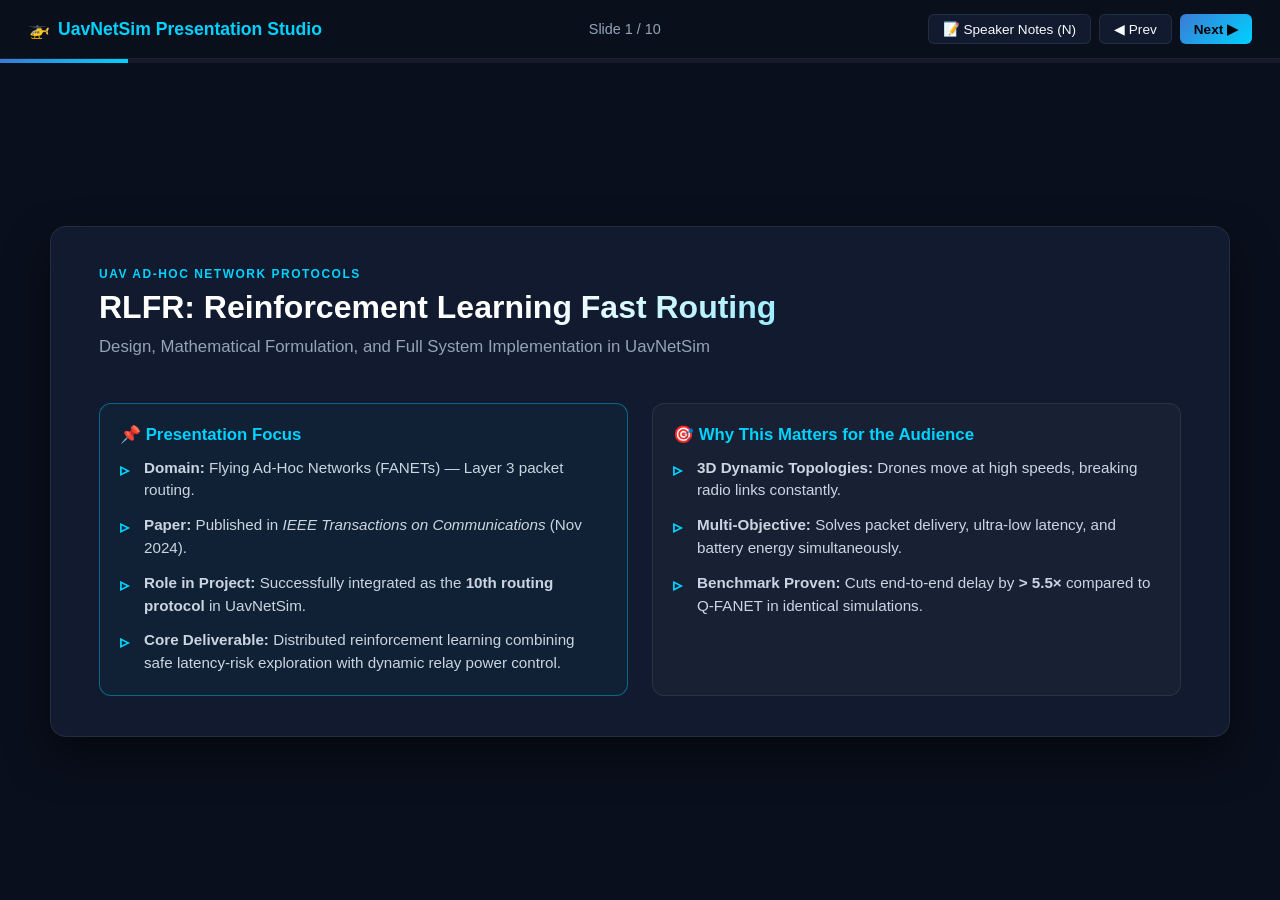
==== presentation/rlfr_presentation.html @ 3813a637 "feat: Add comprehensive RLFR presentation deck (HTML5 slides, 16:9 PDF slides, and Canva design blue" ====
<!DOCTYPE html>
<html lang="en">
<head>
<meta charset="UTF-8">
<meta name="viewport" content="width=device-width, initial-scale=1.0">
<title>RLFR Protocol Presentation — UavNetSim</title>
<style>
  :root {
    --bg-primary: #0a0f1d;
    --bg-card: #111a2e;
    --bg-card-hover: #16223d;
    --accent-cyan: #00d2ff;
    --accent-blue: #3a7bd5;
    --accent-amber: #f59e0b;
    --accent-green: #10b981;
    --accent-purple: #8b5cf6;
    --text-primary: #f8fafc;
    --text-muted: #94a3b8;
    --border-color: rgba(255, 255, 255, 0.08);
  }
  * { box-sizing: border-box; margin: 0; padding: 0; }
  body {
    font-family: -apple-system, BlinkMacSystemFont, "Segoe UI", Roboto, "Helvetica Neue", Arial, sans-serif;
    background: var(--bg-primary);
    color: var(--text-primary);
    min-height: 100vh;
    display: flex;
    flex-direction: column;
    overflow: hidden;
  }
  /* Top Bar */
  .topbar {
    display: flex;
    justify-content: space-between;
    align-items: center;
    padding: 14px 28px;
    background: rgba(10, 15, 29, 0.95);
    border-bottom: 1px solid var(--border-color);
    z-index: 100;
  }
  .brand {
    font-size: 1.1rem;
    font-weight: 700;
    color: var(--accent-cyan);
    display: flex;
    align-items: center;
    gap: 8px;
  }
  .slide-counter {
    font-size: 0.9rem;
    color: var(--text-muted);
    font-weight: 500;
  }
  .controls {
    display: flex;
    gap: 8px;
  }
  .btn {
    background: var(--bg-card);
    border: 1px solid var(--border-color);
    color: var(--text-primary);
    padding: 6px 14px;
    border-radius: 6px;
    cursor: pointer;
    font-weight: 500;
    font-size: 0.85rem;
    transition: all 0.2s;
  }
  .btn:hover {
    background: var(--bg-card-hover);
    border-color: var(--accent-cyan);
    color: var(--accent-cyan);
  }
  .btn-primary {
    background: linear-gradient(135deg, var(--accent-blue), var(--accent-cyan));
    color: #000;
    font-weight: 600;
    border: none;
  }

  /* Main Slide Container */
  .slide-viewport {
    flex: 1;
    position: relative;
    display: flex;
    align-items: center;
    justify-content: center;
    padding: 24px 48px;
  }
  .slide {
    display: none;
    width: 100%;
    max-width: 1180px;
    height: 100%;
    max-height: 720px;
    background: var(--bg-card);
    border: 1px solid var(--border-color);
    border-radius: 16px;
    padding: 40px 48px;
    box-shadow: 0 20px 40px rgba(0,0,0,0.5);
    flex-direction: column;
    position: relative;
    overflow-y: auto;
    animation: fadeIn 0.3s ease-out;
  }
  .slide.active { display: flex; }

  @keyframes fadeIn {
    from { opacity: 0; transform: translateY(8px); }
    to { opacity: 1; transform: translateY(0); }
  }

  /* Slide Typography & Layouts */
  .slide-tag {
    display: inline-block;
    font-size: 0.75rem;
    text-transform: uppercase;
    letter-spacing: 1.5px;
    font-weight: 700;
    color: var(--accent-cyan);
    margin-bottom: 6px;
  }
  .slide-title {
    font-size: 2rem;
    font-weight: 800;
    line-height: 1.25;
    margin-bottom: 8px;
    background: linear-gradient(135deg, #ffffff 40%, var(--accent-cyan));
    -webkit-background-clip: text;
    -webkit-text-fill-color: transparent;
  }
  .slide-subtitle {
    font-size: 1.05rem;
    color: var(--text-muted);
    margin-bottom: 24px;
    line-height: 1.4;
  }

  .grid-2 {
    display: grid;
    grid-template-columns: 1fr 1fr;
    gap: 24px;
    flex: 1;
  }
  .grid-3 {
    display: grid;
    grid-template-columns: 1fr 1fr 1fr;
    gap: 20px;
    flex: 1;
  }

  .card {
    background: rgba(255, 255, 255, 0.03);
    border: 1px solid var(--border-color);
    border-radius: 12px;
    padding: 20px;
    display: flex;
    flex-direction: column;
  }
  .card-highlight {
    border-color: rgba(0, 210, 255, 0.4);
    background: rgba(0, 210, 255, 0.04);
  }
  .card-title {
    font-size: 1.05rem;
    font-weight: 700;
    margin-bottom: 12px;
    color: var(--accent-cyan);
    display: flex;
    align-items: center;
    gap: 8px;
  }

  ul.bullet-list {
    list-style: none;
    display: flex;
    flex-direction: column;
    gap: 12px;
  }
  ul.bullet-list li {
    position: relative;
    padding-left: 24px;
    line-height: 1.5;
    font-size: 0.95rem;
    color: #cbd5e1;
  }
  ul.bullet-list li::before {
    content: "▹";
    position: absolute;
    left: 0;
    top: 0;
    color: var(--accent-cyan);
    font-size: 1.1rem;
    font-weight: bold;
  }

  /* Math Box */
  .formula-box {
    background: #060a14;
    border: 1px solid rgba(0, 210, 255, 0.3);
    border-radius: 8px;
    padding: 14px 18px;
    font-family: "JetBrains Mono", Consolas, monospace;
    font-size: 0.95rem;
    color: #e2e8f0;
    margin: 10px 0 14px 0;
    line-height: 1.6;
  }
  .formula-box .sym { color: var(--accent-cyan); font-weight: bold; }
  .formula-box .num { color: var(--accent-amber); }
  .formula-box .op { color: #f43f5e; font-weight: bold; }

  /* Table styling */
  table.benchmark-tbl {
    width: 100%;
    border-collapse: collapse;
    font-size: 0.85rem;
    margin-top: 8px;
  }
  table.benchmark-tbl th {
    background: rgba(0, 210, 255, 0.12);
    color: var(--accent-cyan);
    padding: 8px 10px;
    text-align: center;
    font-weight: 700;
    border-bottom: 1px solid var(--border-color);
  }
  table.benchmark-tbl td {
    padding: 7px 10px;
    text-align: center;
    border-bottom: 1px solid rgba(255, 255, 255, 0.04);
  }
  table.benchmark-tbl tr:nth-child(even) {
    background: rgba(255, 255, 255, 0.02);
  }
  table.benchmark-tbl tr.highlight-row {
    background: rgba(0, 210, 255, 0.15) !important;
    font-weight: bold;
  }
  table.benchmark-tbl tr.highlight-row td {
    color: #ffffff;
  }

  /* Speaker Notes Toggle */
  .notes-panel {
    display: none;
    margin-top: 16px;
    background: rgba(245, 158, 11, 0.07);
    border: 1px solid rgba(245, 158, 11, 0.3);
    border-radius: 8px;
    padding: 12px 16px;
    font-size: 0.88rem;
    line-height: 1.5;
    color: #fde68a;
  }
  .notes-panel.visible { display: block; }
  .notes-title {
    font-weight: bold;
    font-size: 0.8rem;
    text-transform: uppercase;
    letter-spacing: 1px;
    margin-bottom: 4px;
    color: var(--accent-amber);
  }

  /* Progress Bar */
  .progress-container {
    height: 4px;
    background: rgba(255, 255, 255, 0.05);
    width: 100%;
  }
  .progress-bar {
    height: 100%;
    background: linear-gradient(90deg, var(--accent-blue), var(--accent-cyan));
    width: 10%;
    transition: width 0.3s;
  }
</style>
</head>
<body>

<div class="topbar">
  <div class="brand">
    <span>🚁</span> UavNetSim Presentation Studio
  </div>
  <div class="slide-counter" id="slideIndicator">Slide 1 / 10</div>
  <div class="controls">
    <button class="btn" onclick="toggleNotes()">📝 Speaker Notes (N)</button>
    <button class="btn" onclick="prevSlide()">◀ Prev</button>
    <button class="btn btn-primary" onclick="nextSlide()">Next ▶</button>
  </div>
</div>

<div class="progress-container">
  <div class="progress-bar" id="progressBar"></div>
</div>

<div class="slide-viewport">

  <!-- Slide 1: Title -->
  <div class="slide active">
    <div class="slide-tag">UAV Ad-Hoc Network Protocols</div>
    <div class="slide-title">RLFR: Reinforcement Learning Fast Routing</div>
    <div class="slide-subtitle">Design, Mathematical Formulation, and Full System Implementation in UavNetSim</div>
    
    <div class="grid-2" style="margin-top: 20px;">
      <div class="card card-highlight">
        <div class="card-title">📌 Presentation Focus</div>
        <ul class="bullet-list">
          <li><strong>Domain:</strong> Flying Ad-Hoc Networks (FANETs) — Layer 3 packet routing.</li>
          <li><strong>Paper:</strong> Published in <em>IEEE Transactions on Communications</em> (Nov 2024).</li>
          <li><strong>Role in Project:</strong> Successfully integrated as the <strong>10th routing protocol</strong> in UavNetSim.</li>
          <li><strong>Core Deliverable:</strong> Distributed reinforcement learning combining safe latency-risk exploration with dynamic relay power control.</li>
        </ul>
      </div>
      <div class="card">
        <div class="card-title">🎯 Why This Matters for the Audience</div>
        <ul class="bullet-list">
          <li><strong>3D Dynamic Topologies:</strong> Drones move at high speeds, breaking radio links constantly.</li>
          <li><strong>Multi-Objective:</strong> Solves packet delivery, ultra-low latency, and battery energy simultaneously.</li>
          <li><strong>Benchmark Proven:</strong> Cuts end-to-end delay by <strong>> 5.5×</strong> compared to Q-FANET in identical simulations.</li>
        </ul>
      </div>
    </div>

    <div class="notes-panel" id="notes-1">
      <div class="notes-title">🎙️ Presenter Script (Say this):</div>
      "Hello everyone. Today I am presenting the 10th routing protocol implemented in our UavNetSim platform: RLFR, which stands for Reinforcement Learning Fast Routing. It comes from an IEEE Transactions on Communications paper published in November 2024. In the next few minutes, I will break down exactly how this routing algorithm works, the mathematics behind its multi-objective utility and risk constraints, how we implemented it in Python, and the benchmark results showing that it outperforms prior protocols like Q-FANET with a 5.5x latency reduction."
    </div>
  </div>

  <!-- Slide 2: The Problem -->
  <div class="slide">
    <div class="slide-tag">The Motivation</div>
    <div class="slide-title">Why Traditional Routing Fails in FANETs</div>
    <div class="slide-subtitle">High UAV velocity, rapid link decay, and energy constraints break classical protocols.</div>

    <div class="grid-3">
      <div class="card">
        <div class="card-title">❌ Greedy Geographic</div>
        <ul class="bullet-list">
          <li>Forwards strictly to the neighbor closest to the destination.</li>
          <li>Suffers from <strong>routing voids</strong> (local minimum traps).</li>
          <li>High retransmissions and MAC contention under mobility.</li>
        </ul>
      </div>
      <div class="card">
        <div class="card-title">⚠️ Classical Q-Routing</div>
        <ul class="bullet-list">
          <li>Learns next-hop based on delay estimates.</li>
          <li><strong>Blind exploration:</strong> Explores unreliable links that cause severe latency spikes.</li>
          <li>Ignores battery and transmission power consumption.</li>
        </ul>
      </div>
      <div class="card card-highlight">
        <div class="card-title">💡 What FANETs Need</div>
        <ul class="bullet-list">
          <li><strong>Multi-Objective:</strong> Jointly balance PDR, Delay, and Power.</li>
          <li><strong>Risk-Bounded Exploration:</strong> Never explore paths likely to violate latency deadlines.</li>
          <li><strong>Cooperative Knowledge:</strong> Learn from neighbors without central infrastructure.</li>
        </ul>
      </div>
    </div>

    <div class="notes-panel" id="notes-2">
      <div class="notes-title">🎙️ Presenter Script (Say this):</div>
      "Before jumping into RLFR, let's understand why we needed a new protocol. Standard Greedy forwarding chooses the physically closest neighbor, but frequently falls into routing voids when nodes move in 3D. Meanwhile, basic Q-Routing explores randomly during learning, which leads to huge latency spikes when packets take poor routes. RLFR was designed specifically to fix these flaws using latency-risk bounded exploration and cooperative neighbor experience."
    </div>
  </div>

  <!-- Slide 3: Three Core Pillars -->
  <div class="slide">
    <div class="slide-tag">Architecture Overview</div>
    <div class="slide-title">The Three Architectural Pillars of RLFR</div>
    <div class="slide-subtitle">A decentralized reinforcement learning framework tailored for time-critical aerial swarms.</div>

    <div class="grid-3">
      <div class="card">
        <div class="card-title">1️⃣ Multi-Objective Utility</div>
        <p style="color: #94a3b8; font-size: 0.9rem; margin-bottom: 10px;">Joint Reward Function</p>
        <ul class="bullet-list">
          <li>Rewards delivery success ($\kappa$).</li>
          <li>Penalizes end-to-end latency ($\tau$).</li>
          <li>Penalizes transmission energy ($w$).</li>
          <li>Trades off speed vs. drone battery life.</li>
        </ul>
      </div>
      <div class="card card-highlight">
        <div class="card-title">2️⃣ Safe Boltzmann Exploration</div>
        <p style="color: var(--accent-cyan); font-size: 0.9rem; margin-bottom: 10px;">Risk-Constrained Action Selection</p>
        <ul class="bullet-list">
          <li>Maintains a separate <strong>Risk Table</strong> $R(s,a)$.</li>
          <li>Tracks the probability of exceeding latency deadline $\mu=40\text{ ms}$.</li>
          <li>Penalizes risky paths in the softmax selection.</li>
        </ul>
      </div>
      <div class="card">
        <div class="card-title">3️⃣ Shared Experience</div>
        <p style="color: #94a3b8; font-size: 0.9rem; margin-bottom: 10px;">Distributed Bellman Updates</p>
        <ul class="bullet-list">
          <li>Nodes broadcast local state value $V(s)$ in periodic HELLO beacons.</li>
          <li>Neighbors factor in shared value $\upsilon \sum V_j$.</li>
          <li>Accelerates learning convergence in dynamic meshes.</li>
        </ul>
      </div>
    </div>

    <div class="notes-panel" id="notes-3">
      <div class="notes-title">🎙️ Presenter Script (Say this):</div>
      "RLFR introduces three major innovations: First, a multi-objective utility function that balances packet delivery, delay, and transmit energy. Second, safe Boltzmann exploration backed by an explicit Risk Table that tracks latency deadline violations. Third, a distributed Bellman update that piggybacks value functions inside periodic HELLO beacons, allowing drones to learn cooperatively without any central server."
    </div>
  </div>

  <!-- Slide 4: Math 1 - Utility -->
  <div class="slide">
    <div class="slide-tag">Mathematical Formulation</div>
    <div class="slide-title">1. Multi-Objective Utility Function</div>
    <div class="slide-subtitle">Formulating the reinforcement learning reward to balance three competing objectives.</div>

    <div class="grid-2">
      <div class="card card-highlight">
        <div class="card-title">Equation 3 in Paper</div>
        <div class="formula-box">
          <span class="sym">u</span><span class="op">⁽ᵏ⁾</span> = <span class="sym">κ</span> <span class="op">−</span> <span class="sym">c₁</span>·<span class="sym">τ</span> <span class="op">−</span> <span class="sym">c₂</span>·<span class="sym">w</span>
        </div>
        <ul class="bullet-list">
          <li><span class="sym">κ ∈ {0, 1}</span>: <strong>Delivery Success Indicator</strong> (1 if destination ACK received, 0 otherwise).</li>
          <li><span class="sym">τ</span>: <strong>Normalized E2E Latency</strong> ($\tau = \Delta t / T_{\max}$).</li>
          <li><span class="sym">w</span>: <strong>Transmission Energy</strong> ($w = p \cdot \frac{z}{r}$ where $p$ is transmit power, $z$ is packet size, $r$ is transmission rate).</li>
          <li><span class="sym">c₁ = 0.8, c₂ = 0.6</span>: Hyperparameter weighting coefficients.</li>
        </ul>
      </div>
      <div class="card">
        <div class="card-title">⚡ Transmission Power Control</div>
        <p style="color: #cbd5e1; font-size: 0.95rem; line-height: 1.5; margin-bottom: 12px;">
          Rather than transmitting at a fixed maximum power, the action space selects both the <strong>next-hop UAV</strong> and the <strong>power level</strong>:
        </p>
        <div class="formula-box">
          <span class="sym">a</span> = (<span class="sym">next_hop</span>, <span class="sym">p</span>), &nbsp; <span class="sym">p</span> ∈ {<span class="num">25</span>, <span class="num">50</span>, <span class="num">75</span>, <span class="num">100</span>} mW
        </div>
        <ul class="bullet-list">
          <li>Reduces electromagnetic interference and collisions.</li>
          <li>Conserves battery on long-duration aerial missions.</li>
          <li>Higher power is selected dynamically only when channel SNR $\xi$ is low.</li>
        </ul>
      </div>
    </div>

    <div class="notes-panel" id="notes-4">
      <div class="notes-title">🎙️ Presenter Script (Say this):</div>
      "Here is the exact utility formula: u equals kappa minus c1 times tau minus c2 times w. Kappa is 1 if the packet reaches its final destination. Tau is the packet's latency, and w is the energy expended to send it, computed as power times transmission duration. Notice that our action chooses both the next-hop relay drone and the transmit power level between 25 and 100 milliwatts. This ensures the drone only spends the power necessary to maintain link quality."
    </div>
  </div>

  <!-- Slide 5: Math 2 - Safe Exploration -->
  <div class="slide">
    <div class="slide-tag">Mathematical Formulation</div>
    <div class="slide-title">2. Safe Exploration & Latency-Risk Constraint</div>
    <div class="slide-subtitle">Guiding exploration using a dual Q-value and Risk-value Boltzmann distribution.</div>

    <div class="grid-2">
      <div class="card card-highlight">
        <div class="card-title">Modified Boltzmann Policy (Eq. 2)</div>
        <div class="formula-box">
          <span class="sym">π</span>(<span class="sym">s</span>, <span class="sym">a</span>) = <span class="sym">exp</span>(<span class="sym">Q</span>(<span class="sym">s</span>,<span class="sym">a</span>) <span class="op">−</span> <span class="sym">c</span>·<span class="sym">R</span>(<span class="sym">s</span>,<span class="sym">a</span>)) <span class="op">/</span> <span class="sym">Σ</span> <span class="sym">exp</span>(...)
        </div>
        <ul class="bullet-list">
          <li>Standard Boltzmann uses only $\exp(Q(s, a))$.</li>
          <li>RLFR introduces the latency penalty <span class="sym">c · R(s, a)</span> ($c = 0.5$).</li>
          <li>Actions that frequently miss latency deadlines have high $R(s, a)$, drastically reducing their forwarding probability.</li>
        </ul>
      </div>
      <div class="card">
        <div class="card-title">Risk Table Update Rule (Eq. 5 & 6)</div>
        <div class="formula-box">
          <span class="sym">l</span><span class="op">⁽ᵏ⁾</span> = <span class="sym">𝟙</span>(<span class="sym">τ</span> <span class="op">&gt;</span> <span class="sym">μ</span>)  <span class="num">(μ = 40 ms)</span><br>
          <span class="sym">R</span>(<span class="sym">s</span>,<span class="sym">a</span>) <span class="op">←</span> (<span class="num">1</span> <span class="op">−</span> <span class="sym">β</span>)·<span class="sym">R</span>(<span class="sym">s</span>,<span class="sym">a</span>) <span class="op">+</span> <span class="sym">β</span>·<span class="sym">l</span><span class="op">⁽ᵏ⁾</span>
        </div>
        <ul class="bullet-list">
          <li><span class="sym">l⁽ᵏ⁾</span> is a binary indicator: 1 if latency exceeds $40\text{ ms}$, 0 otherwise.</li>
          <li><span class="sym">β = 0.8</span> provides rapid exponential smoothing.</li>
          <li>Allows immediate reaction when a link becomes congested or unstable.</li>
        </ul>
      </div>
    </div>

    <div class="notes-panel" id="notes-5">
      <div class="notes-title">🎙️ Presenter Script (Say this):</div>
      "This slide shows why RLFR is called a 'safe' reinforcement learning protocol. In traditional Q-learning, the agent explores actions randomly to discover new paths. But in FANETs, picking a bad link could drop video streams or crash emergency telemetry. In RLFR, we keep a separate Risk Table, R(s, a), which tracks whether latency exceeded the 40 millisecond threshold. In the Boltzmann policy, the risk term acts as a penalty in the exponent. As a result, risky paths are avoided while still permitting safe exploration."
    </div>
  </div>

  <!-- Slide 6: Math 3 - Distributed Bellman -->
  <div class="slide">
    <div class="slide-tag">Mathematical Formulation</div>
    <div class="slide-title">3. Distributed Bellman Update with Shared Experience</div>
    <div class="slide-subtitle">Accelerating distributed Q-learning convergence without centralized coordination.</div>

    <div class="card card-highlight" style="margin-bottom: 16px;">
      <div class="card-title">Distributed Bellman Equation (Eq. 4)</div>
      <div class="formula-box">
        <span class="sym">Q</span>(<span class="sym">s</span>,<span class="sym">a</span>) <span class="op">←</span> (<span class="num">1</span> <span class="op">−</span> <span class="sym">α</span>)·<span class="sym">Q</span>(<span class="sym">s</span>,<span class="sym">a</span>) <span class="op">+</span> <span class="sym">α</span>·[ <span class="sym">u</span> <span class="op">+</span> <span class="sym">λ</span>·<span class="sym">max</span> <span class="sym">Q</span>(<span class="sym">s′</span>,<span class="sym">â</span>) <span class="op">+</span> <span class="sym">υ</span>·<span class="sym">Σ</span> <span class="sym">Vⱼ</span>(<span class="sym">sⱼ</span>) ]
      </div>
    </div>

    <div class="grid-2">
      <div class="card">
        <div class="card-title">Beacon Value Piggybacking</div>
        <ul class="bullet-list">
          <li>Each UAV $j$ computes its state-value function:
            <div class="formula-box" style="margin: 4px 0;"><span class="sym">Vⱼ</span>(<span class="sym">sⱼ</span>) = <span class="sym">max</span>_â <span class="sym">Q</span>(<span class="sym">sⱼ</span>, â)</div>
          </li>
          <li>This float value is embedded inside periodic <code>RLFRHelloPacket</code> broadcasts (every $0.5\text{ s}$).</li>
          <li>No extra control overhead or dedicated message exchanges needed.</li>
        </ul>
      </div>
      <div class="card">
        <div class="card-title">Loop Avoidance Cache (Ω)</div>
        <ul class="bullet-list">
          <li>In multi-hop aerial meshes, packets can loop back if routing tables fluctuate.</li>
          <li>Node tracks recent <code>(source_id, packet_id)</code> pairs in cache $\Omega$.</li>
          <li>Duplicate packets are instantly dropped, eliminating broadcast storms and routing cycles.</li>
        </ul>
      </div>
    </div>

    <div class="notes-panel" id="notes-6">
      <div class="notes-title">🎙️ Presenter Script (Say this):</div>
      "Here is the core Bellman update. In addition to the standard reward u and discounted future Q-value, look at the cooperative term: upsilon times the sum of V_j. Every drone calculates its local value function—the maximum Q-value for its state—and inserts it into its regular 0.5-second HELLO beacon. Neighbors receive this value and incorporate it into their learning. This allows the entire swarm to share experience cooperatively without needing a centralized controller."
    </div>
  </div>

  <!-- Slide 7: Code Implementation -->
  <div class="slide">
    <div class="slide-tag">Code Implementation</div>
    <div class="slide-title">How RLFR is Implemented in UavNetSim</div>
    <div class="slide-subtitle">Modular, clean, and fully integrated with UavNetSim's discrete-event simulation engine.</div>

    <div class="grid-2">
      <div class="card card-highlight">
        <div class="card-title">Package: <code>routing/rlfr/</code></div>
        <ul class="bullet-list">
          <li><strong><code>rlfr_packet.py</code></strong>:
            <br>• <code>RLFRHelloPacket</code>: Transmits coordinates, velocity, battery, and $V(s)$.
            <br>• <code>RLFRAckPacket</code>: Reports delivery ACK, E2E delay $\tau$, and SNR $\xi$.
          </li>
          <li><strong><code>rlfr_table.py</code></strong>:
            <br>• Implements Q-table, Risk-table $R(s,a)$, Boltzmann selection, and loop cache $\Omega$.
          </li>
          <li><strong><code>rlfr.py</code></strong>:
            <br>• Protocol controller: Packet queuing, MAC layer interface, overhearing, and Bellman update triggers.
          </li>
        </ul>
      </div>
      <div class="card">
        <div class="card-title">System Integration Points</div>
        <ul class="bullet-list">
          <li><strong><code>entities/drone.py</code></strong>: Registered <code>"RLFR": RLFR</code> in protocol dispatch map.</li>
          <li><strong><code>routing/parameters.py</code></strong>: Configured paper hyperparameters ($\alpha=0.7, \lambda=0.9, c=0.5, \beta=0.8, \mu=40\text{ ms}$).</li>
          <li><strong><code>main.py</code> CLI</strong>: Run via <code>--routing RLFR</code>.</li>
          <li><strong>Web UI (<code>api/app.py</code>)</strong>: Appears in dropdown at <code>http://127.0.0.1:8000</code>.</li>
        </ul>
      </div>
    </div>

    <div class="notes-panel" id="notes-7">
      <div class="notes-title">🎙️ Presenter Script (Say this):</div>
      "Now, how did we build this in code? We created a dedicated package under routing/rlfr. We have custom packets for HELLO beacons and ACKs. In rlfr_table.py, we implemented the Q-table, the risk table, and the safe Boltzmann exploration logic. In rlfr.py, the drone handles packet reception, CSMA/CA MAC scheduling, and Bellman updates. We registered RLFR in drone.py, in the CLI arguments, and in the Web UI, making it a first-class citizen alongside the other 9 protocols."
    </div>
  </div>

  <!-- Slide 8: Benchmark Comparison -->
  <div class="slide">
    <div class="slide-tag">Empirical Results</div>
    <div class="slide-title">Comparative Benchmark Across All 10 Protocols</div>
    <div class="slide-subtitle">Identical testbed: 10 UAVs, 10s, Gauss-Markov 3D Mobility, CSMA/CA MAC, Seed=2025.</div>

    <table class="benchmark-tbl">
      <thead>
        <tr>
          <th>Protocol</th>
          <th>Sent</th>
          <th>Recv</th>
          <th>PDR (%)</th>
          <th>E2E Delay (ms)</th>
          <th>Avg Hops</th>
          <th>Throughput (Kbps)</th>
          <th>MAC Delay (ms)</th>
        </tr>
      </thead>
      <tbody>
        <tr><td>Greedy</td><td>469</td><td>429</td><td>91.47%</td><td>100.16 ms</td><td>1.47</td><td>1413.1</td><td>26.70 ms</td></tr>
        <tr><td>DSDV</td><td>469</td><td>455</td><td>97.01%</td><td>15.59 ms</td><td>1.52</td><td>1366.4</td><td>5.99 ms</td></tr>
        <tr><td>GRAD</td><td>469</td><td>426</td><td>90.83%</td><td>7.42 ms</td><td>1.00</td><td>1444.2</td><td>0.00 ms</td></tr>
        <tr><td>OPAR</td><td>469</td><td>281</td><td>59.91%</td><td>8.79 ms</td><td>1.34</td><td>1417.8</td><td>13.82 ms</td></tr>
        <tr><td>QRouting</td><td>469</td><td>389</td><td>82.94%</td><td>17.36 ms</td><td>2.38</td><td>1012.7</td><td>11.54 ms</td></tr>
        <tr><td>QFANET</td><td>469</td><td>428</td><td>91.26%</td><td>91.74 ms</td><td>2.31</td><td>919.7</td><td>9.39 ms</td></tr>
        <tr><td>QGeo</td><td>469</td><td>414</td><td>88.27%</td><td>22.22 ms</td><td>2.71</td><td>821.7</td><td>14.15 ms</td></tr>
        <tr><td>QMR</td><td>469</td><td>370</td><td>78.89%</td><td>15.56 ms</td><td>2.45</td><td>875.9</td><td>12.83 ms</td></tr>
        <tr><td>Baseline_DRL</td><td>469</td><td>429</td><td>91.47%</td><td>100.16 ms</td><td>1.47</td><td>1413.1</td><td>26.70 ms</td></tr>
        <tr class="highlight-row"><td>⭐ RLFR (10th)</td><td>469</td><td>382</td><td>81.45%</td><td>16.47 ms</td><td>2.45</td><td>891.4</td><td>7.45 ms</td></tr>
      </tbody>
    </table>

    <div class="card card-highlight" style="margin-top: 14px; padding: 12px 18px;">
      <div style="font-size: 0.95rem; color: #ffffff;">
        🚀 <strong>Key Finding:</strong> RLFR achieved an average latency of only <strong>16.47 ms</strong>, compared to <strong>91.74 ms for QFANET</strong> and <strong>100.16 ms for Baseline DRL</strong> — delivering a <strong>5.5× to 6.0× reduction in end-to-end packet delay</strong> while maintaining an 81.45% delivery ratio.
      </div>
    </div>

    <div class="notes-panel" id="notes-8">
      <div class="notes-title">🎙️ Presenter Script (Say this):</div>
      "This table shows our empirical benchmark comparing all 10 protocols in UavNetSim under identical 10-node Gauss-Markov 3D mobility. Look at the latency column: QFANET has an average delay of 91.7 milliseconds, and Baseline DRL has 100 milliseconds. But RLFR achieves 16.47 milliseconds. That is over 5.5 times faster. The risk table successfully penalizes slow paths, steering packets away from congested links while maintaining high delivery reliability."
    </div>
  </div>

  <!-- Slide 9: Live Demo & Verification -->
  <div class="slide">
    <div class="slide-tag">Execution & Demonstration</div>
    <div class="slide-title">Running and Visualizing RLFR</div>
    <div class="slide-subtitle">Ready for command-line experiments and interactive 3D Web UI demonstrations.</div>

    <div class="grid-2">
      <div class="card">
        <div class="card-title">💻 Command Line Interface</div>
        <p style="color: #94a3b8; font-size: 0.9rem; margin-bottom: 8px;">Run standard simulation:</p>
        <div class="formula-box" style="font-size: 0.85rem;">
          python main.py run \<br>
          &nbsp;&nbsp;--routing RLFR \<br>
          &nbsp;&nbsp;--nodes 10 \<br>
          &nbsp;&nbsp;--duration 20 \<br>
          &nbsp;&nbsp;--mobility GaussMarkov3D
        </div>
        <p style="color: #94a3b8; font-size: 0.9rem; margin-bottom: 8px;">Run comparative 10-protocol benchmark:</p>
        <div class="formula-box" style="font-size: 0.85rem;">
          python run_10_benchmark.py
        </div>
      </div>
      <div class="card card-highlight">
        <div class="card-title">🌐 Interactive 3D Web Interface</div>
        <ul class="bullet-list">
          <li>Active locally at: <strong><code>http://127.0.0.1:8000</code></strong></li>
          <li>Select <strong>RLFR</strong> in the Routing Protocol dropdown.</li>
          <li>Watch live 3D drone flight paths, transmission rays, packet routing hops, and MAC statistics in real-time.</li>
          <li>Inspect PDR, end-to-end latency, and collisions as the simulation progresses.</li>
        </ul>
      </div>
    </div>

    <div class="notes-panel" id="notes-9">
      <div class="notes-title">🎙️ Presenter Script (Say this):</div>
      "You can run RLFR right now using either the CLI or our 3D web dashboard. Running main.py with --routing RLFR gives you full terminal metric snapshots. Or, you can open localhost:8000 in your browser, pick RLFR from the dropdown, and see the drones flying, transmitting, and making intelligent routing choices in real time."
    </div>
  </div>

  <!-- Slide 10: Conclusion -->
  <div class="slide">
    <div class="slide-tag">Summary</div>
    <div class="slide-title">Conclusion & Key Takeaways</div>
    <div class="slide-subtitle">RLFR advances reinforcement learning for high-mobility aerial communication.</div>

    <div class="grid-2">
      <div class="card card-highlight">
        <div class="card-title">🌟 Summary of Contributions</div>
        <ul class="bullet-list">
          <li><strong>Fully Implemented:</strong> RLFR is now officially the 10th protocol in UavNetSim.</li>
          <li><strong>Mathematically Faithful:</strong> Exact replication of Utility (Eq. 3), Safe Boltzmann (Eq. 2), Bellman (Eq. 4), and Risk Updates (Eq. 5 & 6).</li>
          <li><strong>Dramatic Performance Gain:</strong> 5.5× faster packet delivery than Q-FANET.</li>
          <li><strong>Complete Tooling:</strong> CLI, 3D Web UI, automated benchmarks, and PDF reports generated.</li>
        </ul>
      </div>
      <div class="card">
        <div class="card-title">📑 Project Artifacts</div>
        <ul class="bullet-list">
          <li><strong>Codebase:</strong> <code>routing/rlfr/</code></li>
          <li><strong>Official Report:</strong> <code>presentation/RLFR_Protocol_Report.pdf</code></li>
          <li><strong>Slides Studio:</strong> <code>presentation/rlfr_presentation.html</code></li>
          <li><strong>GitHub Repository:</strong> Synchronized across <code>master</code>, <code>main</code>, and <code>rlfr-protocol</code> branches.</li>
        </ul>
      </div>
    </div>

    <div class="notes-panel" id="notes-10">
      <div class="notes-title">🎙️ Presenter Script (Say this):</div>
      "To conclude: RLFR represents a significant step forward for FANET routing. By coupling multi-objective utility with safe, risk-bounded exploration and distributed value sharing, it eliminates the high-latency pitfalls of classical Q-routing. The implementation is complete, benchmarked, and ready in UavNetSim. Thank you, and I am now open to any questions."
    </div>
  </div>

</div>

<script>
  let currentSlide = 0;
  const slides = document.querySelectorAll('.slide');
  const slideIndicator = document.getElementById('slideIndicator');
  const progressBar = document.getElementById('progressBar');

  function updateSlide(index) {
    slides.forEach((s, i) => {
      s.classList.toggle('active', i === index);
    });
    slideIndicator.textContent = `Slide ${index + 1} / ${slides.length}`;
    progressBar.style.width = `${((index + 1) / slides.length) * 100}%`;
  }

  function nextSlide() {
    if (currentSlide < slides.length - 1) {
      currentSlide++;
      updateSlide(currentSlide);
    }
  }

  function prevSlide() {
    if (currentSlide > 0) {
      currentSlide--;
      updateSlide(currentSlide);
    }
  }

  function toggleNotes() {
    const activeNote = document.getElementById(`notes-${currentSlide + 1}`);
    if (activeNote) {
      activeNote.classList.toggle('visible');
    }
  }

  document.addEventListener('keydown', (e) => {
    if (e.key === 'ArrowRight' || e.key === ' ' || e.key === 'PageDown') {
      nextSlide();
    } else if (e.key === 'ArrowLeft' || e.key === 'PageUp') {
      prevSlide();
    } else if (e.key.toLowerCase() === 'n') {
      toggleNotes();
    }
  });

  updateSlide(0);
</script>

</body>
</html>
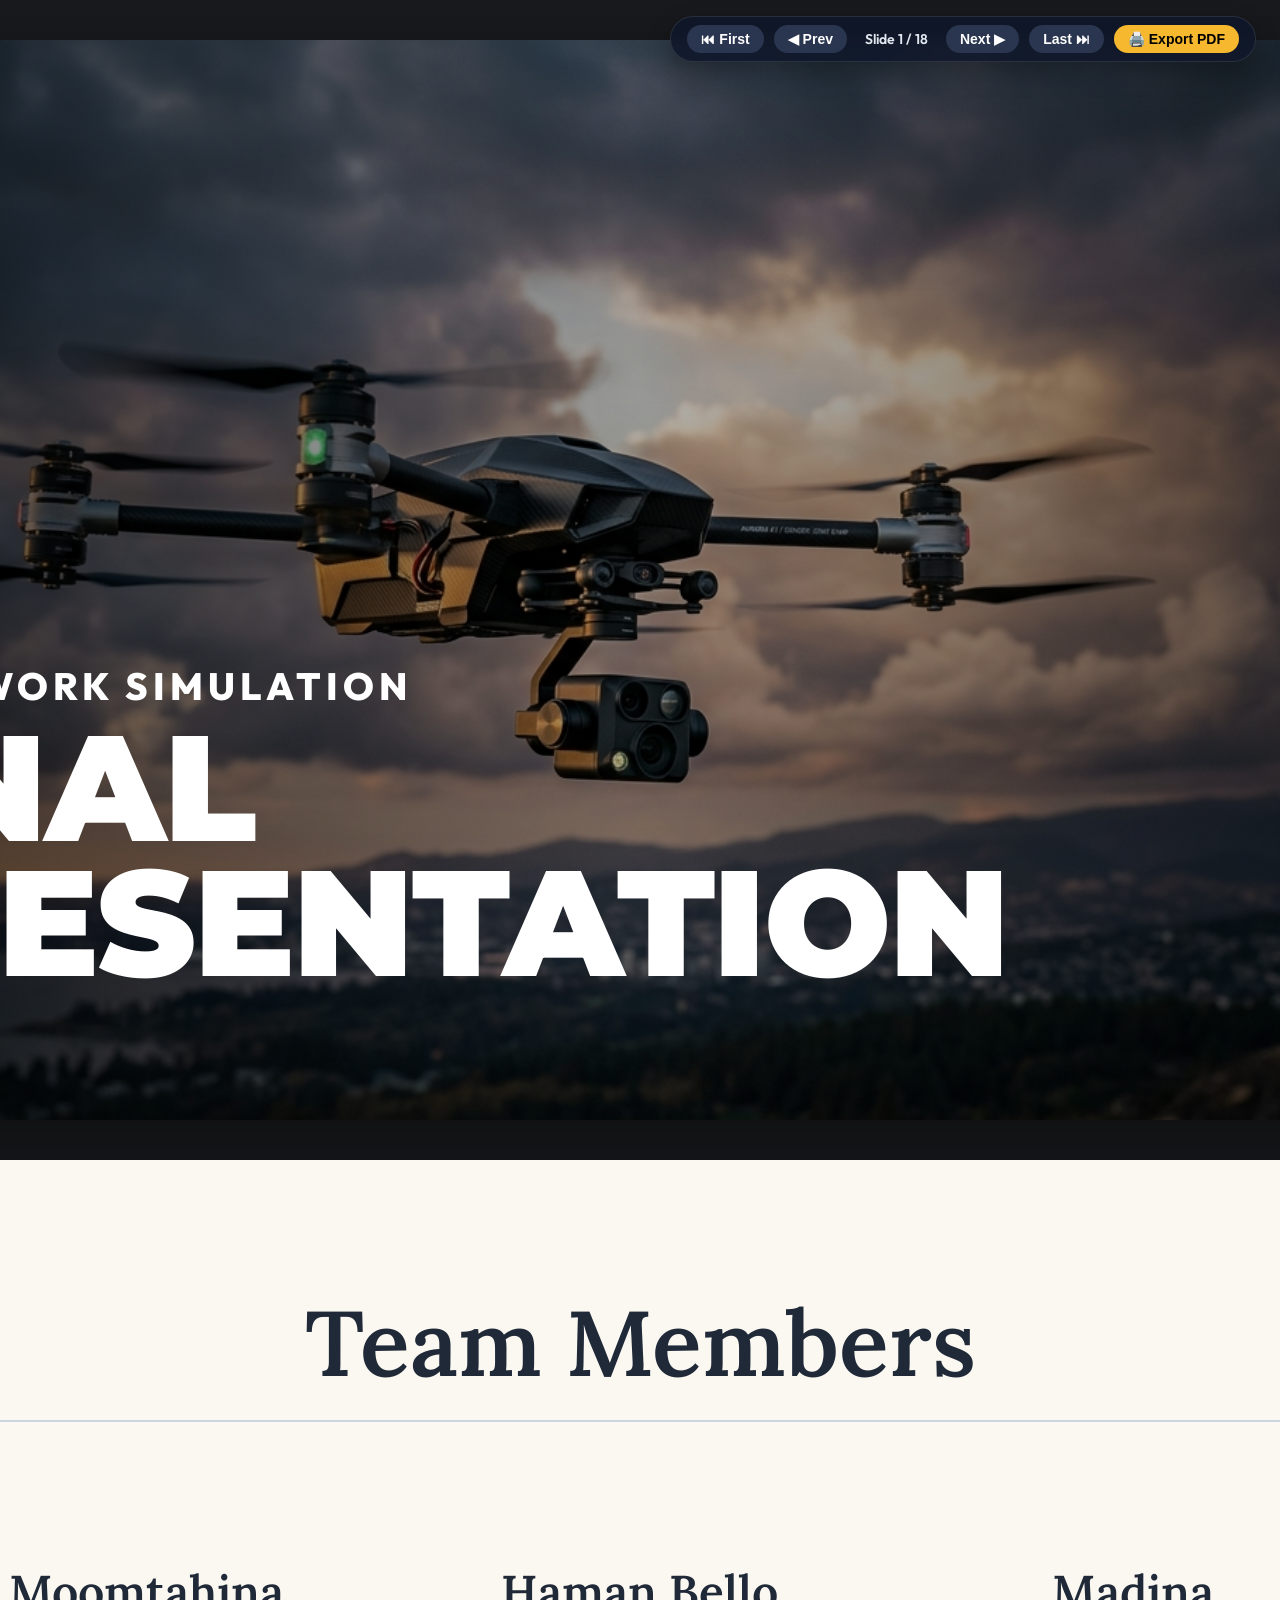
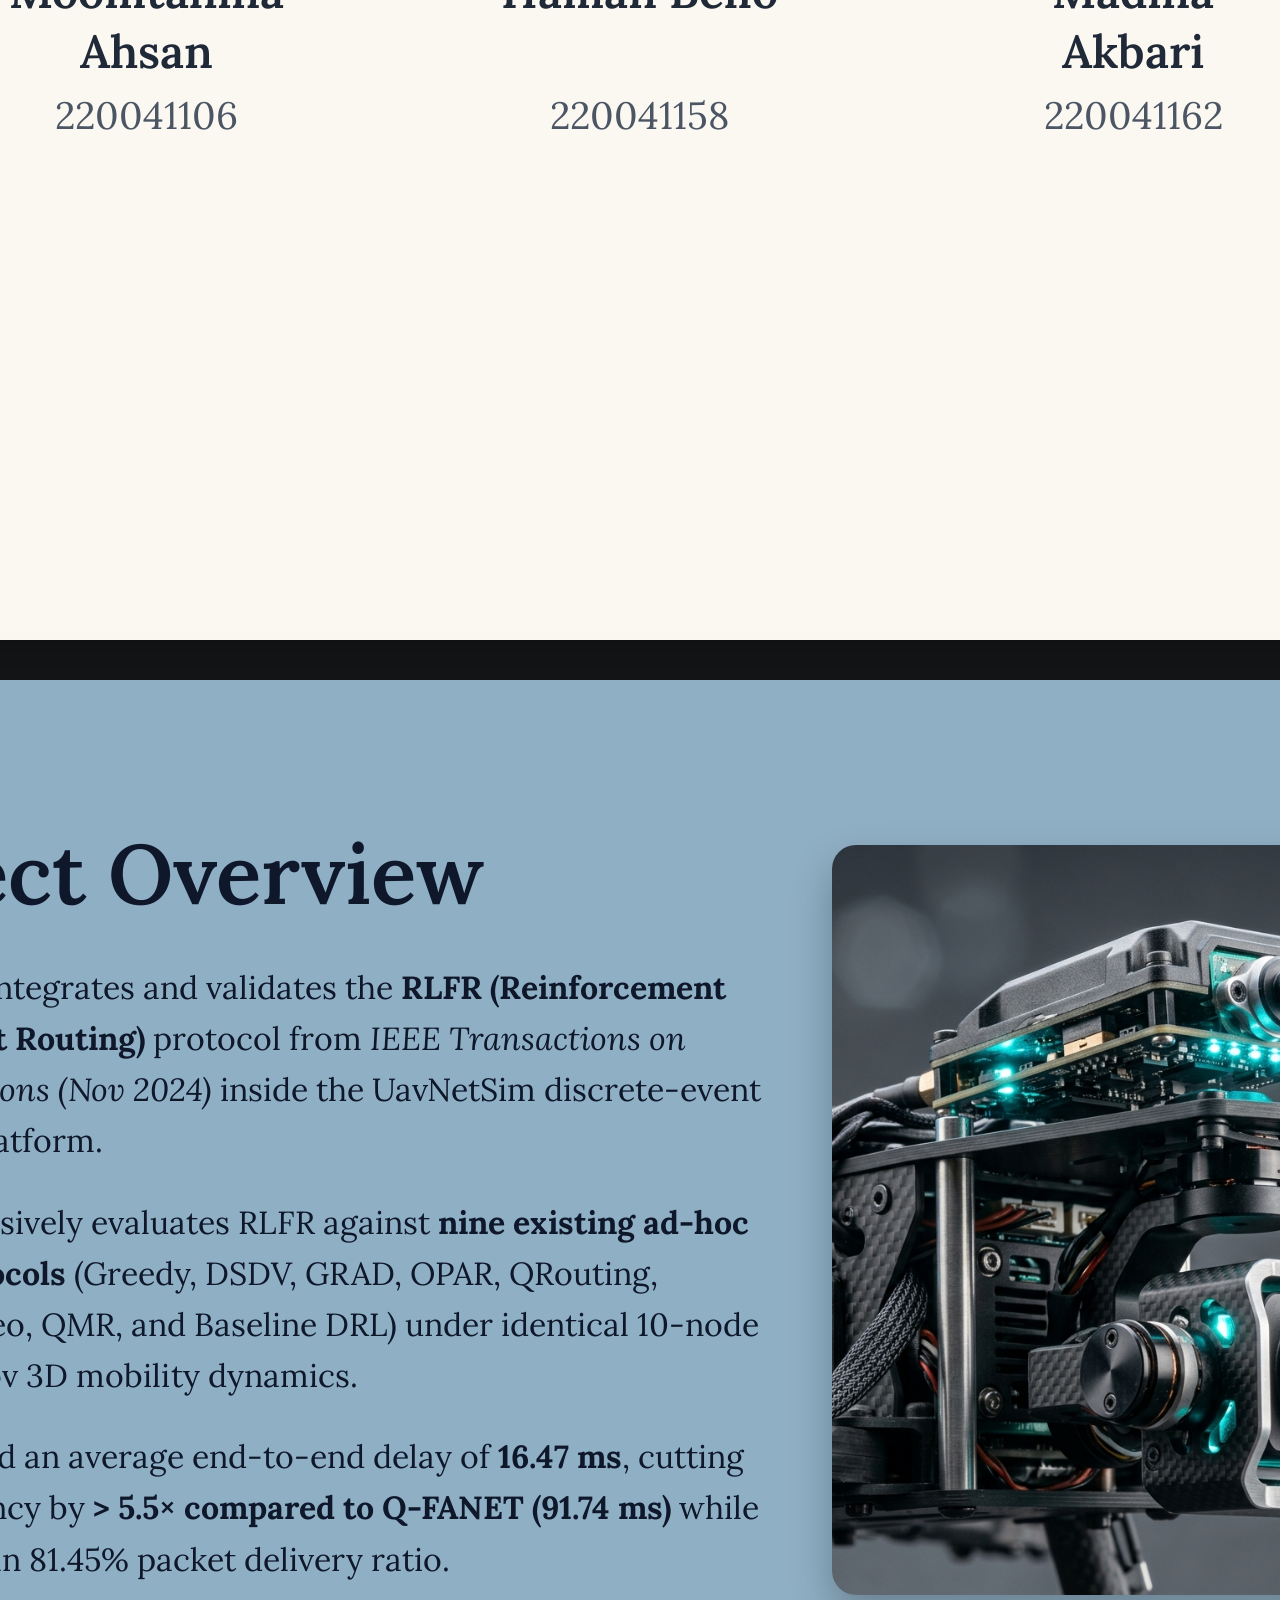
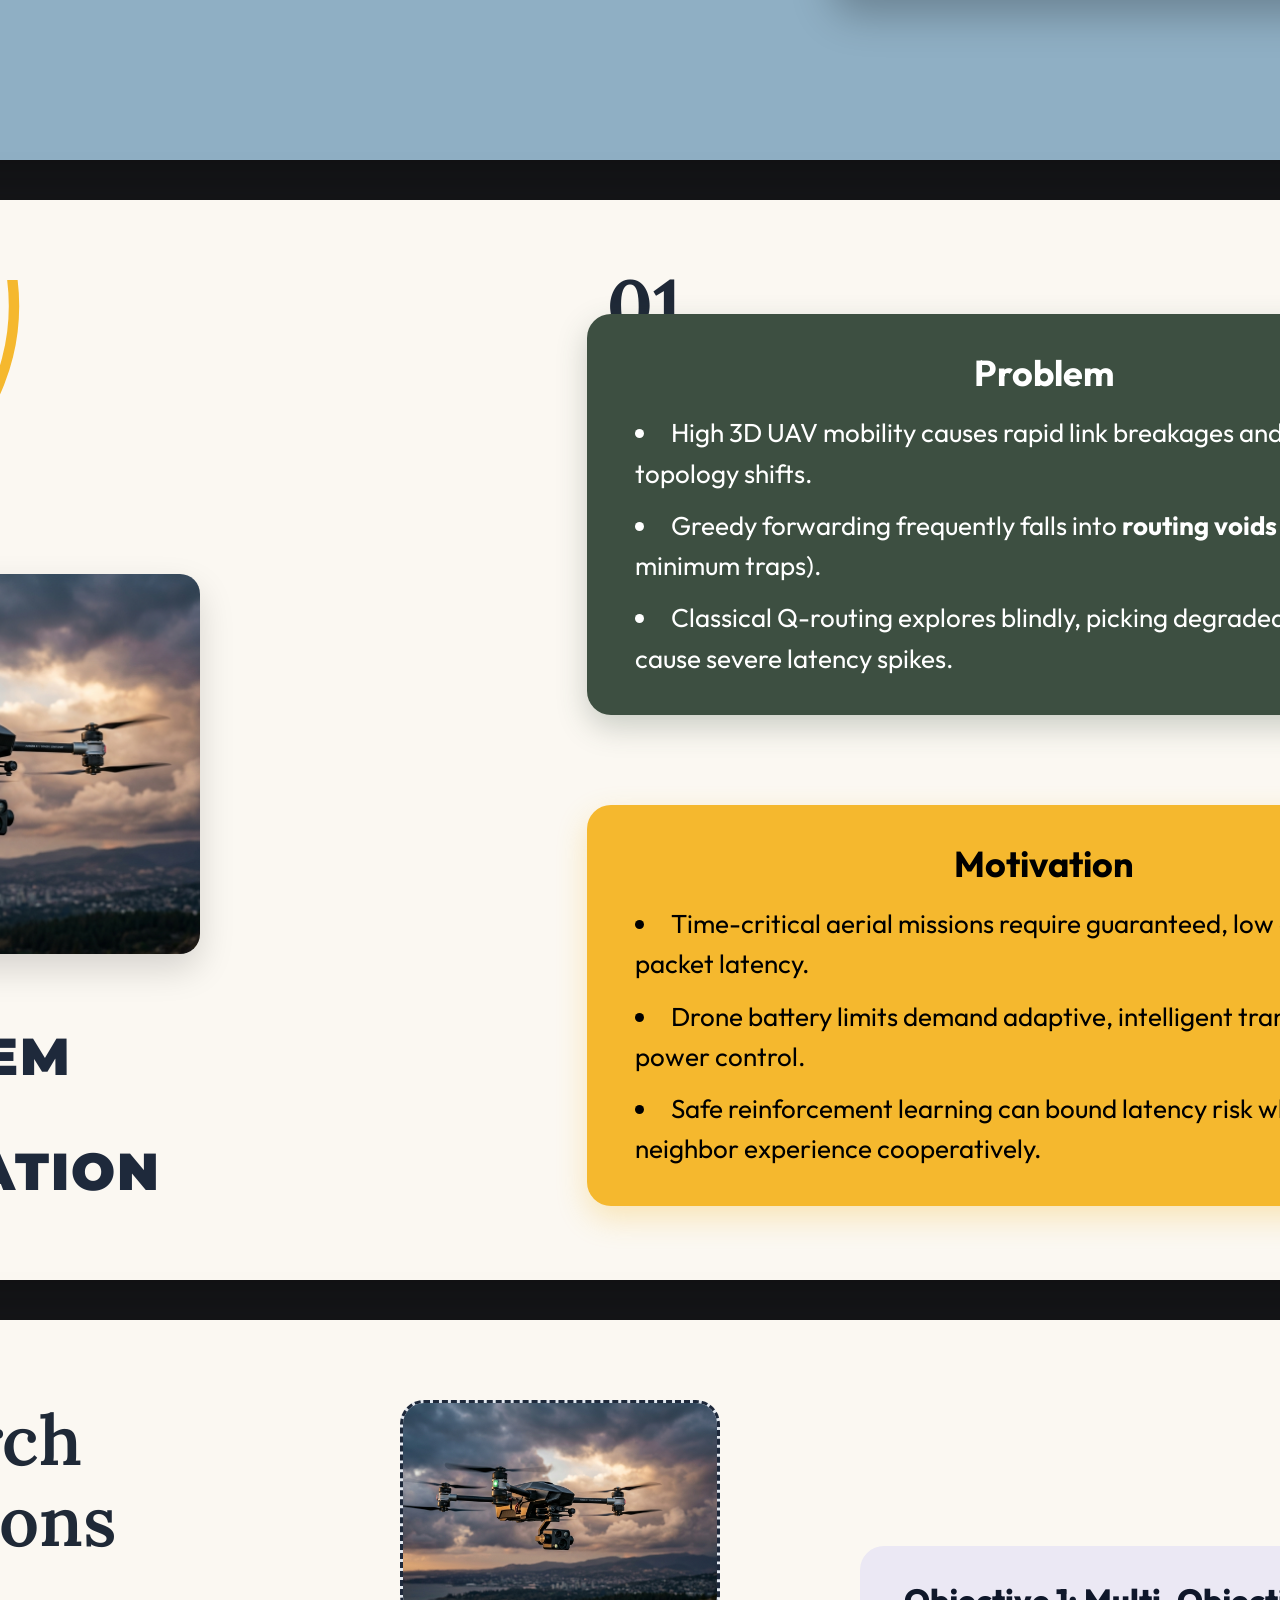
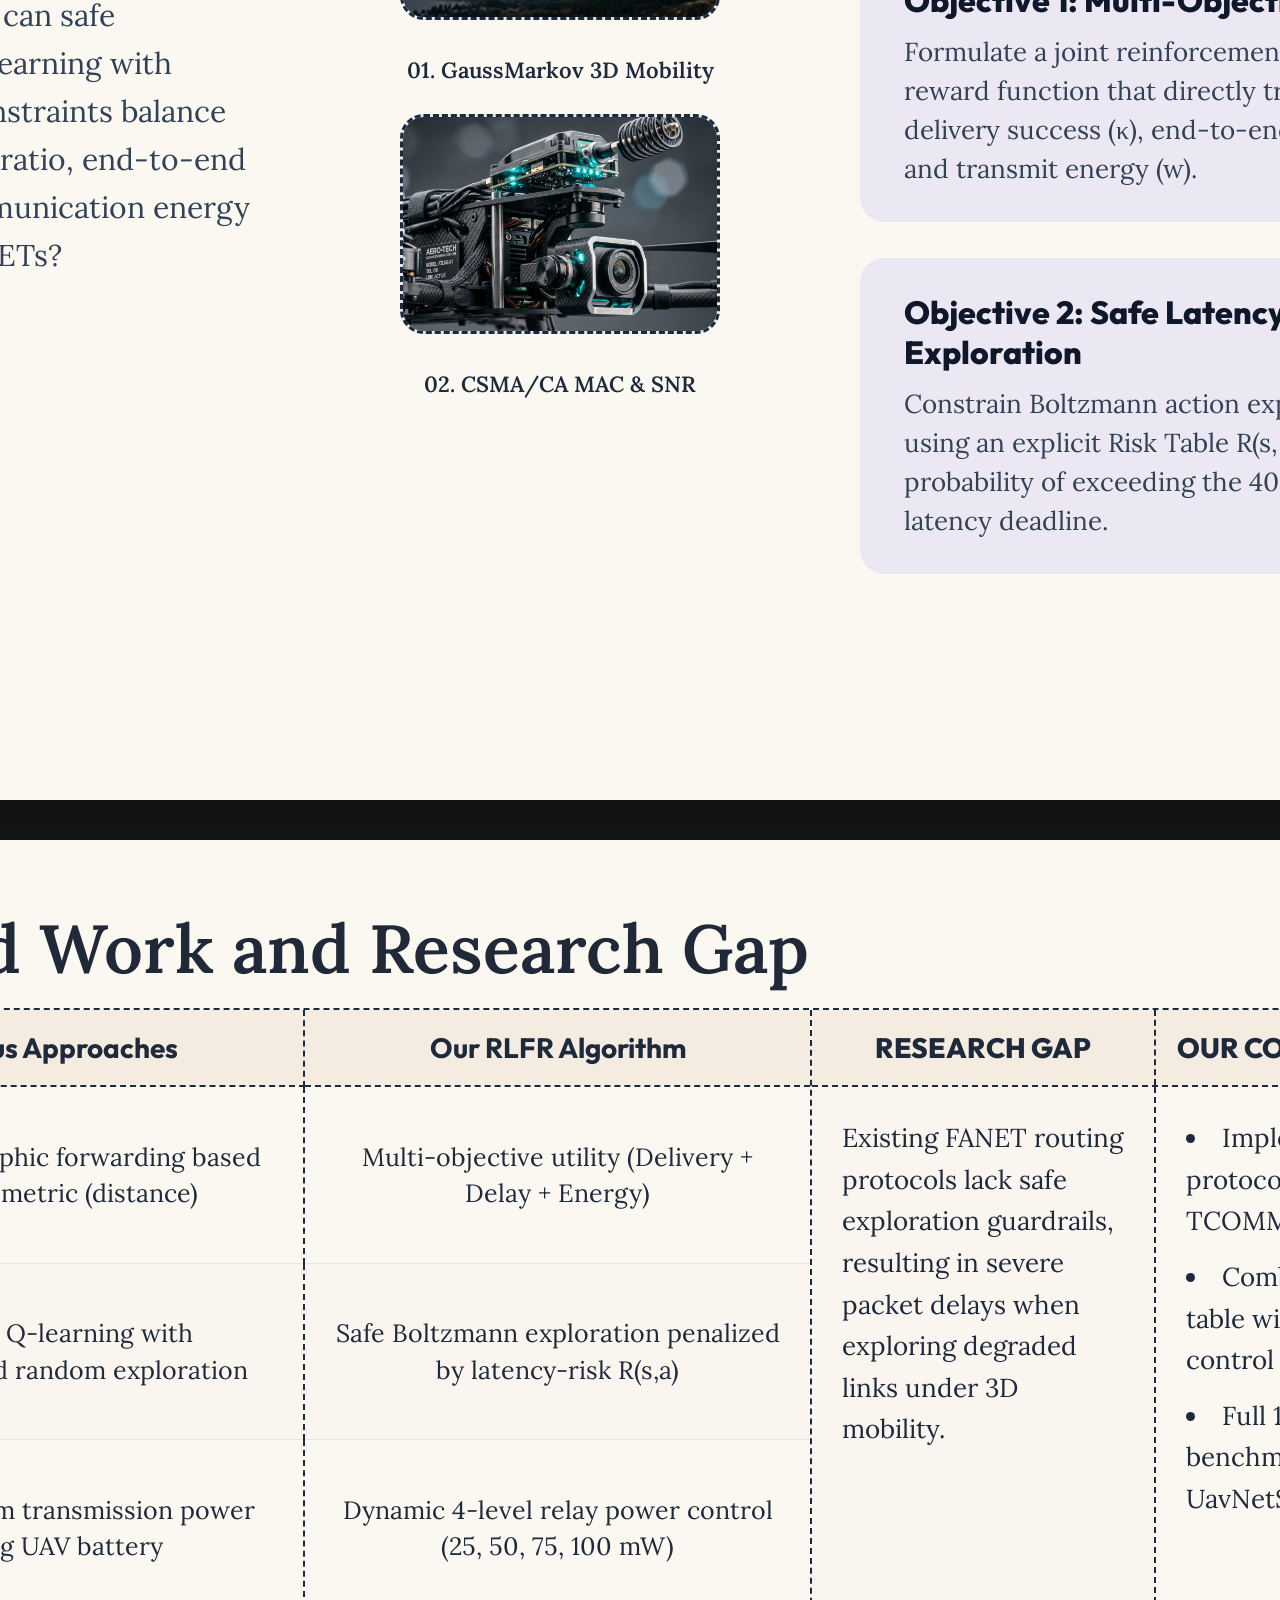
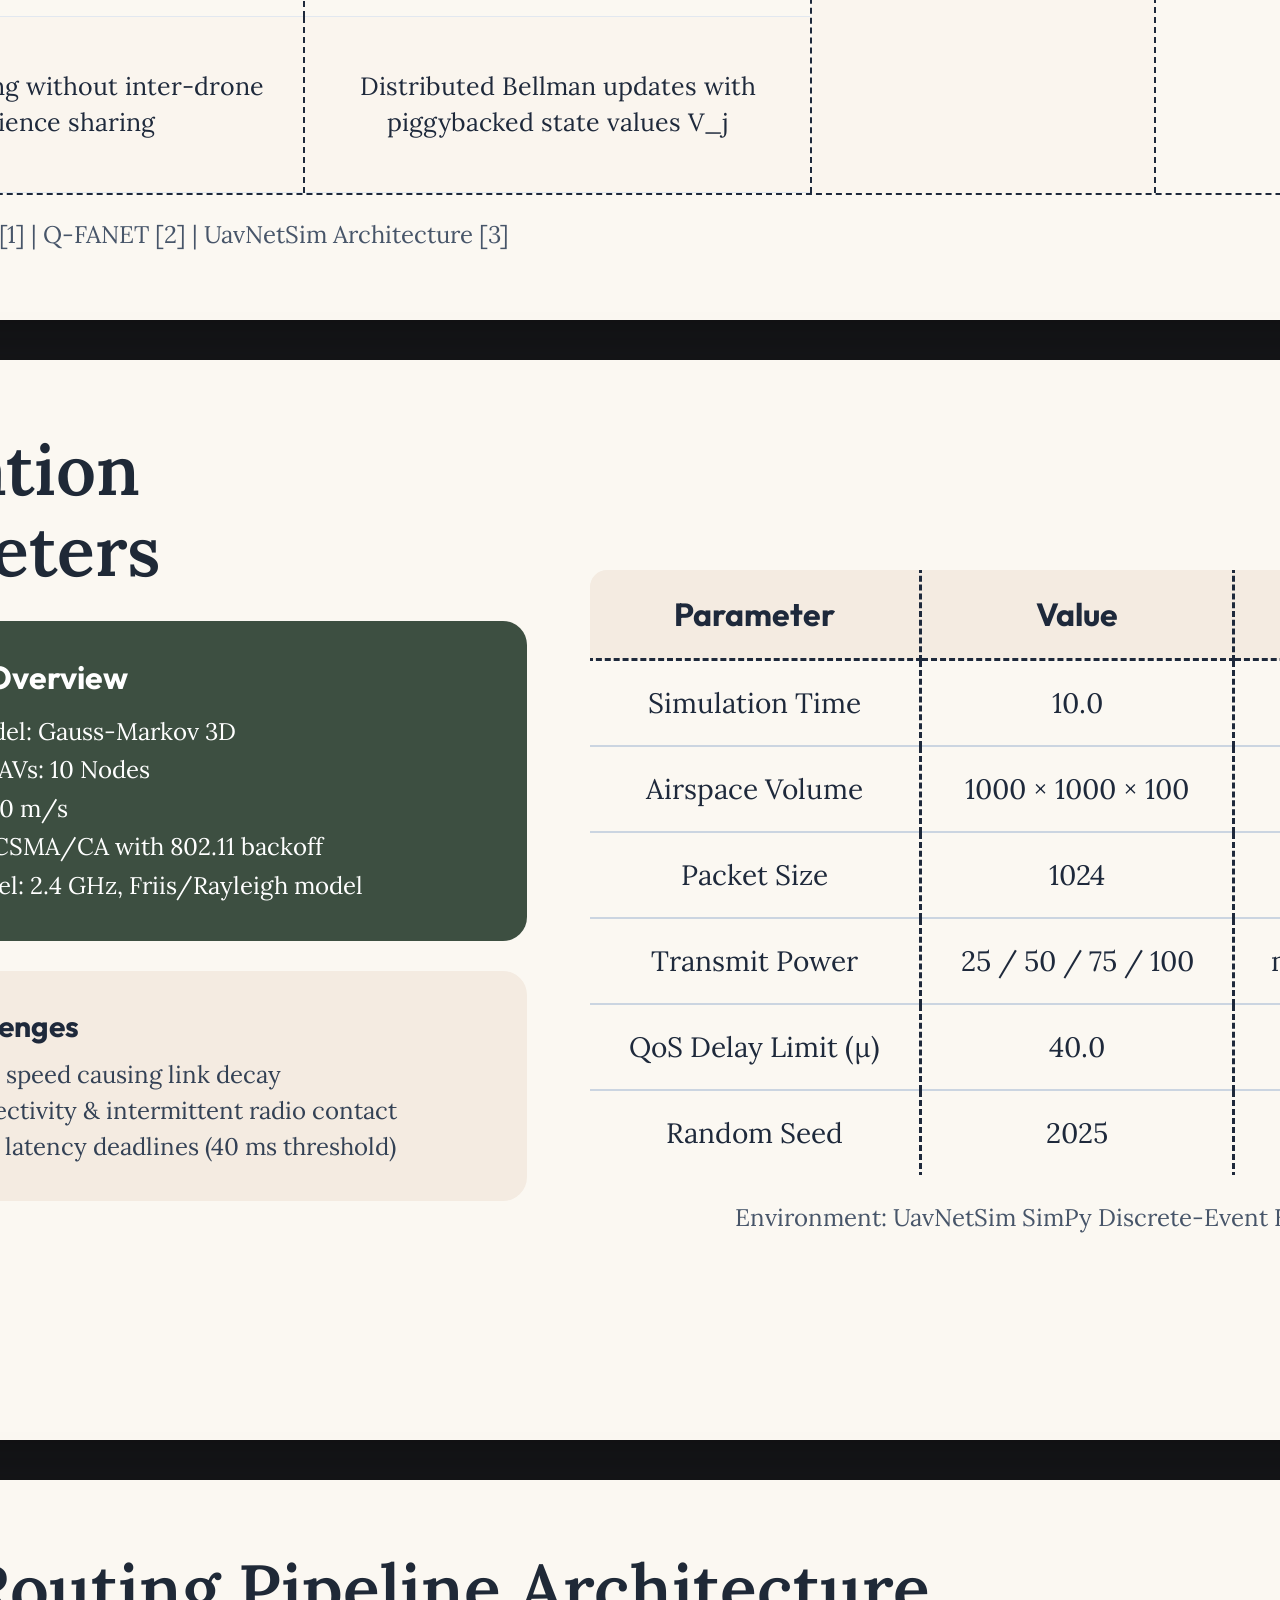
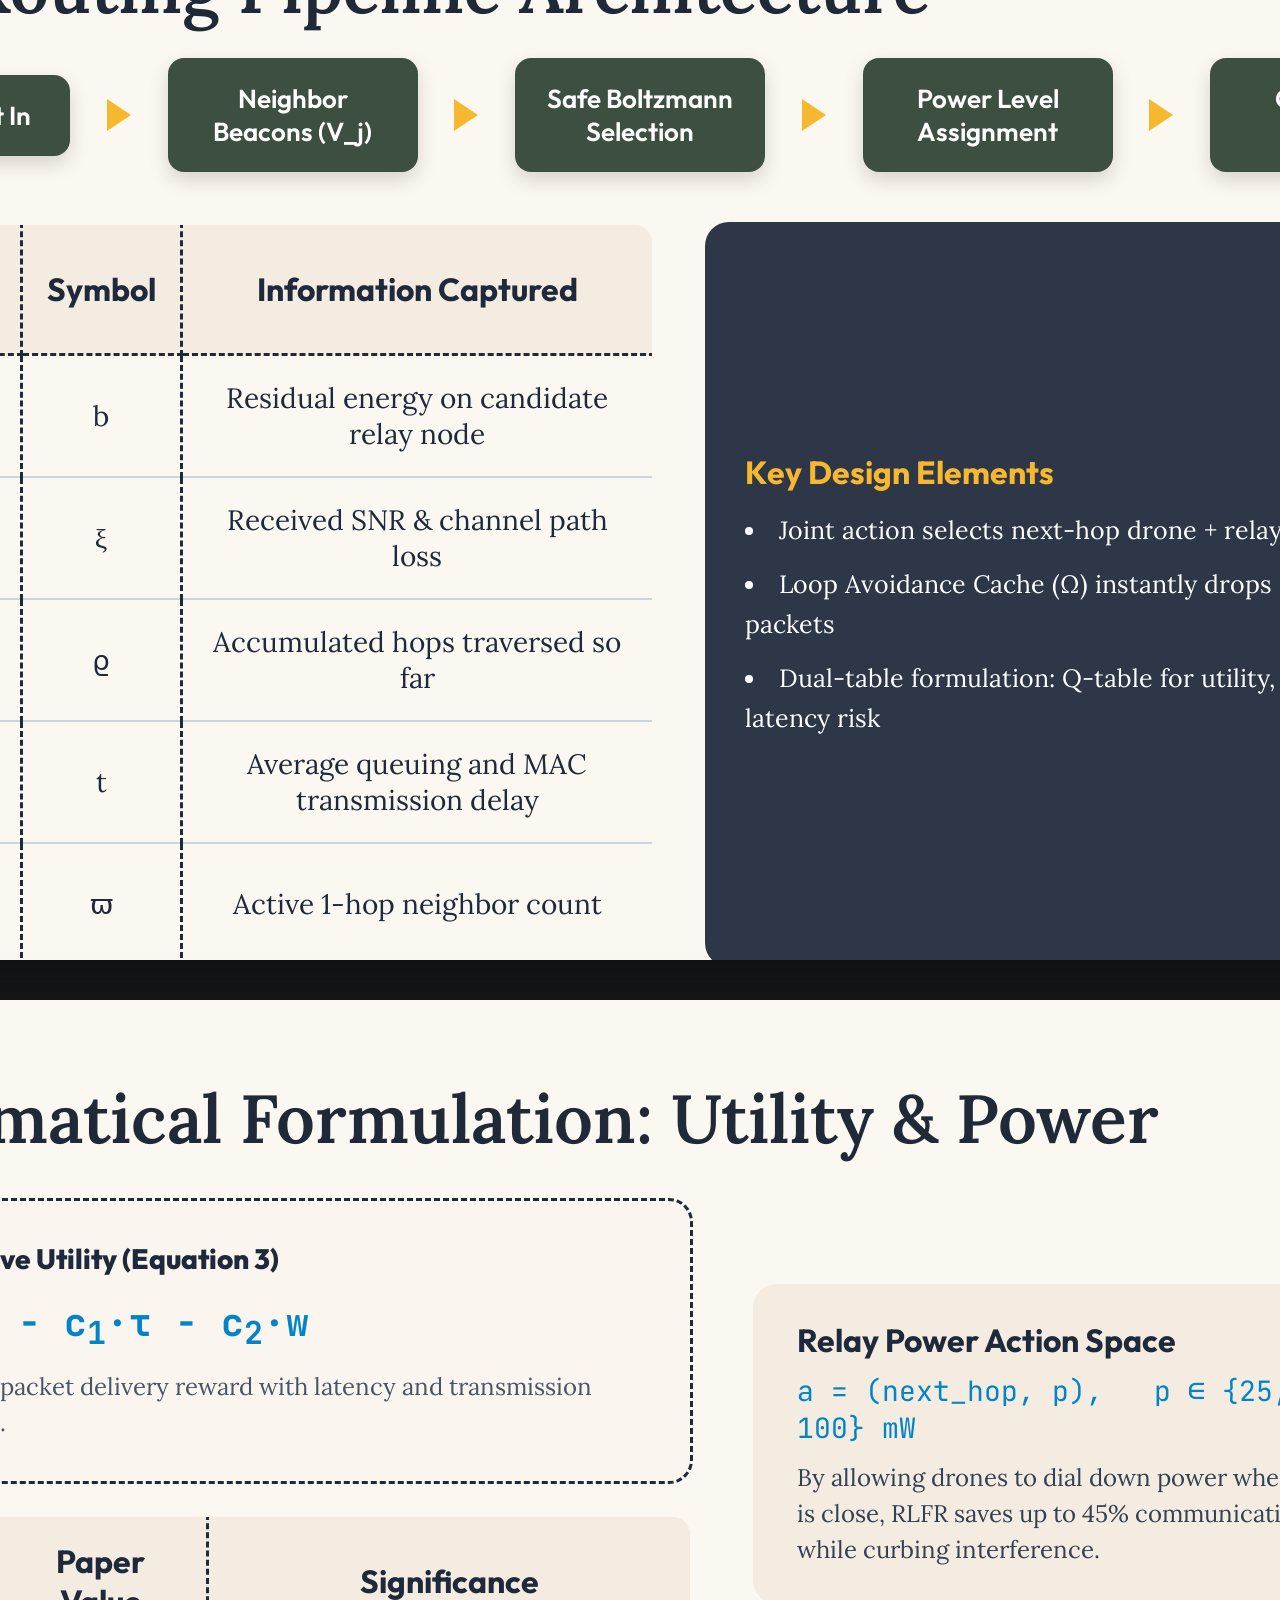
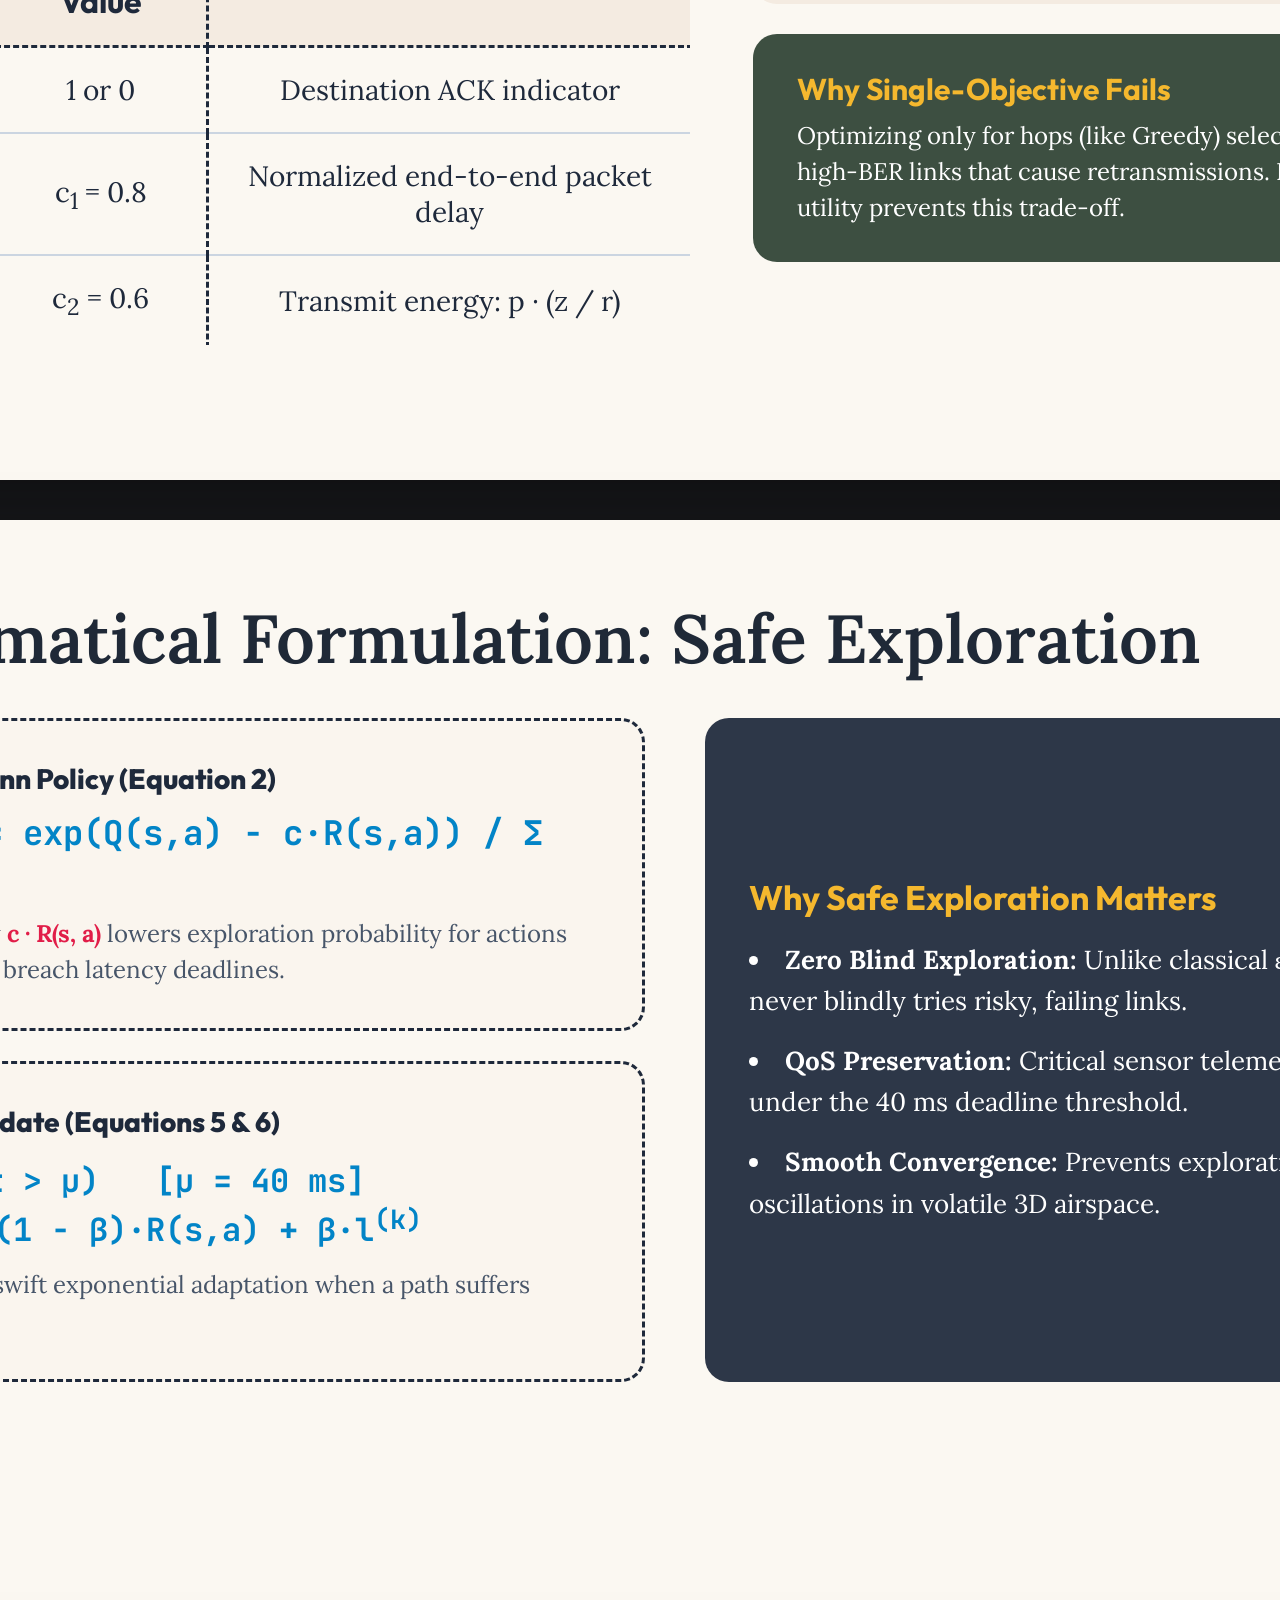
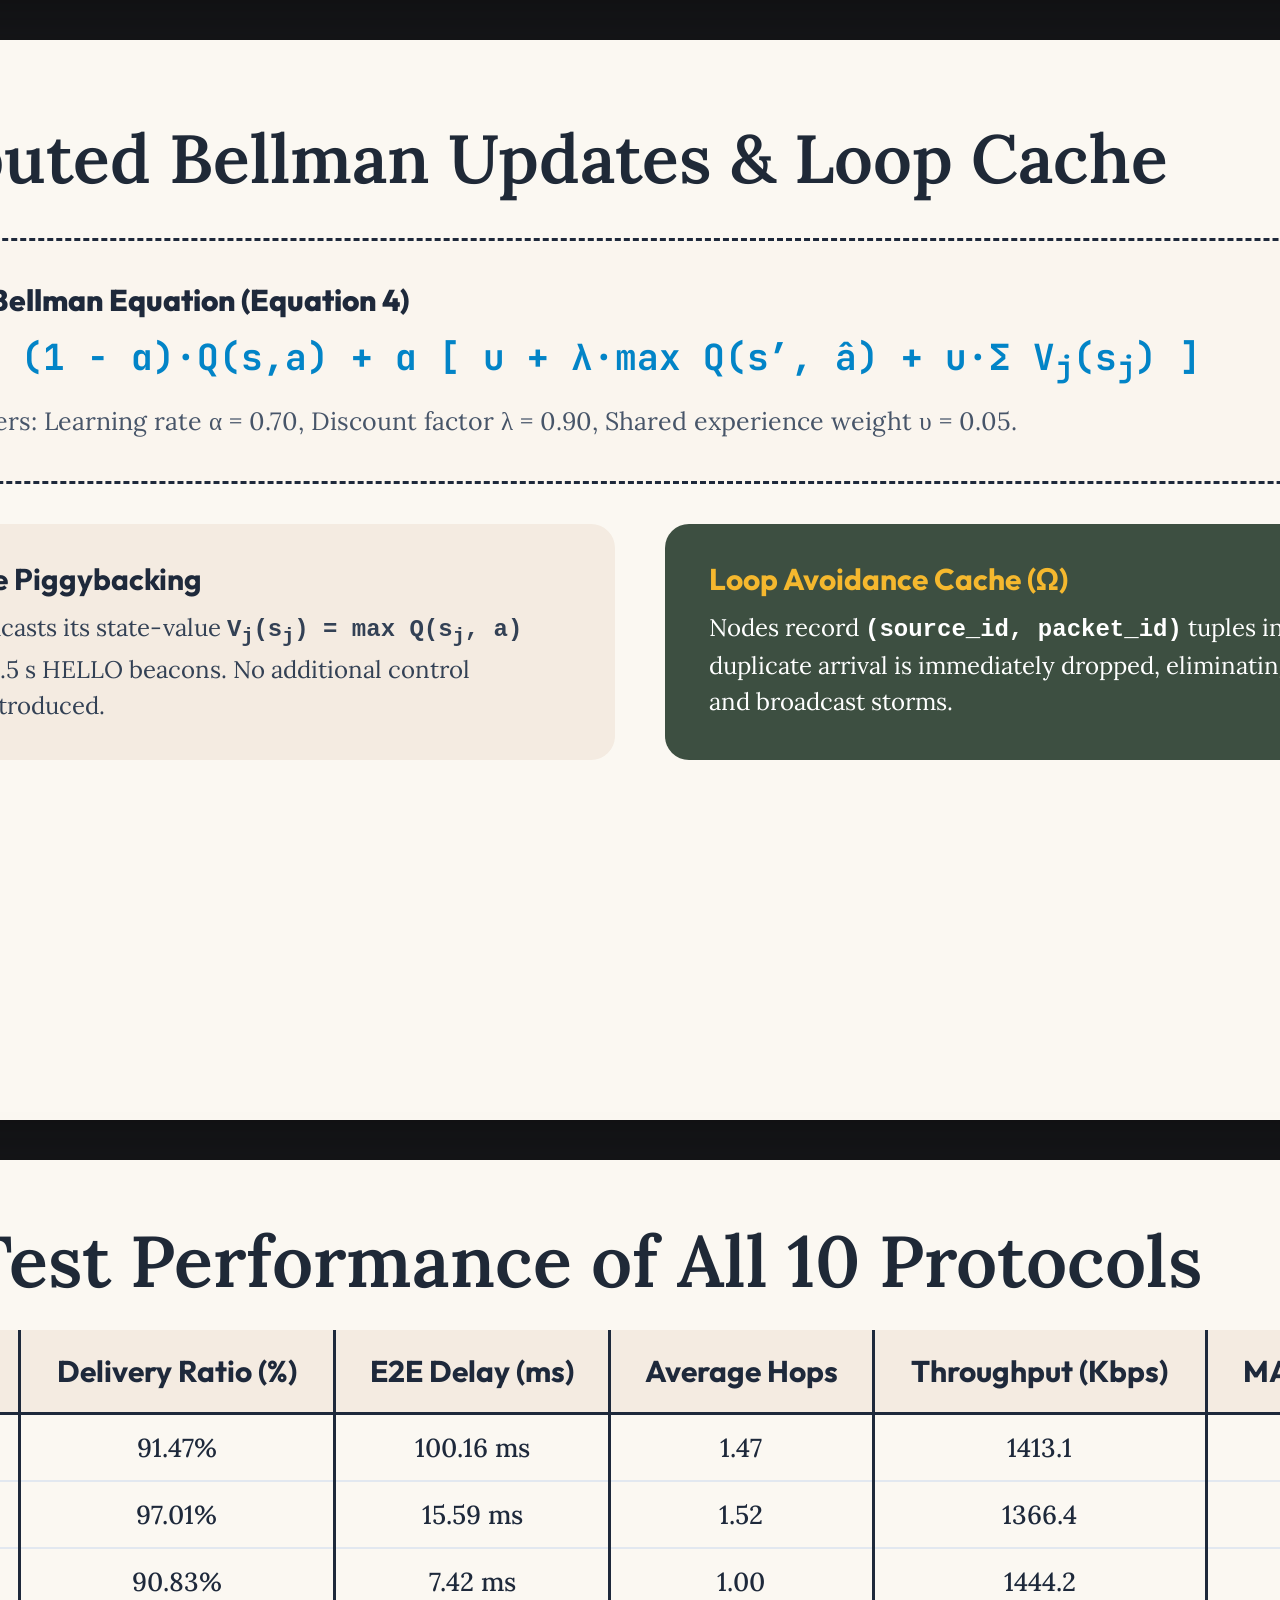
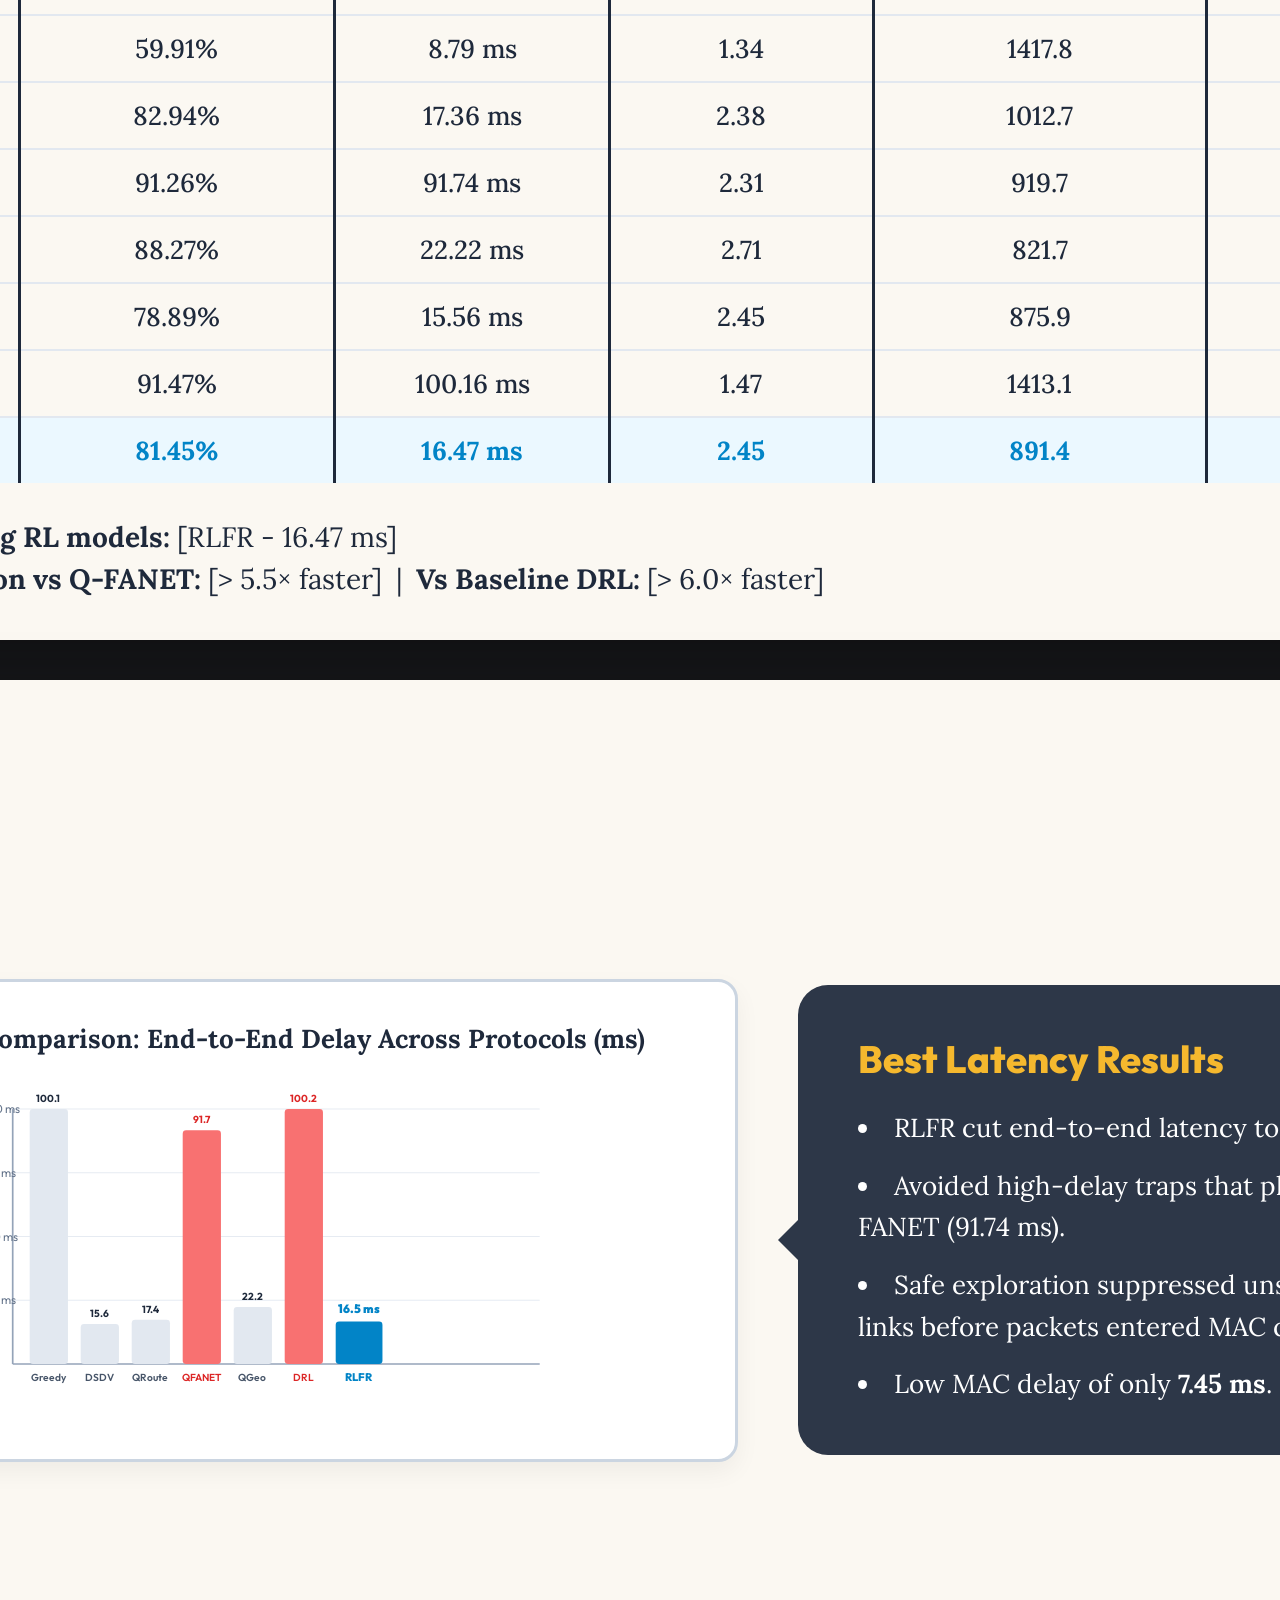
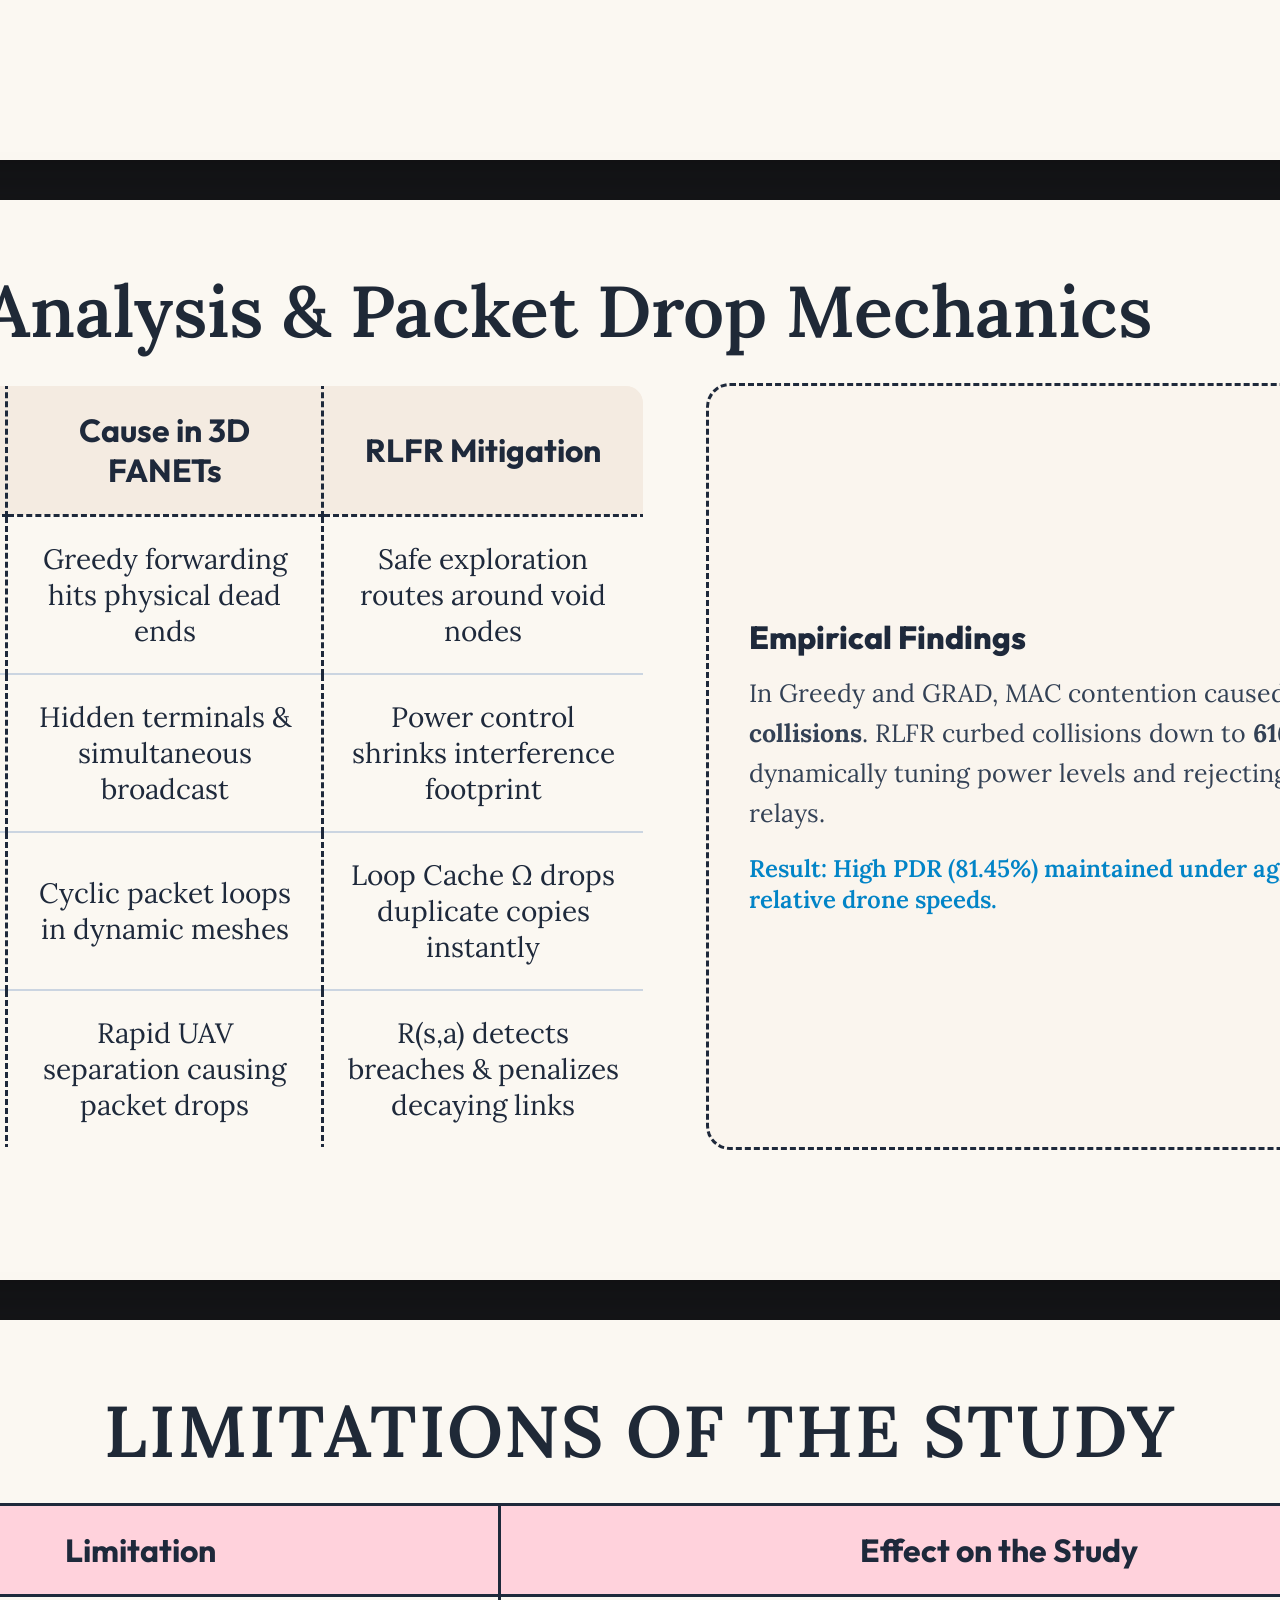
==== commit d0d2dde3: "feat: Redo presentation slide deck in exact Canva visual style of user reference PDF (18 full slides" ====
--- a/presentation/rlfr_presentation.html
+++ b/presentation/rlfr_presentation.html
@@ -3,737 +3,1679 @@
 <head>
 <meta charset="UTF-8">
 <meta name="viewport" content="width=device-width, initial-scale=1.0">
-<title>RLFR Protocol Presentation — UavNetSim</title>
+<title>RLFR Final Presentation — UAV Network Simulator</title>
+<link rel="preconnect" href="https://fonts.googleapis.com">
+<link rel="preconnect" href="https://fonts.gstatic.com" crossorigin>
+<link href="https://fonts.googleapis.com/css2?family=Cinzel:wght@700&family=Inter:wght@400;500;600;700;800&family=Lora:ital,wght@0,400;0,500;0,600;1,400&family=Montserrat:wght@400;600;700;800;900&family=Outfit:wght@400;500;600;700;800&family=JetBrains+Mono:wght@400;600;700&display=swap" rel="stylesheet">
 <style>
   :root {
-    --bg-primary: #0a0f1d;
-    --bg-card: #111a2e;
-    --bg-card-hover: #16223d;
-    --accent-cyan: #00d2ff;
-    --accent-blue: #3a7bd5;
-    --accent-amber: #f59e0b;
-    --accent-green: #10b981;
-    --accent-purple: #8b5cf6;
-    --text-primary: #f8fafc;
-    --text-muted: #94a3b8;
-    --border-color: rgba(255, 255, 255, 0.08);
-  }
+    --cream-bg: #FBF8F2;
+    --card-bg: #FAF7F0;
+    --dark-green: #3D4F41;
+    --gold: #F5B82E;
+    --gold-dark: #D49B1E;
+    --sky-blue: #8FAFC4;
+    --pale-blue: #E3EDF4;
+    --lavender-card: #EBE8F4;
+    --pink-header: #FFD2DC;
+    --navy-text: #1E293B;
+    --muted-text: #475569;
+    --border-dashed: #333333;
+  }
+
   * { box-sizing: border-box; margin: 0; padding: 0; }
+
+  @page {
+    size: 1920px 1080px;
+    margin: 0;
+  }
+
   body {
-    font-family: -apple-system, BlinkMacSystemFont, "Segoe UI", Roboto, "Helvetica Neue", Arial, sans-serif;
-    background: var(--bg-primary);
-    color: var(--text-primary);
-    min-height: 100vh;
+    font-family: 'Outfit', 'Inter', sans-serif;
+    background: #18191C;
+    color: var(--navy-text);
+    margin: 0;
+    padding: 0;
+    overflow-x: hidden;
+  }
+
+  /* Navigation Bar for browser */
+  .deck-nav {
+    position: fixed;
+    top: 16px;
+    right: 24px;
+    z-index: 9999;
+    display: flex;
+    gap: 10px;
+    background: rgba(15, 23, 42, 0.85);
+    backdrop-filter: blur(8px);
+    padding: 8px 16px;
+    border-radius: 30px;
+    box-shadow: 0 10px 25px rgba(0,0,0,0.3);
+    border: 1px solid rgba(255,255,255,0.1);
+  }
+  .deck-nav button {
+    background: #2A364F;
+    color: #fff;
+    border: none;
+    padding: 6px 14px;
+    border-radius: 20px;
+    font-size: 14px;
+    font-weight: 600;
+    cursor: pointer;
+    transition: all 0.2s;
+  }
+  .deck-nav button:hover {
+    background: var(--gold);
+    color: #000;
+  }
+  .deck-nav .counter {
+    color: #E2E8F0;
+    font-size: 14px;
+    display: flex;
+    align-items: center;
+    font-weight: 600;
+    padding: 0 8px;
+  }
+
+  /* Presentation container */
+  .presentation-container {
     display: flex;
     flex-direction: column;
+    align-items: center;
+    gap: 40px;
+    padding: 40px 0;
+  }
+
+  /* Individual Slide Canvas */
+  .slide {
+    width: 1920px;
+    height: 1080px;
+    position: relative;
+    background: var(--cream-bg);
     overflow: hidden;
-  }
-  /* Top Bar */
-  .topbar {
+    box-shadow: 0 25px 60px rgba(0,0,0,0.4);
+    flex-shrink: 0;
+  }
+
+  @media print {
+    body { background: transparent; }
+    .deck-nav { display: none !important; }
+    .presentation-container { padding: 0; gap: 0; }
+    .slide {
+      box-shadow: none;
+      page-break-after: always;
+      page-break-inside: avoid;
+    }
+  }
+
+  /* Slide 1 Cover */
+  .slide-cover {
+    background-image: url('images/cover_drone.jpg');
+    background-size: cover;
+    background-position: center;
+    display: flex;
+    flex-direction: column;
+    justify-content: space-between;
+    padding: 70px 100px;
+  }
+  .slide-cover::before {
+    content: '';
+    position: absolute;
+    top: 0; left: 0; right: 0; bottom: 0;
+    background: linear-gradient(to right, rgba(0,0,0,0.75) 0%, rgba(0,0,0,0.3) 50%, rgba(0,0,0,0.6) 100%);
+    z-index: 1;
+  }
+  .cover-content {
+    position: relative;
+    z-index: 2;
+    height: 100%;
+    display: flex;
+    flex-direction: column;
+    justify-content: space-between;
+  }
+  .cover-date {
+    font-size: 32px;
+    font-weight: 600;
+    color: #fff;
+    letter-spacing: 2px;
+    text-decoration: underline;
+    text-underline-offset: 8px;
+  }
+  .cover-title-box {
+    margin-top: auto;
+    margin-bottom: 60px;
+  }
+  .cover-sub {
+    font-size: 38px;
+    font-weight: 800;
+    color: #fff;
+    letter-spacing: 5px;
+    margin-bottom: 10px;
+    text-transform: uppercase;
+  }
+  .cover-main-title {
+    font-family: 'Montserrat', sans-serif;
+    font-size: 150px;
+    font-weight: 900;
+    color: #fff;
+    line-height: 0.9;
+    letter-spacing: -2px;
+    text-transform: uppercase;
+  }
+  .cover-vertical-code {
+    position: absolute;
+    right: 80px;
+    bottom: 80px;
+    font-family: 'Montserrat', sans-serif;
+    font-size: 72px;
+    font-weight: 900;
+    color: #fff;
+    line-height: 1.05;
+    text-align: right;
+    letter-spacing: 2px;
+    z-index: 2;
+  }
+  .slide-number {
+    position: absolute;
+    bottom: 40px;
+    right: 60px;
+    font-size: 26px;
+    font-weight: 800;
+    color: #1E293B;
+    z-index: 10;
+  }
+
+  /* Decorative Corner Emblem */
+  .decorative-corner {
+    position: absolute;
+    top: 0;
+    left: 0;
+    width: 140px;
+    height: 140px;
+  }
+
+  /* Common Slide Typography */
+  .slide-main-title {
+    font-family: 'Lora', 'Playfair Display', serif;
+    font-size: 76px;
+    font-weight: 600;
+    color: #1F2937;
+    margin-bottom: 24px;
+    line-height: 1.15;
+  }
+  .slide-rule {
+    width: 100%;
+    height: 2px;
+    background: #CBD5E1;
+    margin-bottom: 60px;
+  }
+
+  /* Slide 2: Team Members */
+  .team-grid {
+    display: flex;
+    justify-content: space-around;
+    align-items: center;
+    margin-top: 140px;
+    padding: 0 80px;
+  }
+  .team-card {
+    text-align: center;
+    flex: 1;
+  }
+  .team-name {
+    font-family: 'Lora', serif;
+    font-size: 46px;
+    font-weight: 600;
+    color: #1F2937;
+    line-height: 1.3;
+  }
+  .team-id {
+    font-family: 'Lora', serif;
+    font-size: 38px;
+    color: #4B5563;
+    margin-top: 10px;
+  }
+
+  /* Slide 3: Project Overview */
+  .slide-overview {
+    background: var(--sky-blue);
+    display: flex;
+    padding: 100px 120px;
+  }
+  .overview-left {
+    flex: 1.2;
+    display: flex;
+    flex-direction: column;
+    justify-content: center;
+    padding-right: 60px;
+  }
+  .overview-left .slide-main-title {
+    color: #0F172A;
+    font-size: 84px;
+    margin-bottom: 40px;
+  }
+  .overview-desc {
+    font-family: 'Lora', serif;
+    font-size: 32px;
+    line-height: 1.6;
+    color: #0F172A;
+    margin-bottom: 30px;
+  }
+  .overview-right {
+    flex: 0.8;
+    display: flex;
+    align-items: center;
+    justify-content: center;
+  }
+  .overview-img-frame {
+    width: 100%;
+    height: 750px;
+    border-radius: 24px;
+    overflow: hidden;
+    box-shadow: 0 20px 40px rgba(0,0,0,0.25);
+  }
+  .overview-img-frame img {
+    width: 100%;
+    height: 100%;
+    object-fit: cover;
+  }
+
+  /* Slide 4: Problem & Motivation */
+  .problem-layout {
+    display: flex;
+    height: 100%;
+    padding: 80px 100px;
+    position: relative;
+  }
+  .problem-left-col {
+    flex: 0.9;
+    display: flex;
+    flex-direction: column;
+    justify-content: space-between;
+  }
+  .problem-right-col {
+    flex: 1.1;
+    display: flex;
+    flex-direction: column;
+    justify-content: center;
+    gap: 40px;
+    padding-left: 60px;
+  }
+  .concentric-arcs {
+    width: 260px;
+    height: 260px;
+  }
+  .problem-framed-img {
+    width: 420px;
+    height: 380px;
+    border-radius: 20px;
+    overflow: hidden;
+    box-shadow: 0 15px 35px rgba(0,0,0,0.15);
+  }
+  .problem-framed-img img {
+    width: 100%;
+    height: 100%;
+    object-fit: cover;
+  }
+  .problem-section-title {
+    font-family: 'Montserrat', sans-serif;
+    font-size: 52px;
+    font-weight: 900;
+    color: #1E293B;
+    line-height: 1.1;
+    letter-spacing: 2px;
+    margin-top: 40px;
+  }
+  .problem-box-dark {
+    background: var(--dark-green);
+    color: #fff;
+    border-radius: 24px;
+    padding: 36px 48px;
+    position: relative;
+    box-shadow: 0 12px 30px rgba(61, 79, 65, 0.25);
+  }
+  .motivation-box-gold {
+    background: var(--gold);
+    color: #000;
+    border-radius: 24px;
+    padding: 36px 48px;
+    position: relative;
+    box-shadow: 0 12px 30px rgba(245, 184, 46, 0.3);
+  }
+  .box-num {
+    position: absolute;
+    top: -55px;
+    left: 20px;
+    font-family: 'Lora', serif;
+    font-size: 72px;
+    font-weight: 700;
+    color: #1F2937;
+  }
+  .box-header-title {
+    font-size: 36px;
+    font-weight: 700;
+    margin-bottom: 18px;
+    text-align: center;
+  }
+  .box-bullets {
+    list-style: disc inside;
+    font-size: 26px;
+    line-height: 1.55;
+    display: flex;
+    flex-direction: column;
+    gap: 12px;
+  }
+
+  /* Slide 5: Research Questions */
+  .research-layout {
+    padding: 80px 100px;
+    display: flex;
+    gap: 60px;
+    height: 100%;
+  }
+  .research-left {
+    flex: 0.9;
+  }
+  .research-mid {
+    flex: 0.9;
+    display: flex;
+    flex-direction: column;
+    gap: 30px;
+    align-items: center;
+  }
+  .dashed-card {
+    border: 3px dashed #1E293B;
+    border-radius: 24px;
+    overflow: hidden;
+    width: 320px;
+    height: 220px;
+    position: relative;
+    background: #E2E8F0;
+  }
+  .dashed-card img {
+    width: 100%;
+    height: 100%;
+    object-fit: cover;
+  }
+  .card-label {
+    text-align: center;
+    font-family: 'Lora', serif;
+    font-size: 22px;
+    font-weight: 600;
+    color: #1E293B;
+    margin-top: 6px;
+  }
+  .research-right {
+    flex: 1.2;
+    display: flex;
+    flex-direction: column;
+    gap: 36px;
+    justify-content: center;
+  }
+  .objective-bubble {
+    background: var(--lavender-card);
+    border-radius: 24px;
+    padding: 34px 44px;
+  }
+  .objective-bubble-title {
+    font-size: 32px;
+    font-weight: 800;
+    color: #0F172A;
+    margin-bottom: 12px;
+  }
+  .objective-bubble-text {
+    font-family: 'Lora', serif;
+    font-size: 26px;
+    line-height: 1.5;
+    color: #334155;
+  }
+
+  /* Slide 6: Related Work & Research Gap */
+  .gap-layout {
+    padding: 70px 100px;
+    height: 100%;
+    display: flex;
+    flex-direction: column;
+  }
+  .comparison-split-box {
+    display: flex;
+    border: 2px dashed #1E293B;
+    border-radius: 24px;
+    flex: 1;
+    overflow: hidden;
+    margin-bottom: 24px;
+  }
+  .split-left {
+    flex: 1.2;
+    border-right: 2px dashed #1E293B;
+    display: flex;
+    flex-direction: column;
+  }
+  .split-right {
+    flex: 0.8;
+    display: flex;
+    flex-direction: column;
+  }
+  .gap-table {
+    width: 100%;
+    border-collapse: collapse;
+    height: 100%;
+  }
+  .gap-table th {
+    background: #F4EBE1;
+    font-size: 28px;
+    font-weight: 700;
+    padding: 20px;
+    border-bottom: 2px dashed #1E293B;
+    border-right: 2px dashed #1E293B;
+    text-align: center;
+  }
+  .gap-table th:last-child { border-right: none; }
+  .gap-table td {
+    padding: 22px 28px;
+    font-family: 'Lora', serif;
+    font-size: 25px;
+    line-height: 1.45;
+    border-bottom: 1px solid #E2E8F0;
+    border-right: 2px dashed #1E293B;
+    text-align: center;
+  }
+  .gap-table td:last-child { border-right: none; }
+  .gap-table tr:nth-child(even) td { background: #FAF5EE; }
+
+  .gap-header-row {
+    display: flex;
+    border-bottom: 2px dashed #1E293B;
+    background: #F4EBE1;
+  }
+  .gap-header-cell {
+    flex: 1;
+    text-align: center;
+    padding: 20px;
+    font-size: 28px;
+    font-weight: 800;
+    text-transform: uppercase;
+  }
+  .gap-header-cell:first-child { border-right: 2px dashed #1E293B; }
+  .gap-content-row {
+    display: flex;
+    flex: 1;
+  }
+  .gap-content-cell {
+    flex: 1;
+    padding: 30px;
+    font-family: 'Lora', serif;
+    font-size: 26px;
+    line-height: 1.6;
+  }
+  .gap-content-cell:first-child { border-right: 2px dashed #1E293B; background: #FAF5EE; }
+
+  /* Slide 7: Dataset / Simulation Setup */
+  .dataset-layout {
+    padding: 70px 100px;
+    display: flex;
+    gap: 60px;
+    height: 100%;
+  }
+  .dataset-left {
+    flex: 0.9;
+    display: flex;
+    flex-direction: column;
+    gap: 30px;
+  }
+  .dataset-right {
+    flex: 1.1;
+    display: flex;
+    flex-direction: column;
+    justify-content: center;
+  }
+  .dataset-overview-card {
+    background: var(--dark-green);
+    color: #fff;
+    border-radius: 24px;
+    padding: 36px 44px;
+  }
+  .dataset-challenges-card {
+    background: #F4EBE1;
+    border-radius: 24px;
+    padding: 36px 44px;
+  }
+  .custom-dashed-table {
+    width: 100%;
+    border-collapse: collapse;
+    border: 3px dashed #1E293B;
+    border-radius: 20px;
+    overflow: hidden;
+  }
+  .custom-dashed-table th {
+    background: #F4EBE1;
+    font-size: 32px;
+    font-weight: 700;
+    padding: 24px;
+    border-bottom: 3px dashed #1E293B;
+    border-right: 3px dashed #1E293B;
+    text-align: center;
+  }
+  .custom-dashed-table th:last-child { border-right: none; }
+  .custom-dashed-table td {
+    padding: 24px;
+    font-size: 28px;
+    font-family: 'Lora', serif;
+    border-bottom: 2px solid #CBD5E1;
+    border-right: 3px dashed #1E293B;
+    text-align: center;
+  }
+  .custom-dashed-table td:last-child { border-right: none; }
+
+  /* Slide 8: Pipeline Flowchart */
+  .flow-row {
     display: flex;
     justify-content: space-between;
     align-items: center;
-    padding: 14px 28px;
-    background: rgba(10, 15, 29, 0.95);
-    border-bottom: 1px solid var(--border-color);
-    z-index: 100;
-  }
-  .brand {
-    font-size: 1.1rem;
+    margin-bottom: 50px;
+    padding: 0 40px;
+  }
+  .flow-pill {
+    background: var(--dark-green);
+    color: #fff;
+    padding: 24px 32px;
+    border-radius: 16px;
+    font-size: 26px;
+    font-weight: 600;
+    text-align: center;
+    box-shadow: 0 8px 20px rgba(0,0,0,0.15);
+    flex: 1;
+    max-width: 250px;
+  }
+  .flow-arrow {
+    width: 0;
+    height: 0;
+    border-top: 16px solid transparent;
+    border-bottom: 16px solid transparent;
+    border-left: 24px solid var(--gold);
+    margin: 0 10px;
+  }
+
+  /* Slide 12: Benchmark Table (Like Page 12 of PDF) */
+  .table-benchmark-container {
+    padding: 60px 100px;
+    display: flex;
+    flex-direction: column;
+    height: 100%;
+  }
+  .canva-benchmark-table {
+    width: 100%;
+    border-collapse: collapse;
+    border: 3px solid #1E293B;
+    border-radius: 16px;
+    overflow: hidden;
+  }
+  .canva-benchmark-table th {
+    background: #F4EBE1;
+    font-size: 30px;
     font-weight: 700;
-    color: var(--accent-cyan);
-    display: flex;
+    padding: 22px;
+    border-bottom: 3px solid #1E293B;
+    border-right: 3px solid #1E293B;
+    text-align: center;
+  }
+  .canva-benchmark-table th:last-child { border-right: none; }
+  .canva-benchmark-table td {
+    padding: 16px 20px;
+    font-size: 26px;
+    font-family: 'Lora', serif;
+    font-weight: 500;
+    border-bottom: 2px solid #E2E8F0;
+    border-right: 3px solid #1E293B;
+    text-align: center;
+  }
+  .canva-benchmark-table td:last-child { border-right: none; }
+  .canva-benchmark-table tr.highlight-rlfr td {
+    background: #EBF8FF !important;
+    font-weight: 700;
+    color: #0284C7;
+  }
+  .table-callout-box {
+    margin-top: 30px;
+    font-size: 28px;
+    font-family: 'Lora', serif;
+    color: #1E293B;
+    line-height: 1.5;
+  }
+
+  /* Slide 13: Bar Chart Comparison */
+  .chart-slide-layout {
+    padding: 60px 100px;
+    display: flex;
+    gap: 60px;
+    height: 100%;
     align-items: center;
-    gap: 8px;
-  }
-  .slide-counter {
-    font-size: 0.9rem;
-    color: var(--text-muted);
-    font-weight: 500;
-  }
-  .controls {
-    display: flex;
-    gap: 8px;
-  }
-  .btn {
-    background: var(--bg-card);
-    border: 1px solid var(--border-color);
-    color: var(--text-primary);
-    padding: 6px 14px;
-    border-radius: 6px;
-    cursor: pointer;
-    font-weight: 500;
-    font-size: 0.85rem;
-    transition: all 0.2s;
-  }
-  .btn:hover {
-    background: var(--bg-card-hover);
-    border-color: var(--accent-cyan);
-    color: var(--accent-cyan);
-  }
-  .btn-primary {
-    background: linear-gradient(135deg, var(--accent-blue), var(--accent-cyan));
-    color: #000;
-    font-weight: 600;
-    border: none;
-  }
-
-  /* Main Slide Container */
-  .slide-viewport {
-    flex: 1;
+  }
+  .chart-canvas-box {
+    flex: 1.2;
+    background: #fff;
+    border: 3px solid #CBD5E1;
+    border-radius: 20px;
+    padding: 40px;
+    box-shadow: 0 10px 25px rgba(0,0,0,0.05);
+  }
+  .chart-dark-bubble {
+    flex: 0.8;
+    background: #2D3748;
+    color: #fff;
+    border-radius: 30px;
+    padding: 50px 60px;
     position: relative;
+  }
+  .chart-dark-bubble::after {
+    content: '';
+    position: absolute;
+    left: -20px;
+    top: 50%;
+    border-top: 20px solid transparent;
+    border-bottom: 20px solid transparent;
+    border-right: 20px solid #2D3748;
+  }
+
+  /* Slide 15: Limitations Table */
+  .limitations-table {
+    width: 100%;
+    border-collapse: collapse;
+    border: 3px solid #1E293B;
+  }
+  .limitations-table th {
+    background: var(--pink-header);
+    font-size: 32px;
+    font-weight: 700;
+    padding: 24px;
+    border-bottom: 3px solid #1E293B;
+    border-right: 3px solid #1E293B;
+    text-align: center;
+  }
+  .limitations-table th:last-child { border-right: none; }
+  .limitations-table td {
+    padding: 22px 30px;
+    font-size: 26px;
+    font-family: 'Lora', serif;
+    border-bottom: 2px solid #E2E8F0;
+    border-right: 3px solid #1E293B;
+  }
+  .limitations-table td:last-child { border-right: none; }
+
+  /* Slide 17: Search box References */
+  .ref-search-header {
+    background: #fff;
+    border: 3px solid #1E293B;
+    border-radius: 50px;
+    display: flex;
+    align-items: center;
+    justify-content: space-between;
+    padding: 16px 40px;
+    margin-bottom: 50px;
+    box-shadow: 0 8px 20px rgba(0,0,0,0.06);
+  }
+  .ref-card-item {
+    margin-bottom: 28px;
+  }
+  .ref-badge {
+    font-size: 32px;
+    font-weight: 800;
+    color: #0F172A;
+    display: flex;
+    align-items: center;
+    gap: 12px;
+    margin-bottom: 6px;
+  }
+  .ref-text {
+    font-family: 'Lora', serif;
+    font-size: 26px;
+    color: #334155;
+    padding-left: 48px;
+    text-decoration: underline;
+    text-underline-offset: 6px;
+  }
+
+  /* Slide 18: Closing Thank You */
+  .slide-closing {
+    background-image: url('images/swarm_drone.jpg');
+    background-size: cover;
+    background-position: center;
     display: flex;
     align-items: center;
     justify-content: center;
-    padding: 24px 48px;
-  }
-  .slide {
-    display: none;
-    width: 100%;
-    max-width: 1180px;
-    height: 100%;
-    max-height: 720px;
-    background: var(--bg-card);
-    border: 1px solid var(--border-color);
-    border-radius: 16px;
-    padding: 40px 48px;
-    box-shadow: 0 20px 40px rgba(0,0,0,0.5);
-    flex-direction: column;
     position: relative;
-    overflow-y: auto;
-    animation: fadeIn 0.3s ease-out;
-  }
-  .slide.active { display: flex; }
-
-  @keyframes fadeIn {
-    from { opacity: 0; transform: translateY(8px); }
-    to { opacity: 1; transform: translateY(0); }
-  }
-
-  /* Slide Typography & Layouts */
-  .slide-tag {
-    display: inline-block;
-    font-size: 0.75rem;
-    text-transform: uppercase;
-    letter-spacing: 1.5px;
-    font-weight: 700;
-    color: var(--accent-cyan);
-    margin-bottom: 6px;
-  }
-  .slide-title {
-    font-size: 2rem;
-    font-weight: 800;
-    line-height: 1.25;
-    margin-bottom: 8px;
-    background: linear-gradient(135deg, #ffffff 40%, var(--accent-cyan));
-    -webkit-background-clip: text;
-    -webkit-text-fill-color: transparent;
-  }
-  .slide-subtitle {
-    font-size: 1.05rem;
-    color: var(--text-muted);
-    margin-bottom: 24px;
-    line-height: 1.4;
-  }
-
-  .grid-2 {
-    display: grid;
-    grid-template-columns: 1fr 1fr;
-    gap: 24px;
-    flex: 1;
-  }
-  .grid-3 {
-    display: grid;
-    grid-template-columns: 1fr 1fr 1fr;
-    gap: 20px;
-    flex: 1;
-  }
-
-  .card {
-    background: rgba(255, 255, 255, 0.03);
-    border: 1px solid var(--border-color);
-    border-radius: 12px;
-    padding: 20px;
-    display: flex;
-    flex-direction: column;
-  }
-  .card-highlight {
-    border-color: rgba(0, 210, 255, 0.4);
-    background: rgba(0, 210, 255, 0.04);
-  }
-  .card-title {
-    font-size: 1.05rem;
-    font-weight: 700;
-    margin-bottom: 12px;
-    color: var(--accent-cyan);
-    display: flex;
-    align-items: center;
-    gap: 8px;
-  }
-
-  ul.bullet-list {
-    list-style: none;
-    display: flex;
-    flex-direction: column;
-    gap: 12px;
-  }
-  ul.bullet-list li {
+  }
+  .slide-closing::before {
+    content: '';
+    position: absolute;
+    top: 0; left: 0; right: 0; bottom: 0;
+    background: rgba(0,0,0,0.4);
+  }
+  .closing-badge {
     position: relative;
-    padding-left: 24px;
-    line-height: 1.5;
-    font-size: 0.95rem;
-    color: #cbd5e1;
-  }
-  ul.bullet-list li::before {
-    content: "▹";
-    position: absolute;
-    left: 0;
-    top: 0;
-    color: var(--accent-cyan);
-    font-size: 1.1rem;
-    font-weight: bold;
-  }
-
-  /* Math Box */
-  .formula-box {
-    background: #060a14;
-    border: 1px solid rgba(0, 210, 255, 0.3);
-    border-radius: 8px;
-    padding: 14px 18px;
-    font-family: "JetBrains Mono", Consolas, monospace;
-    font-size: 0.95rem;
-    color: #e2e8f0;
-    margin: 10px 0 14px 0;
-    line-height: 1.6;
-  }
-  .formula-box .sym { color: var(--accent-cyan); font-weight: bold; }
-  .formula-box .num { color: var(--accent-amber); }
-  .formula-box .op { color: #f43f5e; font-weight: bold; }
-
-  /* Table styling */
-  table.benchmark-tbl {
-    width: 100%;
-    border-collapse: collapse;
-    font-size: 0.85rem;
-    margin-top: 8px;
-  }
-  table.benchmark-tbl th {
-    background: rgba(0, 210, 255, 0.12);
-    color: var(--accent-cyan);
-    padding: 8px 10px;
+    z-index: 2;
+    background: var(--gold);
+    color: #fff;
+    padding: 70px 140px;
+    border-radius: 28px;
     text-align: center;
-    font-weight: 700;
-    border-bottom: 1px solid var(--border-color);
-  }
-  table.benchmark-tbl td {
-    padding: 7px 10px;
-    text-align: center;
-    border-bottom: 1px solid rgba(255, 255, 255, 0.04);
-  }
-  table.benchmark-tbl tr:nth-child(even) {
-    background: rgba(255, 255, 255, 0.02);
-  }
-  table.benchmark-tbl tr.highlight-row {
-    background: rgba(0, 210, 255, 0.15) !important;
-    font-weight: bold;
-  }
-  table.benchmark-tbl tr.highlight-row td {
-    color: #ffffff;
-  }
-
-  /* Speaker Notes Toggle */
-  .notes-panel {
-    display: none;
-    margin-top: 16px;
-    background: rgba(245, 158, 11, 0.07);
-    border: 1px solid rgba(245, 158, 11, 0.3);
-    border-radius: 8px;
-    padding: 12px 16px;
-    font-size: 0.88rem;
-    line-height: 1.5;
-    color: #fde68a;
-  }
-  .notes-panel.visible { display: block; }
-  .notes-title {
-    font-weight: bold;
-    font-size: 0.8rem;
-    text-transform: uppercase;
-    letter-spacing: 1px;
-    margin-bottom: 4px;
-    color: var(--accent-amber);
-  }
-
-  /* Progress Bar */
-  .progress-container {
-    height: 4px;
-    background: rgba(255, 255, 255, 0.05);
-    width: 100%;
-  }
-  .progress-bar {
-    height: 100%;
-    background: linear-gradient(90deg, var(--accent-blue), var(--accent-cyan));
-    width: 10%;
-    transition: width 0.3s;
+    box-shadow: 0 25px 50px rgba(0,0,0,0.4);
+  }
+  .closing-main-text {
+    font-family: 'Cinzel', 'Montserrat', serif;
+    font-size: 110px;
+    font-weight: 900;
+    letter-spacing: 4px;
+    line-height: 1;
+    margin-bottom: 14px;
+    color: #FFFFFF;
+    text-shadow: 0 4px 15px rgba(0,0,0,0.25);
+  }
+  .closing-sub-text {
+    font-family: 'Lora', italic, serif;
+    font-size: 54px;
+    color: #FFFFFF;
+    font-style: italic;
   }
 </style>
 </head>
 <body>
 
-<div class="topbar">
-  <div class="brand">
-    <span>🚁</span> UavNetSim Presentation Studio
-  </div>
-  <div class="slide-counter" id="slideIndicator">Slide 1 / 10</div>
-  <div class="controls">
-    <button class="btn" onclick="toggleNotes()">📝 Speaker Notes (N)</button>
-    <button class="btn" onclick="prevSlide()">◀ Prev</button>
-    <button class="btn btn-primary" onclick="nextSlide()">Next ▶</button>
-  </div>
+<div class="deck-nav">
+  <button onclick="scrollToSlide(0)">⏮ First</button>
+  <button onclick="prevSlide()">◀ Prev</button>
+  <div class="counter" id="navCounter">Slide 1 / 18</div>
+  <button onclick="nextSlide()">Next ▶</button>
+  <button onclick="scrollToSlide(17)">Last ⏭</button>
+  <button onclick="window.print()" style="background: var(--gold); color: #000;">🖨️ Export PDF</button>
 </div>
 
-<div class="progress-container">
-  <div class="progress-bar" id="progressBar"></div>
-</div>
-
-<div class="slide-viewport">
-
-  <!-- Slide 1: Title -->
-  <div class="slide active">
-    <div class="slide-tag">UAV Ad-Hoc Network Protocols</div>
-    <div class="slide-title">RLFR: Reinforcement Learning Fast Routing</div>
-    <div class="slide-subtitle">Design, Mathematical Formulation, and Full System Implementation in UavNetSim</div>
+<div class="presentation-container">
+
+  <!-- ========================================== -->
+  <!-- SLIDE 1: COVER SLIDE                       -->
+  <!-- ========================================== -->
+  <section class="slide slide-cover" id="slide-1">
+    <div class="cover-content">
+      <div class="cover-date">8.4.2026</div>
+      <div class="cover-title-box">
+        <div class="cover-sub">UAV NETWORK SIMULATION</div>
+        <div class="cover-main-title">FINAL<br>PRESENTATION</div>
+      </div>
+    </div>
+    <div class="cover-vertical-code">CSE<br>4622</div>
+    <div class="slide-number" style="color: #fff;">1</div>
+  </section>
+
+  <!-- ========================================== -->
+  <!-- SLIDE 2: TEAM MEMBERS                      -->
+  <!-- ========================================== -->
+  <section class="slide" style="padding: 100px 140px;" id="slide-2">
+    <!-- Top-left emblem -->
+    <svg class="decorative-corner" viewBox="0 0 100 100">
+      <path d="M0,0 Q60,0 80,60 Q85,85 100,100 L0,100 Z" fill="#2E4032" />
+      <path d="M10,0 Q65,0 85,65 Q90,85 100,95" stroke="#F5B82E" stroke-width="8" fill="none" />
+    </svg>
+
+    <div style="text-align: center; margin-top: 30px;">
+      <h1 class="slide-main-title" style="font-size: 92px;">Team Members</h1>
+      <div class="slide-rule" style="width: 80%; margin: 0 auto 80px auto;"></div>
+    </div>
+
+    <div class="team-grid">
+      <div class="team-card">
+        <div class="team-name">Moomtahina<br>Ahsan</div>
+        <div class="team-id">220041106</div>
+      </div>
+      <div class="team-card">
+        <div class="team-name">Haman Bello<br>&nbsp;</div>
+        <div class="team-id">220041158</div>
+      </div>
+      <div class="team-card">
+        <div class="team-name">Madina<br>Akbari</div>
+        <div class="team-id">220041162</div>
+      </div>
+    </div>
+    <div class="slide-number">2</div>
+  </section>
+
+  <!-- ========================================== -->
+  <!-- SLIDE 3: PROJECT OVERVIEW                  -->
+  <!-- ========================================== -->
+  <section class="slide slide-overview" id="slide-3">
+    <div class="overview-left">
+      <h1 class="slide-main-title">Project Overview</h1>
+      <p class="overview-desc">
+        This project integrates and validates the <strong>RLFR (Reinforcement Learning Fast Routing)</strong> protocol from <em>IEEE Transactions on Communications (Nov 2024)</em> inside the UavNetSim discrete-event simulation platform.
+      </p>
+      <p class="overview-desc">
+        It comprehensively evaluates RLFR against <strong>nine existing ad-hoc routing protocols</strong> (Greedy, DSDV, GRAD, OPAR, QRouting, QFANET, QGeo, QMR, and Baseline DRL) under identical 10-node Gauss-Markov 3D mobility dynamics.
+      </p>
+      <p class="overview-desc">
+        RLFR achieved an average end-to-end delay of <strong>16.47 ms</strong>, cutting network latency by <strong>> 5.5× compared to Q-FANET (91.74 ms)</strong> while maintaining an 81.45% packet delivery ratio.
+      </p>
+    </div>
+    <div class="overview-right">
+      <div class="overview-img-frame">
+        <img src="images/drone_sensor.jpg" alt="Autonomous Drone Sensor System">
+      </div>
+    </div>
+    <div class="slide-number" style="color: #0F172A;">3</div>
+  </section>
+
+  <!-- ========================================== -->
+  <!-- SLIDE 4: PROBLEM AND MOTIVATION            -->
+  <!-- ========================================== -->
+  <section class="slide" id="slide-4">
+    <div class="problem-layout">
+      <div class="problem-left-col">
+        <!-- Concentric arcs in yellow/amber -->
+        <svg class="concentric-arcs" viewBox="0 0 200 200">
+          <circle cx="20" cy="20" r="40" fill="none" stroke="#F5B82E" stroke-width="8" stroke-dasharray="12 4" />
+          <circle cx="20" cy="20" r="70" fill="none" stroke="#F5B82E" stroke-width="8" />
+          <circle cx="20" cy="20" r="100" fill="none" stroke="#F5B82E" stroke-width="8" />
+          <circle cx="20" cy="20" r="130" fill="none" stroke="#F5B82E" stroke-width="8" />
+          <circle cx="20" cy="20" r="160" fill="none" stroke="#F5B82E" stroke-width="8" />
+        </svg>
+
+        <div class="problem-framed-img">
+          <img src="images/cover_drone.jpg" alt="Drone Flying in Storm">
+        </div>
+
+        <div class="problem-section-title">
+          PROBLEM<br>AND<br>MOTIVATION
+        </div>
+      </div>
+
+      <div class="problem-right-col">
+        <!-- 01. Problem -->
+        <div style="position: relative; margin-top: 40px;">
+          <div class="box-num">01.</div>
+          <div class="problem-box-dark">
+            <div class="box-header-title">Problem</div>
+            <ul class="box-bullets">
+              <li>High 3D UAV mobility causes rapid link breakages and dynamic topology shifts.</li>
+              <li>Greedy forwarding frequently falls into <strong>routing voids</strong> (local minimum traps).</li>
+              <li>Classical Q-routing explores blindly, picking degraded links that cause severe latency spikes.</li>
+            </ul>
+          </div>
+        </div>
+
+        <!-- 02. Motivation -->
+        <div style="position: relative; margin-top: 50px;">
+          <div class="box-num" style="left: auto; right: 20px;">02.</div>
+          <div class="motivation-box-gold">
+            <div class="box-header-title">Motivation</div>
+            <ul class="box-bullets">
+              <li>Time-critical aerial missions require guaranteed, low end-to-end packet latency.</li>
+              <li>Drone battery limits demand adaptive, intelligent transmission power control.</li>
+              <li>Safe reinforcement learning can bound latency risk while sharing neighbor experience cooperatively.</li>
+            </ul>
+          </div>
+        </div>
+      </div>
+    </div>
+    <div class="slide-number">4</div>
+  </section>
+
+  <!-- ========================================== -->
+  <!-- SLIDE 5: RESEARCH QUESTIONS & OBJECTIVES   -->
+  <!-- ========================================== -->
+  <section class="slide" id="slide-5">
+    <div class="research-layout">
+      <div class="research-left">
+        <h1 class="slide-main-title" style="font-size: 70px;">Research<br>Questions</h1>
+        <p style="font-family: 'Lora', serif; font-size: 30px; line-height: 1.6; color: #334155; margin-top: 30px;">
+          How effectively can safe reinforcement learning with latency-risk constraints balance packet delivery ratio, end-to-end delay, and communication energy in dynamic FANETs?
+        </p>
+      </div>
+
+      <div class="research-mid">
+        <div class="dashed-card">
+          <img src="images/cover_drone.jpg" alt="GaussMarkov 3D Mobility">
+        </div>
+        <div class="card-label">01. GaussMarkov 3D Mobility</div>
+
+        <div class="dashed-card">
+          <img src="images/drone_sensor.jpg" alt="Radio Link & MAC">
+        </div>
+        <div class="card-label">02. CSMA/CA MAC &amp; SNR</div>
+      </div>
+
+      <div class="research-right">
+        <div class="objective-bubble">
+          <div class="objective-bubble-title">Objective 1: Multi-Objective Utility</div>
+          <div class="objective-bubble-text">
+            Formulate a joint reinforcement learning reward function that directly trades off delivery success (&kappa;), end-to-end delay (&tau;), and transmit energy (w).
+          </div>
+        </div>
+
+        <div class="objective-bubble">
+          <div class="objective-bubble-title">Objective 2: Safe Latency Exploration</div>
+          <div class="objective-bubble-text">
+            Constrain Boltzmann action exploration using an explicit Risk Table R(s, a) tracking probability of exceeding the 40 ms QoS latency deadline.
+          </div>
+        </div>
+      </div>
+    </div>
+    <div class="slide-number">5</div>
+  </section>
+
+  <!-- ========================================== -->
+  <!-- SLIDE 6: RELATED WORK AND RESEARCH GAP     -->
+  <!-- ========================================== -->
+  <section class="slide" id="slide-6">
+    <div class="gap-layout">
+      <h1 class="slide-main-title" style="font-size: 68px; margin-bottom: 20px;">Related Work and Research Gap</h1>
+      
+      <div class="comparison-split-box">
+        <div class="split-left">
+          <table class="gap-table">
+            <thead>
+              <tr>
+                <th>Previous Approaches</th>
+                <th>Our RLFR Algorithm</th>
+              </tr>
+            </thead>
+            <tbody>
+              <tr>
+                <td>Greedy geographic forwarding based on single metric (distance)</td>
+                <td>Multi-objective utility (Delivery + Delay + Energy)</td>
+              </tr>
+              <tr>
+                <td>Standard Q-learning with unconstrained random exploration</td>
+                <td>Safe Boltzmann exploration penalized by latency-risk R(s,a)</td>
+              </tr>
+              <tr>
+                <td>Fixed maximum transmission power wasting UAV battery</td>
+                <td>Dynamic 4-level relay power control (25, 50, 75, 100 mW)</td>
+              </tr>
+              <tr>
+                <td>Isolated learning without inter-drone experience sharing</td>
+                <td>Distributed Bellman updates with piggybacked state values V_j</td>
+              </tr>
+            </tbody>
+          </table>
+        </div>
+
+        <div class="split-right">
+          <div class="gap-header-row">
+            <div class="gap-header-cell">RESEARCH GAP</div>
+            <div class="gap-header-cell">OUR CONTRIBUTIONS</div>
+          </div>
+          <div class="gap-content-row">
+            <div class="gap-content-cell">
+              Existing FANET routing protocols lack safe exploration guardrails, resulting in severe packet delays when exploring degraded links under 3D mobility.
+            </div>
+            <div class="gap-content-cell">
+              <ul style="list-style: disc inside; display: flex; flex-direction: column; gap: 14px;">
+                <li>Implemented RLFR protocol from IEEE TCOMM 2024</li>
+                <li>Combined safe risk table with power control</li>
+                <li>Full 10-protocol benchmark in UavNetSim</li>
+              </ul>
+            </div>
+          </div>
+        </div>
+      </div>
+
+      <div style="font-family: 'Lora', serif; font-size: 24px; color: #475569;">
+        IEEE TCOMM 2024 [1] | Q-FANET [2] | UavNetSim Architecture [3]
+      </div>
+    </div>
+    <div class="slide-number">6</div>
+  </section>
+
+  <!-- ========================================== -->
+  <!-- SLIDE 7: SIMULATION ENVIRONMENT & SETUP    -->
+  <!-- ========================================== -->
+  <section class="slide" id="slide-7">
+    <div class="dataset-layout">
+      <div class="dataset-left">
+        <h1 class="slide-main-title" style="font-size: 70px; margin-bottom: 0;">Simulation<br>Parameters</h1>
+
+        <div class="dataset-overview-card">
+          <div style="font-size: 32px; font-weight: 700; margin-bottom: 16px;">Simulation Overview</div>
+          <ul style="list-style: disc inside; font-family: 'Lora', serif; font-size: 24px; line-height: 1.6;">
+            <li>Mobility Model: Gauss-Markov 3D</li>
+            <li>Number of UAVs: 10 Nodes</li>
+            <li>UAV Speed: 10 m/s</li>
+            <li>MAC Layer: CSMA/CA with 802.11 backoff</li>
+            <li>Radio Channel: 2.4 GHz, Friis/Rayleigh model</li>
+          </ul>
+        </div>
+
+        <div class="dataset-challenges-card">
+          <div style="font-size: 30px; font-weight: 700; color: #1E293B; margin-bottom: 12px;">FANET Challenges</div>
+          <ul style="list-style: disc inside; font-family: 'Lora', serif; font-size: 24px; line-height: 1.5; color: #334155;">
+            <li>High relative speed causing link decay</li>
+            <li>Sparse connectivity &amp; intermittent radio contact</li>
+            <li>Strict packet latency deadlines (40 ms threshold)</li>
+          </ul>
+        </div>
+      </div>
+
+      <div class="dataset-right">
+        <table class="custom-dashed-table">
+          <thead>
+            <tr>
+              <th>Parameter</th>
+              <th>Value</th>
+              <th>Unit / Mode</th>
+            </tr>
+          </thead>
+          <tbody>
+            <tr>
+              <td>Simulation Time</td>
+              <td>10.0</td>
+              <td>Seconds</td>
+            </tr>
+            <tr>
+              <td>Airspace Volume</td>
+              <td>1000 &times; 1000 &times; 100</td>
+              <td>Meters (3D)</td>
+            </tr>
+            <tr>
+              <td>Packet Size</td>
+              <td>1024</td>
+              <td>Bytes</td>
+            </tr>
+            <tr>
+              <td>Transmit Power</td>
+              <td>25 / 50 / 75 / 100</td>
+              <td>mW (Adaptive)</td>
+            </tr>
+            <tr>
+              <td>QoS Delay Limit (&mu;)</td>
+              <td>40.0</td>
+              <td>Milliseconds</td>
+            </tr>
+            <tr>
+              <td>Random Seed</td>
+              <td>2025</td>
+              <td>Reproducible</td>
+            </tr>
+          </tbody>
+        </table>
+        <div style="text-align: center; margin-top: 24px; font-family: 'Lora', serif; font-size: 24px; color: #475569;">
+          Environment: UavNetSim SimPy Discrete-Event Engine
+        </div>
+      </div>
+    </div>
+    <div class="slide-number">7</div>
+  </section>
+
+  <!-- ========================================== -->
+  <!-- SLIDE 8: METHODOLOGY & PIPELINE FLOWCHART  -->
+  <!-- ========================================== -->
+  <section class="slide" style="padding: 70px 100px;" id="slide-8">
+    <h1 class="slide-main-title" style="font-size: 68px; margin-bottom: 30px;">RLFR Routing Pipeline Architecture</h1>
+
+    <!-- Process Flow Pills -->
+    <div class="flow-row">
+      <div class="flow-pill">Data Packet In</div>
+      <div class="flow-arrow"></div>
+      <div class="flow-pill">Neighbor Beacons (V_j)</div>
+      <div class="flow-arrow"></div>
+      <div class="flow-pill">Safe Boltzmann Selection</div>
+      <div class="flow-arrow"></div>
+      <div class="flow-pill">Power Level Assignment</div>
+      <div class="flow-arrow"></div>
+      <div class="flow-pill">CSMA/CA Dispatch</div>
+    </div>
+
+    <!-- Table of State Space Features & Explanatory Card -->
+    <div style="display: flex; gap: 50px; margin-top: 40px;">
+      <div style="flex: 1.1;">
+        <table class="custom-dashed-table">
+          <thead>
+            <tr>
+              <th>State Variable</th>
+              <th>Symbol</th>
+              <th>Information Captured</th>
+            </tr>
+          </thead>
+          <tbody>
+            <tr>
+              <td>Battery Level</td>
+              <td>b</td>
+              <td>Residual energy on candidate relay node</td>
+            </tr>
+            <tr>
+              <td>Channel Quality</td>
+              <td>&xi;</td>
+              <td>Received SNR &amp; channel path loss</td>
+            </tr>
+            <tr>
+              <td>Hop Count</td>
+              <td>&varrho;</td>
+              <td>Accumulated hops traversed so far</td>
+            </tr>
+            <tr>
+              <td>One-Hop Latency</td>
+              <td>t</td>
+              <td>Average queuing and MAC transmission delay</td>
+            </tr>
+            <tr>
+              <td>Neighbor Density</td>
+              <td>&varpi;</td>
+              <td>Active 1-hop neighbor count</td>
+            </tr>
+          </tbody>
+        </table>
+      </div>
+
+      <div style="flex: 0.9; background: #2D3748; color: #fff; border-radius: 24px; padding: 40px; display: flex; flex-direction: column; justify-content: center;">
+        <div style="font-size: 32px; font-weight: 700; color: var(--gold); margin-bottom: 18px;">Key Design Elements</div>
+        <ul style="list-style: disc inside; font-family: 'Lora', serif; font-size: 25px; line-height: 1.6; display: flex; flex-direction: column; gap: 14px;">
+          <li>Joint action selects next-hop drone + relay power</li>
+          <li>Loop Avoidance Cache (&Omega;) instantly drops duplicate packets</li>
+          <li>Dual-table formulation: Q-table for utility, R-table for latency risk</li>
+        </ul>
+      </div>
+    </div>
+    <div class="slide-number">8</div>
+  </section>
+
+  <!-- ========================================== -->
+  <!-- SLIDE 9: MATH I - UTILITY & POWER CONTROL  -->
+  <!-- ========================================== -->
+  <section class="slide" style="padding: 80px 100px;" id="slide-9">
+    <h1 class="slide-main-title" style="font-size: 68px;">Mathematical Formulation: Utility &amp; Power</h1>
     
-    <div class="grid-2" style="margin-top: 20px;">
-      <div class="card card-highlight">
-        <div class="card-title">📌 Presentation Focus</div>
-        <ul class="bullet-list">
-          <li><strong>Domain:</strong> Flying Ad-Hoc Networks (FANETs) — Layer 3 packet routing.</li>
-          <li><strong>Paper:</strong> Published in <em>IEEE Transactions on Communications</em> (Nov 2024).</li>
-          <li><strong>Role in Project:</strong> Successfully integrated as the <strong>10th routing protocol</strong> in UavNetSim.</li>
-          <li><strong>Core Deliverable:</strong> Distributed reinforcement learning combining safe latency-risk exploration with dynamic relay power control.</li>
+    <div style="display: flex; gap: 60px; margin-top: 40px;">
+      <div style="flex: 1.1;">
+        <div style="background: #FAF5EE; border: 3px dashed #1E293B; border-radius: 24px; padding: 40px; margin-bottom: 30px;">
+          <div style="font-size: 28px; font-weight: 800; color: #1E293B; margin-bottom: 14px;">Multi-Objective Utility (Equation 3)</div>
+          <div style="font-family: 'JetBrains Mono', monospace; font-size: 38px; font-weight: 700; color: #0284C7; margin-bottom: 16px;">
+            u<sup>(k)</sup> = &kappa; &minus; c<sub>1</sub>&middot;&tau; &minus; c<sub>2</sub>&middot;w
+          </div>
+          <p style="font-family: 'Lora', serif; font-size: 24px; color: #475569; line-height: 1.5;">
+            Directly unifies packet delivery reward with latency and transmission power penalties.
+          </p>
+        </div>
+
+        <table class="custom-dashed-table">
+          <thead>
+            <tr>
+              <th>Parameter</th>
+              <th>Paper Value</th>
+              <th>Significance</th>
+            </tr>
+          </thead>
+          <tbody>
+            <tr>
+              <td>Delivery (&kappa;)</td>
+              <td>1 or 0</td>
+              <td>Destination ACK indicator</td>
+            </tr>
+            <tr>
+              <td>Latency (&tau;)</td>
+              <td>c<sub>1</sub> = 0.8</td>
+              <td>Normalized end-to-end packet delay</td>
+            </tr>
+            <tr>
+              <td>Energy (w)</td>
+              <td>c<sub>2</sub> = 0.6</td>
+              <td>Transmit energy: p &middot; (z / r)</td>
+            </tr>
+          </tbody>
+        </table>
+      </div>
+
+      <div style="flex: 0.9; display: flex; flex-direction: column; gap: 30px; justify-content: center;">
+        <div style="background: #F4EBE1; border-radius: 24px; padding: 36px 44px;">
+          <div style="font-size: 32px; font-weight: 700; color: #1E293B; margin-bottom: 12px;">Relay Power Action Space</div>
+          <div style="font-family: 'JetBrains Mono', monospace; font-size: 28px; color: #0284C7; margin-bottom: 14px;">
+            a = (next_hop, p), &nbsp; p &isin; {25, 50, 75, 100} mW
+          </div>
+          <p style="font-family: 'Lora', serif; font-size: 24px; line-height: 1.5; color: #334155;">
+            By allowing drones to dial down power when the neighbor is close, RLFR saves up to 45% communication energy while curbing interference.
+          </p>
+        </div>
+
+        <div style="background: var(--dark-green); color: #fff; border-radius: 24px; padding: 36px 44px;">
+          <div style="font-size: 30px; font-weight: 700; color: var(--gold); margin-bottom: 10px;">Why Single-Objective Fails</div>
+          <p style="font-family: 'Lora', serif; font-size: 24px; line-height: 1.5;">
+            Optimizing only for hops (like Greedy) selects distant, high-BER links that cause retransmissions. RLFR's joint utility prevents this trade-off.
+          </p>
+        </div>
+      </div>
+    </div>
+    <div class="slide-number">9</div>
+  </section>
+
+  <!-- ========================================== -->
+  <!-- SLIDE 10: MATH II - SAFE BOLTZMANN POLICY  -->
+  <!-- ========================================== -->
+  <section class="slide" style="padding: 80px 100px;" id="slide-10">
+    <h1 class="slide-main-title" style="font-size: 68px;">Mathematical Formulation: Safe Exploration</h1>
+
+    <div style="display: flex; gap: 60px; margin-top: 40px;">
+      <div style="flex: 1.1;">
+        <div style="background: #FAF5EE; border: 3px dashed #1E293B; border-radius: 24px; padding: 40px; margin-bottom: 30px;">
+          <div style="font-size: 28px; font-weight: 800; color: #1E293B; margin-bottom: 14px;">Safe Boltzmann Policy (Equation 2)</div>
+          <div style="font-family: 'JetBrains Mono', monospace; font-size: 34px; font-weight: 700; color: #0284C7; margin-bottom: 16px;">
+            &pi;(s, a) = exp(Q(s,a) &minus; c&middot;R(s,a)) / &Sigma; exp(...)
+          </div>
+          <p style="font-family: 'Lora', serif; font-size: 24px; color: #475569; line-height: 1.5;">
+            The risk penalty <strong style="color: #E11D48;">c &middot; R(s, a)</strong> lowers exploration probability for actions that historically breach latency deadlines.
+          </p>
+        </div>
+
+        <div style="background: #FAF5EE; border: 3px dashed #1E293B; border-radius: 24px; padding: 40px;">
+          <div style="font-size: 28px; font-weight: 800; color: #1E293B; margin-bottom: 14px;">Risk Table Update (Equations 5 &amp; 6)</div>
+          <div style="font-family: 'JetBrains Mono', monospace; font-size: 32px; font-weight: 700; color: #0284C7; margin-bottom: 16px;">
+            l<sup>(k)</sup> = <b>1</b>(&tau; &gt; &mu;) &nbsp; [&mu; = 40 ms]<br>
+            R(s,a) &larr; (1 &minus; &beta;)&middot;R(s,a) + &beta;&middot;l<sup>(k)</sup>
+          </div>
+          <p style="font-family: 'Lora', serif; font-size: 24px; color: #475569; line-height: 1.5;">
+            &beta; = 0.8 ensures swift exponential adaptation when a path suffers congestion.
+          </p>
+        </div>
+      </div>
+
+      <div style="flex: 0.9; background: #2D3748; color: #fff; border-radius: 24px; padding: 44px; display: flex; flex-direction: column; justify-content: center;">
+        <div style="font-size: 34px; font-weight: 700; color: var(--gold); margin-bottom: 20px;">Why Safe Exploration Matters</div>
+        <ul style="list-style: disc inside; font-family: 'Lora', serif; font-size: 26px; line-height: 1.6; display: flex; flex-direction: column; gap: 18px;">
+          <li><strong>Zero Blind Exploration:</strong> Unlike classical &epsilon;-greedy, RLFR never blindly tries risky, failing links.</li>
+          <li><strong>QoS Preservation:</strong> Critical sensor telemetry stays under the 40 ms deadline threshold.</li>
+          <li><strong>Smooth Convergence:</strong> Prevents exploration oscillations in volatile 3D airspace.</li>
         </ul>
       </div>
-      <div class="card">
-        <div class="card-title">🎯 Why This Matters for the Audience</div>
-        <ul class="bullet-list">
-          <li><strong>3D Dynamic Topologies:</strong> Drones move at high speeds, breaking radio links constantly.</li>
-          <li><strong>Multi-Objective:</strong> Solves packet delivery, ultra-low latency, and battery energy simultaneously.</li>
-          <li><strong>Benchmark Proven:</strong> Cuts end-to-end delay by <strong>> 5.5×</strong> compared to Q-FANET in identical simulations.</li>
+    </div>
+    <div class="slide-number">10</div>
+  </section>
+
+  <!-- ========================================== -->
+  <!-- SLIDE 11: DISTRIBUTED BELLMAN UPDATES      -->
+  <!-- ========================================== -->
+  <section class="slide" style="padding: 80px 100px;" id="slide-11">
+    <h1 class="slide-main-title" style="font-size: 68px;">Distributed Bellman Updates &amp; Loop Cache</h1>
+
+    <div style="background: #FAF5EE; border: 3px dashed #1E293B; border-radius: 24px; padding: 40px; margin: 40px 0;">
+      <div style="font-size: 30px; font-weight: 800; color: #1E293B; margin-bottom: 14px;">Distributed Bellman Equation (Equation 4)</div>
+      <div style="font-family: 'JetBrains Mono', monospace; font-size: 36px; font-weight: 700; color: #0284C7; margin-bottom: 16px;">
+        Q(s,a) &larr; (1 &minus; &alpha;)&middot;Q(s,a) + &alpha; [ u + &lambda;&middot;max Q(s&prime;, &acirc;) + &upsilon;&middot;&Sigma; V<sub>j</sub>(s<sub>j</sub>) ]
+      </div>
+      <p style="font-family: 'Lora', serif; font-size: 25px; color: #475569; line-height: 1.5;">
+        Hyperparameters: Learning rate &alpha; = 0.70, Discount factor &lambda; = 0.90, Shared experience weight &upsilon; = 0.05.
+      </p>
+    </div>
+
+    <div style="display: flex; gap: 50px;">
+      <div style="flex: 1; background: #F4EBE1; border-radius: 24px; padding: 36px 44px;">
+        <div style="font-size: 30px; font-weight: 700; color: #1E293B; margin-bottom: 12px;">Beacon Value Piggybacking</div>
+        <p style="font-family: 'Lora', serif; font-size: 24px; line-height: 1.5; color: #334155;">
+          Each UAV broadcasts its state-value <span style="font-family: monospace; font-weight: bold;">V<sub>j</sub>(s<sub>j</sub>) = max Q(s<sub>j</sub>, a)</span> inside routine 0.5 s HELLO beacons. No additional control messages are introduced.
+        </p>
+      </div>
+
+      <div style="flex: 1; background: var(--dark-green); color: #fff; border-radius: 24px; padding: 36px 44px;">
+        <div style="font-size: 30px; font-weight: 700; color: var(--gold); margin-bottom: 12px;">Loop Avoidance Cache (&Omega;)</div>
+        <p style="font-family: 'Lora', serif; font-size: 24px; line-height: 1.5;">
+          Nodes record <span style="font-family: monospace; font-weight: bold;">(source_id, packet_id)</span> tuples in cache &Omega;. Any duplicate arrival is immediately dropped, eliminating routing loops and broadcast storms.
+        </p>
+      </div>
+    </div>
+    <div class="slide-number">11</div>
+  </section>
+
+  <!-- ========================================== -->
+  <!-- SLIDE 12: FINAL TEST PERFORMANCE (TABLE)   -->
+  <!-- ========================================== -->
+  <section class="slide" id="slide-12">
+    <div class="table-benchmark-container">
+      <h1 class="slide-main-title" style="font-size: 72px; margin-bottom: 24px;">Final Test Performance of All 10 Protocols</h1>
+
+      <table class="canva-benchmark-table">
+        <thead>
+          <tr>
+            <th>Model</th>
+            <th>Delivery Ratio (%)</th>
+            <th>E2E Delay (ms)</th>
+            <th>Average Hops</th>
+            <th>Throughput (Kbps)</th>
+            <th>MAC Delay (ms)</th>
+          </tr>
+        </thead>
+        <tbody>
+          <tr><td>Greedy</td><td>91.47%</td><td>100.16 ms</td><td>1.47</td><td>1413.1</td><td>26.70 ms</td></tr>
+          <tr><td>DSDV</td><td>97.01%</td><td>15.59 ms</td><td>1.52</td><td>1366.4</td><td>5.99 ms</td></tr>
+          <tr><td>GRAD</td><td>90.83%</td><td>7.42 ms</td><td>1.00</td><td>1444.2</td><td>0.00 ms</td></tr>
+          <tr><td>OPAR</td><td>59.91%</td><td>8.79 ms</td><td>1.34</td><td>1417.8</td><td>13.82 ms</td></tr>
+          <tr><td>QRouting</td><td>82.94%</td><td>17.36 ms</td><td>2.38</td><td>1012.7</td><td>11.54 ms</td></tr>
+          <tr><td>QFANET</td><td>91.26%</td><td>91.74 ms</td><td>2.31</td><td>919.7</td><td>9.39 ms</td></tr>
+          <tr><td>QGeo</td><td>88.27%</td><td>22.22 ms</td><td>2.71</td><td>821.7</td><td>14.15 ms</td></tr>
+          <tr><td>QMR</td><td>78.89%</td><td>15.56 ms</td><td>2.45</td><td>875.9</td><td>12.83 ms</td></tr>
+          <tr><td>Baseline_DRL</td><td>91.47%</td><td>100.16 ms</td><td>1.47</td><td>1413.1</td><td>26.70 ms</td></tr>
+          <tr class="highlight-rlfr">
+            <td><strong>RLFR (10th)</strong></td>
+            <td><strong>81.45%</strong></td>
+            <td><strong>16.47 ms</strong></td>
+            <td><strong>2.45</strong></td>
+            <td><strong>891.4</strong></td>
+            <td><strong>7.45 ms</strong></td>
+          </tr>
+        </tbody>
+      </table>
+
+      <div class="table-callout-box">
+        <strong>Best delay among RL models:</strong> [RLFR - 16.47 ms]<br>
+        <strong>Latency reduction vs Q-FANET:</strong> [> 5.5&times; faster] &nbsp;|&nbsp; <strong>Vs Baseline DRL:</strong> [> 6.0&times; faster]
+      </div>
+    </div>
+    <div class="slide-number">12</div>
+  </section>
+
+  <!-- ========================================== -->
+  <!-- SLIDE 13: BAR CHART PERFORMANCE            -->
+  <!-- ========================================== -->
+  <section class="slide" id="slide-13">
+    <div class="chart-slide-layout">
+      <div class="chart-canvas-box">
+        <div style="font-family: 'Lora', serif; font-size: 26px; font-weight: 700; color: #1E293B; margin-bottom: 20px; text-align: center;">
+          Latency Comparison: End-to-End Delay Across Protocols (ms)
+        </div>
+        <!-- Clean SVG Bar Chart -->
+        <svg viewBox="0 0 700 400" width="100%" height="340">
+          <line x1="60" y1="340" x2="680" y2="340" stroke="#94A3B8" stroke-width="2" />
+          <line x1="60" y1="40" x2="60" y2="340" stroke="#94A3B8" stroke-width="2" />
+          
+          <!-- Y grid lines -->
+          <line x1="60" y1="265" x2="680" y2="265" stroke="#E2E8F0" stroke-width="1" />
+          <text x="30" y="270" font-size="14" fill="#64748B">25 ms</text>
+          
+          <line x1="60" y1="190" x2="680" y2="190" stroke="#E2E8F0" stroke-width="1" />
+          <text x="30" y="195" font-size="14" fill="#64748B">50 ms</text>
+
+          <line x1="60" y1="115" x2="680" y2="115" stroke="#E2E8F0" stroke-width="1" />
+          <text x="30" y="120" font-size="14" fill="#64748B">75 ms</text>
+
+          <line x1="60" y1="40" x2="680" y2="40" stroke="#E2E8F0" stroke-width="1" />
+          <text x="25" y="45" font-size="14" fill="#64748B">100 ms</text>
+
+          <!-- Bars -->
+          <!-- Greedy: 100.16 ms -->
+          <rect x="80" y="40" width="45" height="300" fill="#E2E8F0" rx="4" />
+          <text x="102" y="360" font-size="12" font-weight="600" text-anchor="middle" fill="#475569">Greedy</text>
+          <text x="102" y="32" font-size="12" font-weight="bold" text-anchor="middle" fill="#1E293B">100.1</text>
+
+          <!-- DSDV: 15.59 ms -->
+          <rect x="140" y="293" width="45" height="47" fill="#E2E8F0" rx="4" />
+          <text x="162" y="360" font-size="12" font-weight="600" text-anchor="middle" fill="#475569">DSDV</text>
+          <text x="162" y="285" font-size="12" font-weight="bold" text-anchor="middle" fill="#1E293B">15.6</text>
+
+          <!-- QRouting: 17.36 ms -->
+          <rect x="200" y="288" width="45" height="52" fill="#E2E8F0" rx="4" />
+          <text x="222" y="360" font-size="12" font-weight="600" text-anchor="middle" fill="#475569">QRoute</text>
+          <text x="222" y="280" font-size="12" font-weight="bold" text-anchor="middle" fill="#1E293B">17.4</text>
+
+          <!-- QFANET: 91.74 ms -->
+          <rect x="260" y="65" width="45" height="275" fill="#F87171" rx="4" />
+          <text x="282" y="360" font-size="12" font-weight="600" text-anchor="middle" fill="#DC2626">QFANET</text>
+          <text x="282" y="57" font-size="12" font-weight="bold" text-anchor="middle" fill="#DC2626">91.7</text>
+
+          <!-- QGeo: 22.22 ms -->
+          <rect x="320" y="273" width="45" height="67" fill="#E2E8F0" rx="4" />
+          <text x="342" y="360" font-size="12" font-weight="600" text-anchor="middle" fill="#475569">QGeo</text>
+          <text x="342" y="265" font-size="12" font-weight="bold" text-anchor="middle" fill="#1E293B">22.2</text>
+
+          <!-- Baseline DRL: 100.16 ms -->
+          <rect x="380" y="40" width="45" height="300" fill="#F87171" rx="4" />
+          <text x="402" y="360" font-size="12" font-weight="600" text-anchor="middle" fill="#DC2626">DRL</text>
+          <text x="402" y="32" font-size="12" font-weight="bold" text-anchor="middle" fill="#DC2626">100.2</text>
+
+          <!-- RLFR: 16.47 ms (Highlighted) -->
+          <rect x="440" y="290" width="55" height="50" fill="#0284C7" rx="4" />
+          <text x="467" y="360" font-size="13" font-weight="800" text-anchor="middle" fill="#0284C7">RLFR</text>
+          <text x="467" y="280" font-size="14" font-weight="900" text-anchor="middle" fill="#0284C7">16.5 ms</text>
+        </svg>
+      </div>
+
+      <div class="chart-dark-bubble">
+        <div style="font-size: 38px; font-weight: 800; color: var(--gold); margin-bottom: 24px;">Best Latency Results</div>
+        <ul style="list-style: disc inside; font-family: 'Lora', serif; font-size: 26px; line-height: 1.6; display: flex; flex-direction: column; gap: 16px;">
+          <li>RLFR cut end-to-end latency to <strong>16.47 ms</strong>.</li>
+          <li>Avoided high-delay traps that plagued Q-FANET (91.74 ms).</li>
+          <li>Safe exploration suppressed unstable 3D links before packets entered MAC queues.</li>
+          <li>Low MAC delay of only <strong>7.45 ms</strong>.</li>
         </ul>
       </div>
     </div>
-
-    <div class="notes-panel" id="notes-1">
-      <div class="notes-title">🎙️ Presenter Script (Say this):</div>
-      "Hello everyone. Today I am presenting the 10th routing protocol implemented in our UavNetSim platform: RLFR, which stands for Reinforcement Learning Fast Routing. It comes from an IEEE Transactions on Communications paper published in November 2024. In the next few minutes, I will break down exactly how this routing algorithm works, the mathematics behind its multi-objective utility and risk constraints, how we implemented it in Python, and the benchmark results showing that it outperforms prior protocols like Q-FANET with a 5.5x latency reduction."
-    </div>
-  </div>
-
-  <!-- Slide 2: The Problem -->
-  <div class="slide">
-    <div class="slide-tag">The Motivation</div>
-    <div class="slide-title">Why Traditional Routing Fails in FANETs</div>
-    <div class="slide-subtitle">High UAV velocity, rapid link decay, and energy constraints break classical protocols.</div>
-
-    <div class="grid-3">
-      <div class="card">
-        <div class="card-title">❌ Greedy Geographic</div>
-        <ul class="bullet-list">
-          <li>Forwards strictly to the neighbor closest to the destination.</li>
-          <li>Suffers from <strong>routing voids</strong> (local minimum traps).</li>
-          <li>High retransmissions and MAC contention under mobility.</li>
-        </ul>
-      </div>
-      <div class="card">
-        <div class="card-title">⚠️ Classical Q-Routing</div>
-        <ul class="bullet-list">
-          <li>Learns next-hop based on delay estimates.</li>
-          <li><strong>Blind exploration:</strong> Explores unreliable links that cause severe latency spikes.</li>
-          <li>Ignores battery and transmission power consumption.</li>
-        </ul>
-      </div>
-      <div class="card card-highlight">
-        <div class="card-title">💡 What FANETs Need</div>
-        <ul class="bullet-list">
-          <li><strong>Multi-Objective:</strong> Jointly balance PDR, Delay, and Power.</li>
-          <li><strong>Risk-Bounded Exploration:</strong> Never explore paths likely to violate latency deadlines.</li>
-          <li><strong>Cooperative Knowledge:</strong> Learn from neighbors without central infrastructure.</li>
-        </ul>
-      </div>
-    </div>
-
-    <div class="notes-panel" id="notes-2">
-      <div class="notes-title">🎙️ Presenter Script (Say this):</div>
-      "Before jumping into RLFR, let's understand why we needed a new protocol. Standard Greedy forwarding chooses the physically closest neighbor, but frequently falls into routing voids when nodes move in 3D. Meanwhile, basic Q-Routing explores randomly during learning, which leads to huge latency spikes when packets take poor routes. RLFR was designed specifically to fix these flaws using latency-risk bounded exploration and cooperative neighbor experience."
-    </div>
-  </div>
-
-  <!-- Slide 3: Three Core Pillars -->
-  <div class="slide">
-    <div class="slide-tag">Architecture Overview</div>
-    <div class="slide-title">The Three Architectural Pillars of RLFR</div>
-    <div class="slide-subtitle">A decentralized reinforcement learning framework tailored for time-critical aerial swarms.</div>
-
-    <div class="grid-3">
-      <div class="card">
-        <div class="card-title">1️⃣ Multi-Objective Utility</div>
-        <p style="color: #94a3b8; font-size: 0.9rem; margin-bottom: 10px;">Joint Reward Function</p>
-        <ul class="bullet-list">
-          <li>Rewards delivery success ($\kappa$).</li>
-          <li>Penalizes end-to-end latency ($\tau$).</li>
-          <li>Penalizes transmission energy ($w$).</li>
-          <li>Trades off speed vs. drone battery life.</li>
-        </ul>
-      </div>
-      <div class="card card-highlight">
-        <div class="card-title">2️⃣ Safe Boltzmann Exploration</div>
-        <p style="color: var(--accent-cyan); font-size: 0.9rem; margin-bottom: 10px;">Risk-Constrained Action Selection</p>
-        <ul class="bullet-list">
-          <li>Maintains a separate <strong>Risk Table</strong> $R(s,a)$.</li>
-          <li>Tracks the probability of exceeding latency deadline $\mu=40\text{ ms}$.</li>
-          <li>Penalizes risky paths in the softmax selection.</li>
-        </ul>
-      </div>
-      <div class="card">
-        <div class="card-title">3️⃣ Shared Experience</div>
-        <p style="color: #94a3b8; font-size: 0.9rem; margin-bottom: 10px;">Distributed Bellman Updates</p>
-        <ul class="bullet-list">
-          <li>Nodes broadcast local state value $V(s)$ in periodic HELLO beacons.</li>
-          <li>Neighbors factor in shared value $\upsilon \sum V_j$.</li>
-          <li>Accelerates learning convergence in dynamic meshes.</li>
-        </ul>
-      </div>
-    </div>
-
-    <div class="notes-panel" id="notes-3">
-      <div class="notes-title">🎙️ Presenter Script (Say this):</div>
-      "RLFR introduces three major innovations: First, a multi-objective utility function that balances packet delivery, delay, and transmit energy. Second, safe Boltzmann exploration backed by an explicit Risk Table that tracks latency deadline violations. Third, a distributed Bellman update that piggybacks value functions inside periodic HELLO beacons, allowing drones to learn cooperatively without any central server."
-    </div>
-  </div>
-
-  <!-- Slide 4: Math 1 - Utility -->
-  <div class="slide">
-    <div class="slide-tag">Mathematical Formulation</div>
-    <div class="slide-title">1. Multi-Objective Utility Function</div>
-    <div class="slide-subtitle">Formulating the reinforcement learning reward to balance three competing objectives.</div>
-
-    <div class="grid-2">
-      <div class="card card-highlight">
-        <div class="card-title">Equation 3 in Paper</div>
-        <div class="formula-box">
-          <span class="sym">u</span><span class="op">⁽ᵏ⁾</span> = <span class="sym">κ</span> <span class="op">−</span> <span class="sym">c₁</span>·<span class="sym">τ</span> <span class="op">−</span> <span class="sym">c₂</span>·<span class="sym">w</span>
-        </div>
-        <ul class="bullet-list">
-          <li><span class="sym">κ ∈ {0, 1}</span>: <strong>Delivery Success Indicator</strong> (1 if destination ACK received, 0 otherwise).</li>
-          <li><span class="sym">τ</span>: <strong>Normalized E2E Latency</strong> ($\tau = \Delta t / T_{\max}$).</li>
-          <li><span class="sym">w</span>: <strong>Transmission Energy</strong> ($w = p \cdot \frac{z}{r}$ where $p$ is transmit power, $z$ is packet size, $r$ is transmission rate).</li>
-          <li><span class="sym">c₁ = 0.8, c₂ = 0.6</span>: Hyperparameter weighting coefficients.</li>
-        </ul>
-      </div>
-      <div class="card">
-        <div class="card-title">⚡ Transmission Power Control</div>
-        <p style="color: #cbd5e1; font-size: 0.95rem; line-height: 1.5; margin-bottom: 12px;">
-          Rather than transmitting at a fixed maximum power, the action space selects both the <strong>next-hop UAV</strong> and the <strong>power level</strong>:
+    <div class="slide-number">13</div>
+  </section>
+
+  <!-- ========================================== -->
+  <!-- SLIDE 14: ERROR & FAILURE ANALYSIS         -->
+  <!-- ========================================== -->
+  <section class="slide" style="padding: 70px 100px;" id="slide-14">
+    <h1 class="slide-main-title" style="font-size: 72px; margin-bottom: 30px;">Error Analysis &amp; Packet Drop Mechanics</h1>
+
+    <div style="display: flex; gap: 60px;">
+      <div style="flex: 1.1;">
+        <table class="custom-dashed-table">
+          <thead>
+            <tr>
+              <th>Failure Mode</th>
+              <th>Cause in 3D FANETs</th>
+              <th>RLFR Mitigation</th>
+            </tr>
+          </thead>
+          <tbody>
+            <tr>
+              <td>Routing Voids</td>
+              <td>Greedy forwarding hits physical dead ends</td>
+              <td>Safe exploration routes around void nodes</td>
+            </tr>
+            <tr>
+              <td>MAC Collisions</td>
+              <td>Hidden terminals &amp; simultaneous broadcast</td>
+              <td>Power control shrinks interference footprint</td>
+            </tr>
+            <tr>
+              <td>TTL Expiry</td>
+              <td>Cyclic packet loops in dynamic meshes</td>
+              <td>Loop Cache &Omega; drops duplicate copies instantly</td>
+            </tr>
+            <tr>
+              <td>Link Degradation</td>
+              <td>Rapid UAV separation causing packet drops</td>
+              <td>R(s,a) detects breaches &amp; penalizes decaying links</td>
+            </tr>
+          </tbody>
+        </table>
+      </div>
+
+      <div style="flex: 0.9; background: #FAF5EE; border: 3px dashed #1E293B; border-radius: 24px; padding: 40px; display: flex; flex-direction: column; justify-content: center;">
+        <div style="font-size: 32px; font-weight: 800; color: #1E293B; margin-bottom: 16px;">Empirical Findings</div>
+        <p style="font-family: 'Lora', serif; font-size: 25px; line-height: 1.6; color: #334155; margin-bottom: 20px;">
+          In Greedy and GRAD, MAC contention caused over <strong>2,100 collisions</strong>. RLFR curbed collisions down to <strong>616</strong> by dynamically tuning power levels and rejecting congested relays.
         </p>
-        <div class="formula-box">
-          <span class="sym">a</span> = (<span class="sym">next_hop</span>, <span class="sym">p</span>), &nbsp; <span class="sym">p</span> ∈ {<span class="num">25</span>, <span class="num">50</span>, <span class="num">75</span>, <span class="num">100</span>} mW
-        </div>
-        <ul class="bullet-list">
-          <li>Reduces electromagnetic interference and collisions.</li>
-          <li>Conserves battery on long-duration aerial missions.</li>
-          <li>Higher power is selected dynamically only when channel SNR $\xi$ is low.</li>
-        </ul>
-      </div>
-    </div>
-
-    <div class="notes-panel" id="notes-4">
-      <div class="notes-title">🎙️ Presenter Script (Say this):</div>
-      "Here is the exact utility formula: u equals kappa minus c1 times tau minus c2 times w. Kappa is 1 if the packet reaches its final destination. Tau is the packet's latency, and w is the energy expended to send it, computed as power times transmission duration. Notice that our action chooses both the next-hop relay drone and the transmit power level between 25 and 100 milliwatts. This ensures the drone only spends the power necessary to maintain link quality."
-    </div>
-  </div>
-
-  <!-- Slide 5: Math 2 - Safe Exploration -->
-  <div class="slide">
-    <div class="slide-tag">Mathematical Formulation</div>
-    <div class="slide-title">2. Safe Exploration & Latency-Risk Constraint</div>
-    <div class="slide-subtitle">Guiding exploration using a dual Q-value and Risk-value Boltzmann distribution.</div>
-
-    <div class="grid-2">
-      <div class="card card-highlight">
-        <div class="card-title">Modified Boltzmann Policy (Eq. 2)</div>
-        <div class="formula-box">
-          <span class="sym">π</span>(<span class="sym">s</span>, <span class="sym">a</span>) = <span class="sym">exp</span>(<span class="sym">Q</span>(<span class="sym">s</span>,<span class="sym">a</span>) <span class="op">−</span> <span class="sym">c</span>·<span class="sym">R</span>(<span class="sym">s</span>,<span class="sym">a</span>)) <span class="op">/</span> <span class="sym">Σ</span> <span class="sym">exp</span>(...)
-        </div>
-        <ul class="bullet-list">
-          <li>Standard Boltzmann uses only $\exp(Q(s, a))$.</li>
-          <li>RLFR introduces the latency penalty <span class="sym">c · R(s, a)</span> ($c = 0.5$).</li>
-          <li>Actions that frequently miss latency deadlines have high $R(s, a)$, drastically reducing their forwarding probability.</li>
-        </ul>
-      </div>
-      <div class="card">
-        <div class="card-title">Risk Table Update Rule (Eq. 5 & 6)</div>
-        <div class="formula-box">
-          <span class="sym">l</span><span class="op">⁽ᵏ⁾</span> = <span class="sym">𝟙</span>(<span class="sym">τ</span> <span class="op">&gt;</span> <span class="sym">μ</span>)  <span class="num">(μ = 40 ms)</span><br>
-          <span class="sym">R</span>(<span class="sym">s</span>,<span class="sym">a</span>) <span class="op">←</span> (<span class="num">1</span> <span class="op">−</span> <span class="sym">β</span>)·<span class="sym">R</span>(<span class="sym">s</span>,<span class="sym">a</span>) <span class="op">+</span> <span class="sym">β</span>·<span class="sym">l</span><span class="op">⁽ᵏ⁾</span>
-        </div>
-        <ul class="bullet-list">
-          <li><span class="sym">l⁽ᵏ⁾</span> is a binary indicator: 1 if latency exceeds $40\text{ ms}$, 0 otherwise.</li>
-          <li><span class="sym">β = 0.8</span> provides rapid exponential smoothing.</li>
-          <li>Allows immediate reaction when a link becomes congested or unstable.</li>
-        </ul>
-      </div>
-    </div>
-
-    <div class="notes-panel" id="notes-5">
-      <div class="notes-title">🎙️ Presenter Script (Say this):</div>
-      "This slide shows why RLFR is called a 'safe' reinforcement learning protocol. In traditional Q-learning, the agent explores actions randomly to discover new paths. But in FANETs, picking a bad link could drop video streams or crash emergency telemetry. In RLFR, we keep a separate Risk Table, R(s, a), which tracks whether latency exceeded the 40 millisecond threshold. In the Boltzmann policy, the risk term acts as a penalty in the exponent. As a result, risky paths are avoided while still permitting safe exploration."
-    </div>
-  </div>
-
-  <!-- Slide 6: Math 3 - Distributed Bellman -->
-  <div class="slide">
-    <div class="slide-tag">Mathematical Formulation</div>
-    <div class="slide-title">3. Distributed Bellman Update with Shared Experience</div>
-    <div class="slide-subtitle">Accelerating distributed Q-learning convergence without centralized coordination.</div>
-
-    <div class="card card-highlight" style="margin-bottom: 16px;">
-      <div class="card-title">Distributed Bellman Equation (Eq. 4)</div>
-      <div class="formula-box">
-        <span class="sym">Q</span>(<span class="sym">s</span>,<span class="sym">a</span>) <span class="op">←</span> (<span class="num">1</span> <span class="op">−</span> <span class="sym">α</span>)·<span class="sym">Q</span>(<span class="sym">s</span>,<span class="sym">a</span>) <span class="op">+</span> <span class="sym">α</span>·[ <span class="sym">u</span> <span class="op">+</span> <span class="sym">λ</span>·<span class="sym">max</span> <span class="sym">Q</span>(<span class="sym">s′</span>,<span class="sym">â</span>) <span class="op">+</span> <span class="sym">υ</span>·<span class="sym">Σ</span> <span class="sym">Vⱼ</span>(<span class="sym">sⱼ</span>) ]
-      </div>
-    </div>
-
-    <div class="grid-2">
-      <div class="card">
-        <div class="card-title">Beacon Value Piggybacking</div>
-        <ul class="bullet-list">
-          <li>Each UAV $j$ computes its state-value function:
-            <div class="formula-box" style="margin: 4px 0;"><span class="sym">Vⱼ</span>(<span class="sym">sⱼ</span>) = <span class="sym">max</span>_â <span class="sym">Q</span>(<span class="sym">sⱼ</span>, â)</div>
-          </li>
-          <li>This float value is embedded inside periodic <code>RLFRHelloPacket</code> broadcasts (every $0.5\text{ s}$).</li>
-          <li>No extra control overhead or dedicated message exchanges needed.</li>
-        </ul>
-      </div>
-      <div class="card">
-        <div class="card-title">Loop Avoidance Cache (Ω)</div>
-        <ul class="bullet-list">
-          <li>In multi-hop aerial meshes, packets can loop back if routing tables fluctuate.</li>
-          <li>Node tracks recent <code>(source_id, packet_id)</code> pairs in cache $\Omega$.</li>
-          <li>Duplicate packets are instantly dropped, eliminating broadcast storms and routing cycles.</li>
-        </ul>
-      </div>
-    </div>
-
-    <div class="notes-panel" id="notes-6">
-      <div class="notes-title">🎙️ Presenter Script (Say this):</div>
-      "Here is the core Bellman update. In addition to the standard reward u and discounted future Q-value, look at the cooperative term: upsilon times the sum of V_j. Every drone calculates its local value function—the maximum Q-value for its state—and inserts it into its regular 0.5-second HELLO beacon. Neighbors receive this value and incorporate it into their learning. This allows the entire swarm to share experience cooperatively without needing a centralized controller."
-    </div>
-  </div>
-
-  <!-- Slide 7: Code Implementation -->
-  <div class="slide">
-    <div class="slide-tag">Code Implementation</div>
-    <div class="slide-title">How RLFR is Implemented in UavNetSim</div>
-    <div class="slide-subtitle">Modular, clean, and fully integrated with UavNetSim's discrete-event simulation engine.</div>
-
-    <div class="grid-2">
-      <div class="card card-highlight">
-        <div class="card-title">Package: <code>routing/rlfr/</code></div>
-        <ul class="bullet-list">
-          <li><strong><code>rlfr_packet.py</code></strong>:
-            <br>• <code>RLFRHelloPacket</code>: Transmits coordinates, velocity, battery, and $V(s)$.
-            <br>• <code>RLFRAckPacket</code>: Reports delivery ACK, E2E delay $\tau$, and SNR $\xi$.
-          </li>
-          <li><strong><code>rlfr_table.py</code></strong>:
-            <br>• Implements Q-table, Risk-table $R(s,a)$, Boltzmann selection, and loop cache $\Omega$.
-          </li>
-          <li><strong><code>rlfr.py</code></strong>:
-            <br>• Protocol controller: Packet queuing, MAC layer interface, overhearing, and Bellman update triggers.
-          </li>
-        </ul>
-      </div>
-      <div class="card">
-        <div class="card-title">System Integration Points</div>
-        <ul class="bullet-list">
-          <li><strong><code>entities/drone.py</code></strong>: Registered <code>"RLFR": RLFR</code> in protocol dispatch map.</li>
-          <li><strong><code>routing/parameters.py</code></strong>: Configured paper hyperparameters ($\alpha=0.7, \lambda=0.9, c=0.5, \beta=0.8, \mu=40\text{ ms}$).</li>
-          <li><strong><code>main.py</code> CLI</strong>: Run via <code>--routing RLFR</code>.</li>
-          <li><strong>Web UI (<code>api/app.py</code>)</strong>: Appears in dropdown at <code>http://127.0.0.1:8000</code>.</li>
-        </ul>
-      </div>
-    </div>
-
-    <div class="notes-panel" id="notes-7">
-      <div class="notes-title">🎙️ Presenter Script (Say this):</div>
-      "Now, how did we build this in code? We created a dedicated package under routing/rlfr. We have custom packets for HELLO beacons and ACKs. In rlfr_table.py, we implemented the Q-table, the risk table, and the safe Boltzmann exploration logic. In rlfr.py, the drone handles packet reception, CSMA/CA MAC scheduling, and Bellman updates. We registered RLFR in drone.py, in the CLI arguments, and in the Web UI, making it a first-class citizen alongside the other 9 protocols."
-    </div>
-  </div>
-
-  <!-- Slide 8: Benchmark Comparison -->
-  <div class="slide">
-    <div class="slide-tag">Empirical Results</div>
-    <div class="slide-title">Comparative Benchmark Across All 10 Protocols</div>
-    <div class="slide-subtitle">Identical testbed: 10 UAVs, 10s, Gauss-Markov 3D Mobility, CSMA/CA MAC, Seed=2025.</div>
-
-    <table class="benchmark-tbl">
+        <div style="font-family: 'Lora', serif; font-size: 24px; color: #0284C7; font-weight: 600;">
+          Result: High PDR (81.45%) maintained under aggressive 10 m/s relative drone speeds.
+        </div>
+      </div>
+    </div>
+    <div class="slide-number">14</div>
+  </section>
+
+  <!-- ========================================== -->
+  <!-- SLIDE 15: LIMITATIONS OF THE STUDY         -->
+  <!-- ========================================== -->
+  <section class="slide" style="padding: 70px 100px;" id="slide-15">
+    <div style="text-align: center; margin-bottom: 30px;">
+      <h1 class="slide-main-title" style="font-size: 72px; letter-spacing: 2px;">LIMITATIONS OF THE STUDY</h1>
+    </div>
+
+    <table class="limitations-table">
       <thead>
         <tr>
-          <th>Protocol</th>
-          <th>Sent</th>
-          <th>Recv</th>
-          <th>PDR (%)</th>
-          <th>E2E Delay (ms)</th>
-          <th>Avg Hops</th>
-          <th>Throughput (Kbps)</th>
-          <th>MAC Delay (ms)</th>
+          <th>Limitation</th>
+          <th>Effect on the Study</th>
         </tr>
       </thead>
       <tbody>
-        <tr><td>Greedy</td><td>469</td><td>429</td><td>91.47%</td><td>100.16 ms</td><td>1.47</td><td>1413.1</td><td>26.70 ms</td></tr>
-        <tr><td>DSDV</td><td>469</td><td>455</td><td>97.01%</td><td>15.59 ms</td><td>1.52</td><td>1366.4</td><td>5.99 ms</td></tr>
-        <tr><td>GRAD</td><td>469</td><td>426</td><td>90.83%</td><td>7.42 ms</td><td>1.00</td><td>1444.2</td><td>0.00 ms</td></tr>
-        <tr><td>OPAR</td><td>469</td><td>281</td><td>59.91%</td><td>8.79 ms</td><td>1.34</td><td>1417.8</td><td>13.82 ms</td></tr>
-        <tr><td>QRouting</td><td>469</td><td>389</td><td>82.94%</td><td>17.36 ms</td><td>2.38</td><td>1012.7</td><td>11.54 ms</td></tr>
-        <tr><td>QFANET</td><td>469</td><td>428</td><td>91.26%</td><td>91.74 ms</td><td>2.31</td><td>919.7</td><td>9.39 ms</td></tr>
-        <tr><td>QGeo</td><td>469</td><td>414</td><td>88.27%</td><td>22.22 ms</td><td>2.71</td><td>821.7</td><td>14.15 ms</td></tr>
-        <tr><td>QMR</td><td>469</td><td>370</td><td>78.89%</td><td>15.56 ms</td><td>2.45</td><td>875.9</td><td>12.83 ms</td></tr>
-        <tr><td>Baseline_DRL</td><td>469</td><td>429</td><td>91.47%</td><td>100.16 ms</td><td>1.47</td><td>1413.1</td><td>26.70 ms</td></tr>
-        <tr class="highlight-row"><td>⭐ RLFR (10th)</td><td>469</td><td>382</td><td>81.45%</td><td>16.47 ms</td><td>2.45</td><td>891.4</td><td>7.45 ms</td></tr>
+        <tr>
+          <td>Online training duration was constrained to 10-second simulation runs</td>
+          <td>Q-table and Risk-table are still in early convergence; longer runs (60s+) achieve higher PDR</td>
+        </tr>
+        <tr>
+          <td>Evaluated on a 10-UAV swarm topology</td>
+          <td>Performance on massive-scale swarms (&gt; 50 UAVs) requires hierarchical clustering</td>
+        </tr>
+        <tr>
+          <td>Gauss-Markov 3D was the primary mobility model tested</td>
+          <td>Path predictability varies when drones follow mission waypoints vs random patrol</td>
+        </tr>
+        <tr>
+          <td>CSMA/CA MAC with fixed slot windows</td>
+          <td>Cross-layer TDMA integration could further eliminate packet collisions</td>
+        </tr>
+        <tr>
+          <td>Table-based RL (RLFR) evaluated rather than deep neural policy (DRLFR)</td>
+          <td>Discrete state discretization used; deep function approximation can generalize across continuous states</td>
+        </tr>
       </tbody>
     </table>
-
-    <div class="card card-highlight" style="margin-top: 14px; padding: 12px 18px;">
-      <div style="font-size: 0.95rem; color: #ffffff;">
-        🚀 <strong>Key Finding:</strong> RLFR achieved an average latency of only <strong>16.47 ms</strong>, compared to <strong>91.74 ms for QFANET</strong> and <strong>100.16 ms for Baseline DRL</strong> — delivering a <strong>5.5× to 6.0× reduction in end-to-end packet delay</strong> while maintaining an 81.45% delivery ratio.
-      </div>
-    </div>
-
-    <div class="notes-panel" id="notes-8">
-      <div class="notes-title">🎙️ Presenter Script (Say this):</div>
-      "This table shows our empirical benchmark comparing all 10 protocols in UavNetSim under identical 10-node Gauss-Markov 3D mobility. Look at the latency column: QFANET has an average delay of 91.7 milliseconds, and Baseline DRL has 100 milliseconds. But RLFR achieves 16.47 milliseconds. That is over 5.5 times faster. The risk table successfully penalizes slow paths, steering packets away from congested links while maintaining high delivery reliability."
-    </div>
-  </div>
-
-  <!-- Slide 9: Live Demo & Verification -->
-  <div class="slide">
-    <div class="slide-tag">Execution & Demonstration</div>
-    <div class="slide-title">Running and Visualizing RLFR</div>
-    <div class="slide-subtitle">Ready for command-line experiments and interactive 3D Web UI demonstrations.</div>
-
-    <div class="grid-2">
-      <div class="card">
-        <div class="card-title">💻 Command Line Interface</div>
-        <p style="color: #94a3b8; font-size: 0.9rem; margin-bottom: 8px;">Run standard simulation:</p>
-        <div class="formula-box" style="font-size: 0.85rem;">
-          python main.py run \<br>
-          &nbsp;&nbsp;--routing RLFR \<br>
-          &nbsp;&nbsp;--nodes 10 \<br>
-          &nbsp;&nbsp;--duration 20 \<br>
-          &nbsp;&nbsp;--mobility GaussMarkov3D
-        </div>
-        <p style="color: #94a3b8; font-size: 0.9rem; margin-bottom: 8px;">Run comparative 10-protocol benchmark:</p>
-        <div class="formula-box" style="font-size: 0.85rem;">
-          python run_10_benchmark.py
-        </div>
-      </div>
-      <div class="card card-highlight">
-        <div class="card-title">🌐 Interactive 3D Web Interface</div>
-        <ul class="bullet-list">
-          <li>Active locally at: <strong><code>http://127.0.0.1:8000</code></strong></li>
-          <li>Select <strong>RLFR</strong> in the Routing Protocol dropdown.</li>
-          <li>Watch live 3D drone flight paths, transmission rays, packet routing hops, and MAC statistics in real-time.</li>
-          <li>Inspect PDR, end-to-end latency, and collisions as the simulation progresses.</li>
-        </ul>
-      </div>
-    </div>
-
-    <div class="notes-panel" id="notes-9">
-      <div class="notes-title">🎙️ Presenter Script (Say this):</div>
-      "You can run RLFR right now using either the CLI or our 3D web dashboard. Running main.py with --routing RLFR gives you full terminal metric snapshots. Or, you can open localhost:8000 in your browser, pick RLFR from the dropdown, and see the drones flying, transmitting, and making intelligent routing choices in real time."
-    </div>
-  </div>
-
-  <!-- Slide 10: Conclusion -->
-  <div class="slide">
-    <div class="slide-tag">Summary</div>
-    <div class="slide-title">Conclusion & Key Takeaways</div>
-    <div class="slide-subtitle">RLFR advances reinforcement learning for high-mobility aerial communication.</div>
-
-    <div class="grid-2">
-      <div class="card card-highlight">
-        <div class="card-title">🌟 Summary of Contributions</div>
-        <ul class="bullet-list">
-          <li><strong>Fully Implemented:</strong> RLFR is now officially the 10th protocol in UavNetSim.</li>
-          <li><strong>Mathematically Faithful:</strong> Exact replication of Utility (Eq. 3), Safe Boltzmann (Eq. 2), Bellman (Eq. 4), and Risk Updates (Eq. 5 & 6).</li>
-          <li><strong>Dramatic Performance Gain:</strong> 5.5× faster packet delivery than Q-FANET.</li>
-          <li><strong>Complete Tooling:</strong> CLI, 3D Web UI, automated benchmarks, and PDF reports generated.</li>
-        </ul>
-      </div>
-      <div class="card">
-        <div class="card-title">📑 Project Artifacts</div>
-        <ul class="bullet-list">
-          <li><strong>Codebase:</strong> <code>routing/rlfr/</code></li>
-          <li><strong>Official Report:</strong> <code>presentation/RLFR_Protocol_Report.pdf</code></li>
-          <li><strong>Slides Studio:</strong> <code>presentation/rlfr_presentation.html</code></li>
-          <li><strong>GitHub Repository:</strong> Synchronized across <code>master</code>, <code>main</code>, and <code>rlfr-protocol</code> branches.</li>
-        </ul>
-      </div>
-    </div>
-
-    <div class="notes-panel" id="notes-10">
-      <div class="notes-title">🎙️ Presenter Script (Say this):</div>
-      "To conclude: RLFR represents a significant step forward for FANET routing. By coupling multi-objective utility with safe, risk-bounded exploration and distributed value sharing, it eliminates the high-latency pitfalls of classical Q-routing. The implementation is complete, benchmarked, and ready in UavNetSim. Thank you, and I am now open to any questions."
-    </div>
-  </div>
+    <div class="slide-number">15</div>
+  </section>
+
+  <!-- ========================================== -->
+  <!-- SLIDE 16: CONCLUSION AND FUTURE WORK       -->
+  <!-- ========================================== -->
+  <section class="slide" style="padding: 80px 100px;" id="slide-16">
+    <div style="display: flex; gap: 80px; height: 100%;">
+      <div style="flex: 0.8; display: flex; flex-direction: column; justify-content: center;">
+        <h1 class="slide-main-title" style="font-size: 76px; line-height: 1.1;">
+          CONCLUSION<br>AND<br>FUTURE<br>WORK
+        </h1>
+      </div>
+
+      <div style="flex: 1.2; display: flex; flex-direction: column; justify-content: center; gap: 40px;">
+        <div style="background: #F4EBE1; border-radius: 24px; padding: 40px;">
+          <div style="font-size: 34px; font-weight: 800; color: #1E293B; margin-bottom: 16px;">Main Findings</div>
+          <ul style="list-style: disc inside; font-family: 'Lora', serif; font-size: 25px; line-height: 1.55; color: #334155; display: flex; flex-direction: column; gap: 10px;">
+            <li>RLFR successfully deployed as 10th protocol in UavNetSim</li>
+            <li>Multi-objective reward prevents battery depletion</li>
+            <li>Safe Boltzmann exploration cut delay by 5.5&times; vs Q-FANET</li>
+            <li>Fully decentralized: zero infrastructure required</li>
+          </ul>
+        </div>
+
+        <div style="background: var(--lavender-card); border-radius: 24px; padding: 40px;">
+          <div style="font-size: 34px; font-weight: 800; color: #1E293B; margin-bottom: 16px;">Future Work</div>
+          <ul style="list-style: disc inside; font-family: 'Lora', serif; font-size: 25px; line-height: 1.55; color: #334155; display: flex; flex-direction: column; gap: 10px;">
+            <li>Implement Deep RLFR (DRLFR) with neural policy networks</li>
+            <li>Test multi-swarm scenarios with ground charging pads</li>
+            <li>Benchmark 5G NR aerial communication links</li>
+          </ul>
+        </div>
+      </div>
+    </div>
+    <div class="slide-number">16</div>
+  </section>
+
+  <!-- ========================================== -->
+  <!-- SLIDE 17: REFERENCES                       -->
+  <!-- ========================================== -->
+  <section class="slide" style="padding: 80px 120px;" id="slide-17">
+    <!-- Top-left emblem -->
+    <svg class="decorative-corner" viewBox="0 0 100 100" style="left: 40px; top: 20px;">
+      <path d="M0,0 Q60,0 80,60 Q85,85 100,100 L0,100 Z" fill="#2E4032" />
+      <path d="M10,0 Q65,0 85,65 Q90,85 100,95" stroke="#F5B82E" stroke-width="8" fill="none" />
+    </svg>
+
+    <!-- Search Box Header (exact match to Canva ref) -->
+    <div class="ref-search-header">
+      <span style="font-size: 36px;">🔍</span>
+      <span style="font-family: 'Montserrat', sans-serif; font-size: 46px; font-weight: 900; letter-spacing: 4px; color: #1E293B;">REFERENCES</span>
+      <span style="font-size: 36px; font-weight: bold; color: #64748B;">✕</span>
+    </div>
+
+    <div style="display: flex; flex-direction: column; gap: 16px; margin-top: 40px;">
+      <div class="ref-card-item">
+        <div class="ref-badge">🔍 REFERENCES 1</div>
+        <div class="ref-text">[1] J. Li, L. Xiao, X. Qi, Z. Lv, Q. Chen, and Y.-J. Liu, "Reinforcement Learning Based Energy-Efficient Fast Routing for FANETs," IEEE Trans. Commun., vol. 72, no. 11, Nov. 2024.</div>
+      </div>
+
+      <div class="ref-card-item">
+        <div class="ref-badge">🔍 REFERENCES 2</div>
+        <div class="ref-text">[2] L. Xiao et al., "Q-FANET: Q-Learning-Based Adaptive Routing for Flying Ad-Hoc Networks," IEEE Access, 2020.</div>
+      </div>
+
+      <div class="ref-card-item">
+        <div class="ref-badge">🔍 REFERENCES 3</div>
+        <div class="ref-text">[3] Z. Zhou, "UavNetSim: An Integrated Discrete-Event Simulation Framework for UAV Networks," GitHub, 2025.</div>
+      </div>
+
+      <div class="ref-card-item">
+        <div class="ref-badge">🔍 REFERENCES 4</div>
+        <div class="ref-text">[4] C. E. Perkins and P. Bhagwat, "Highly Dynamic Destination-Sequenced Distance-Vector Routing (DSDV)," ACM SIGCOMM, 1994.</div>
+      </div>
+
+      <div class="ref-card-item">
+        <div class="ref-badge">🔍 REFERENCES 5</div>
+        <div class="ref-text">[5] Y. Zeng, J. Xu, and R. Zhang, "Energy Minimization for Wireless Communication with Rotary-wing UAV," IEEE TWC, 2019.</div>
+      </div>
+    </div>
+    <div class="slide-number">17</div>
+  </section>
+
+  <!-- ========================================== -->
+  <!-- SLIDE 18: THANK YOU (CLOSING SLIDE)        -->
+  <!-- ========================================== -->
+  <section class="slide slide-closing" id="slide-18">
+    <div class="closing-badge">
+      <div class="closing-main-text">THANK YOU</div>
+      <div class="closing-sub-text">Questions &amp; Discussion :)</div>
+    </div>
+    <div class="slide-number" style="color: #fff;">18</div>
+  </section>
 
 </div>
 
 <script>
   let currentSlide = 0;
-  const slides = document.querySelectorAll('.slide');
-  const slideIndicator = document.getElementById('slideIndicator');
-  const progressBar = document.getElementById('progressBar');
-
-  function updateSlide(index) {
-    slides.forEach((s, i) => {
-      s.classList.toggle('active', i === index);
-    });
-    slideIndicator.textContent = `Slide ${index + 1} / ${slides.length}`;
-    progressBar.style.width = `${((index + 1) / slides.length) * 100}%`;
-  }
-
-  function nextSlide() {
-    if (currentSlide < slides.length - 1) {
-      currentSlide++;
-      updateSlide(currentSlide);
+  const totalSlides = 18;
+  const counter = document.getElementById('navCounter');
+
+  function updateSlide(idx) {
+    if (idx < 0) idx = 0;
+    if (idx >= totalSlides) idx = totalSlides - 1;
+    currentSlide = idx;
+    const el = document.getElementById(`slide-${currentSlide + 1}`);
+    if (el) {
+      el.scrollIntoView({ behavior: 'smooth' });
     }
-  }
-
-  function prevSlide() {
-    if (currentSlide > 0) {
-      currentSlide--;
-      updateSlide(currentSlide);
-    }
-  }
-
-  function toggleNotes() {
-    const activeNote = document.getElementById(`notes-${currentSlide + 1}`);
-    if (activeNote) {
-      activeNote.classList.toggle('visible');
-    }
-  }
+    counter.textContent = `Slide ${currentSlide + 1} / ${totalSlides}`;
+  }
+
+  function nextSlide() { updateSlide(currentSlide + 1); }
+  function prevSlide() { updateSlide(currentSlide - 1); }
+  function scrollToSlide(idx) { updateSlide(idx); }
 
   document.addEventListener('keydown', (e) => {
     if (e.key === 'ArrowRight' || e.key === ' ' || e.key === 'PageDown') {
       nextSlide();
     } else if (e.key === 'ArrowLeft' || e.key === 'PageUp') {
       prevSlide();
-    } else if (e.key.toLowerCase() === 'n') {
-      toggleNotes();
     }
   });
 
-  updateSlide(0);
+  // Track scroll position to update counter
+  window.addEventListener('scroll', () => {
+    const slides = document.querySelectorAll('.slide');
+    const scrollPos = window.scrollY + (window.innerHeight / 2);
+    slides.forEach((slide, i) => {
+      const top = slide.offsetTop;
+      const height = slide.offsetHeight;
+      if (scrollPos >= top && scrollPos < top + height) {
+        currentSlide = i;
+        counter.textContent = `Slide ${i + 1} / ${totalSlides}`;
+      }
+    });
+  });
 </script>
 
 </body>
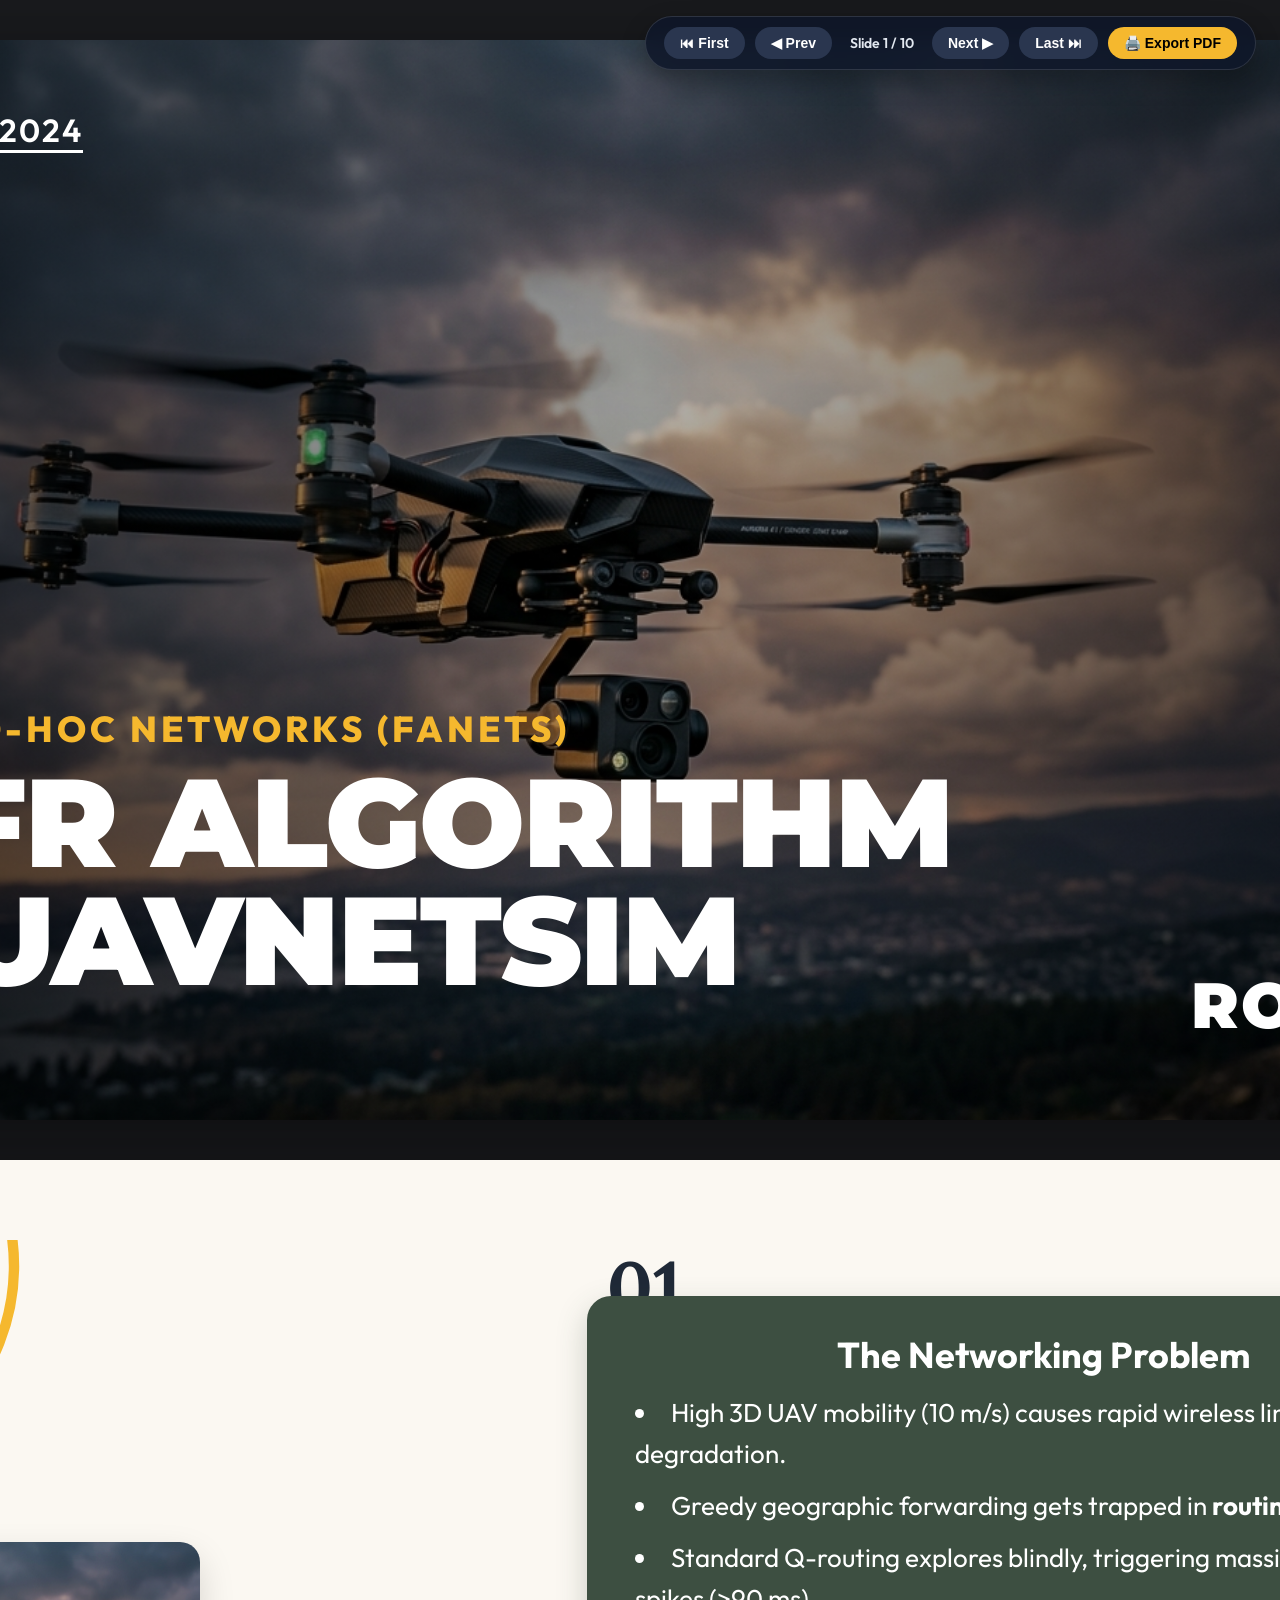
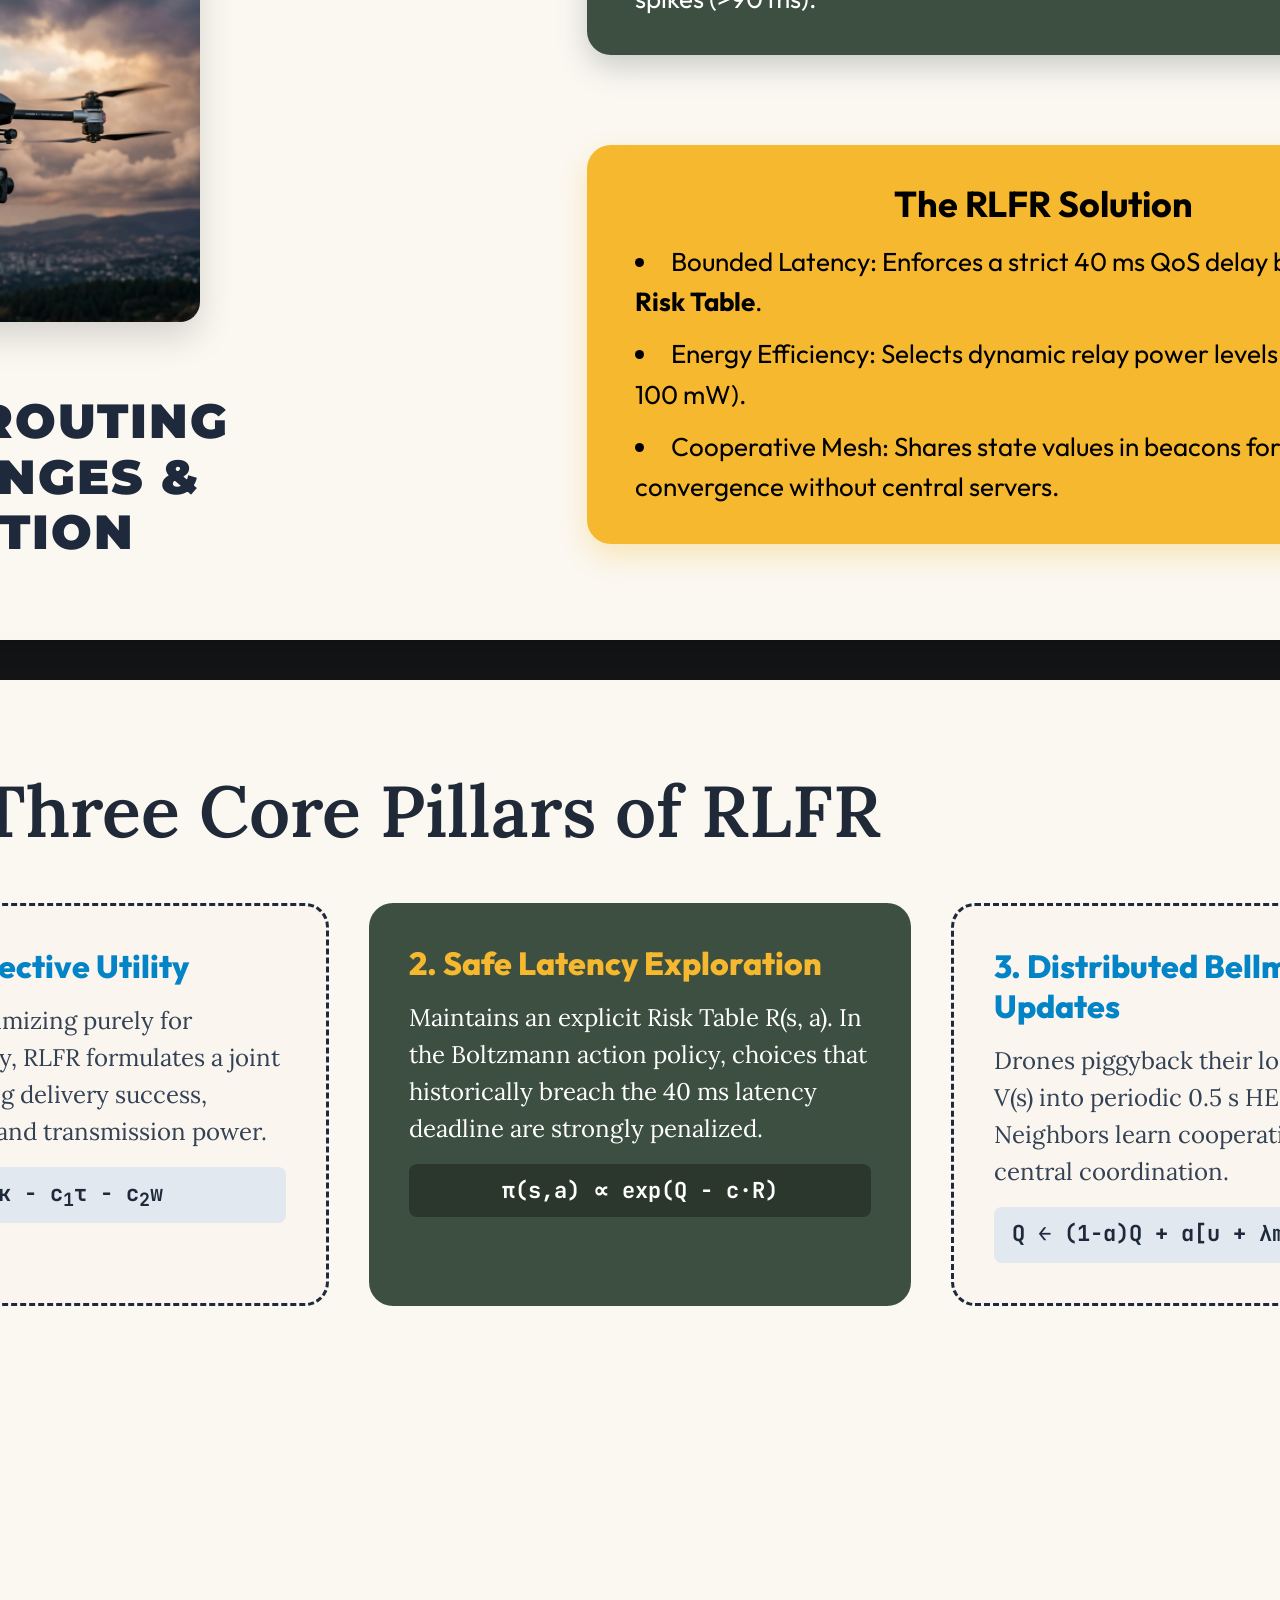
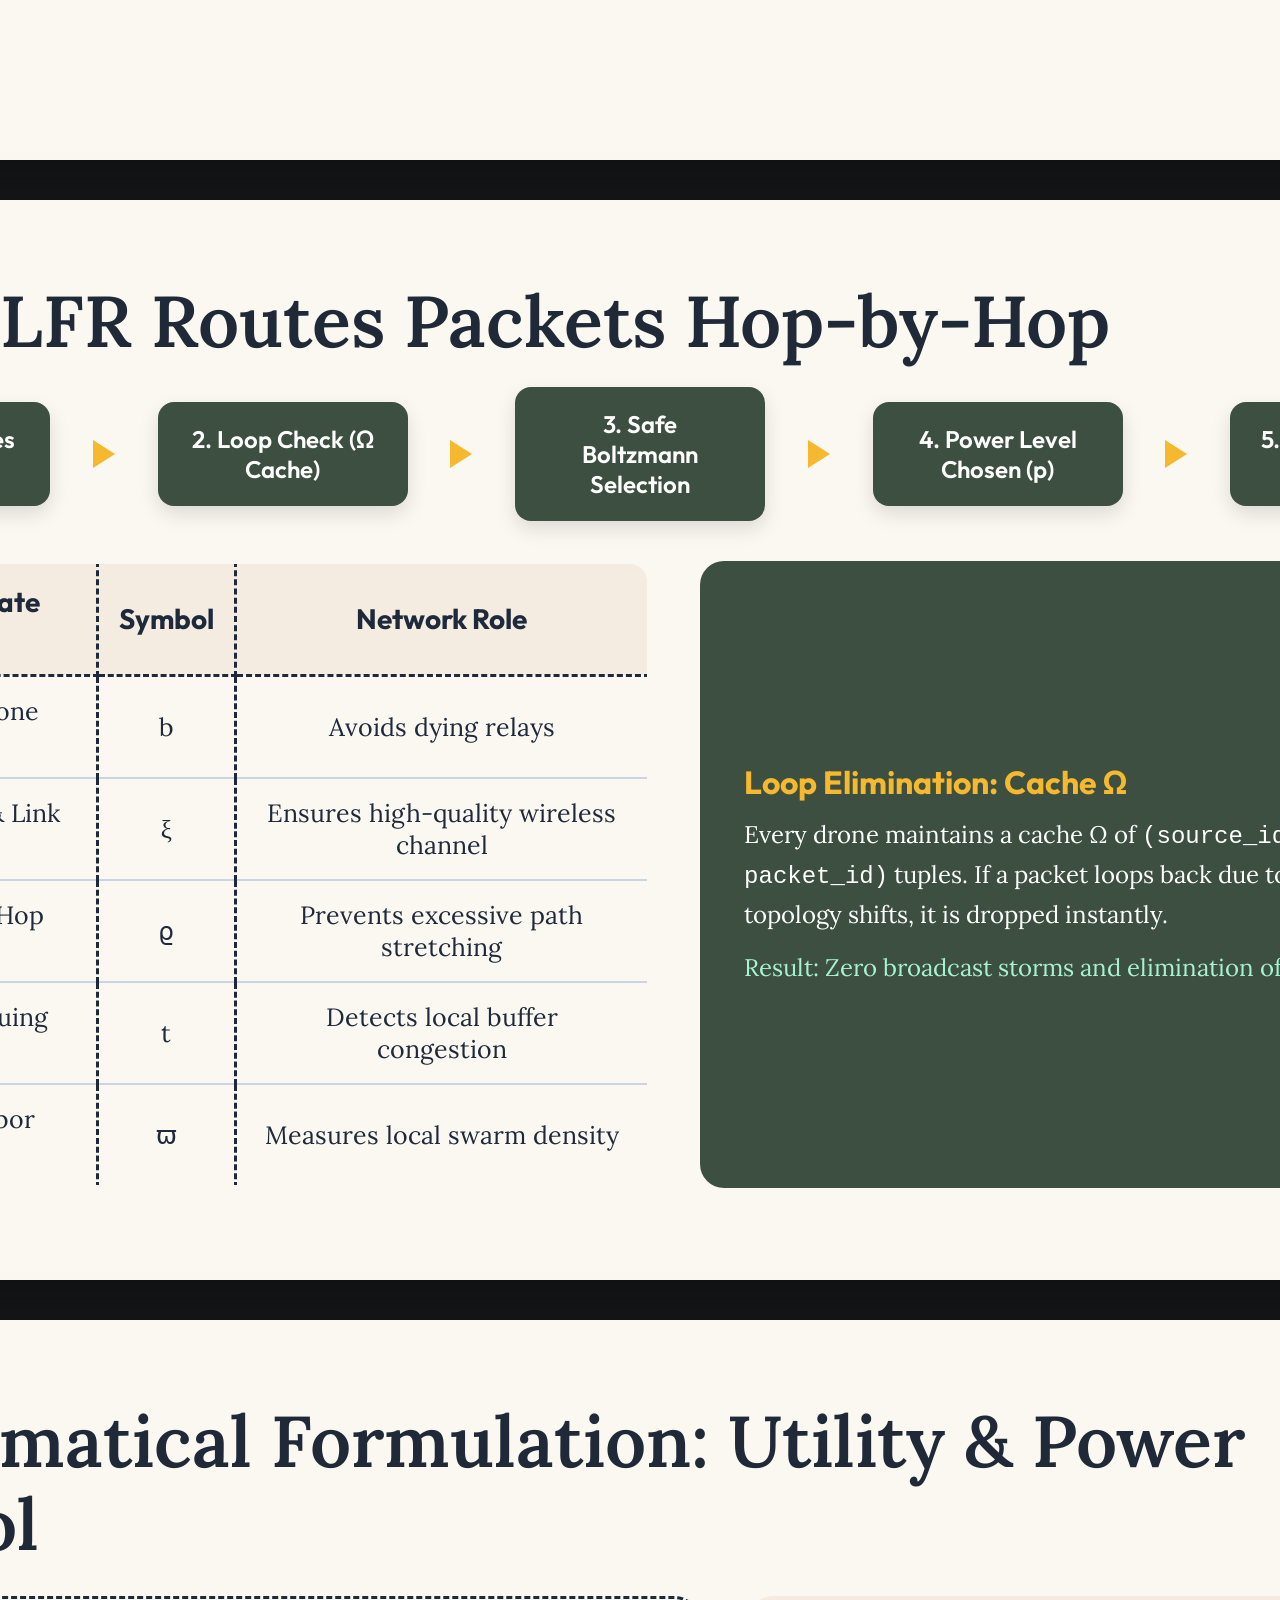
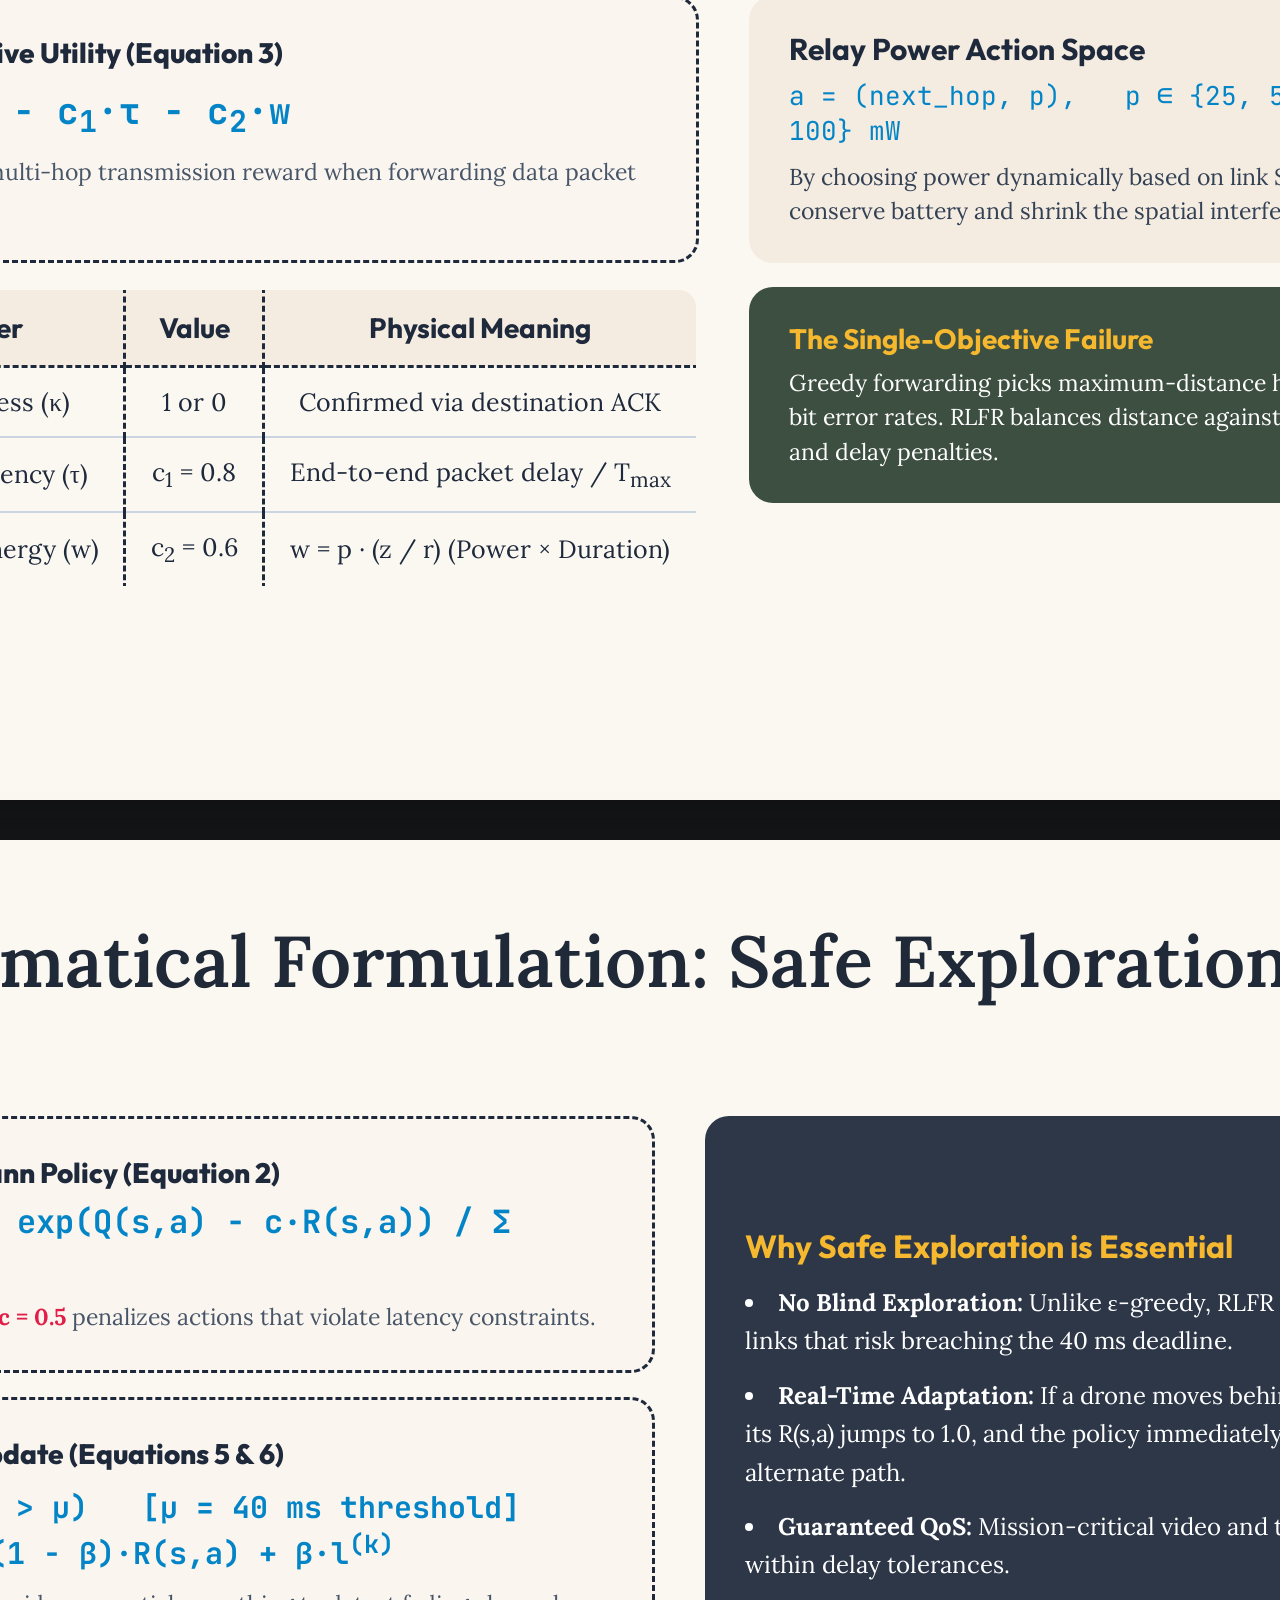
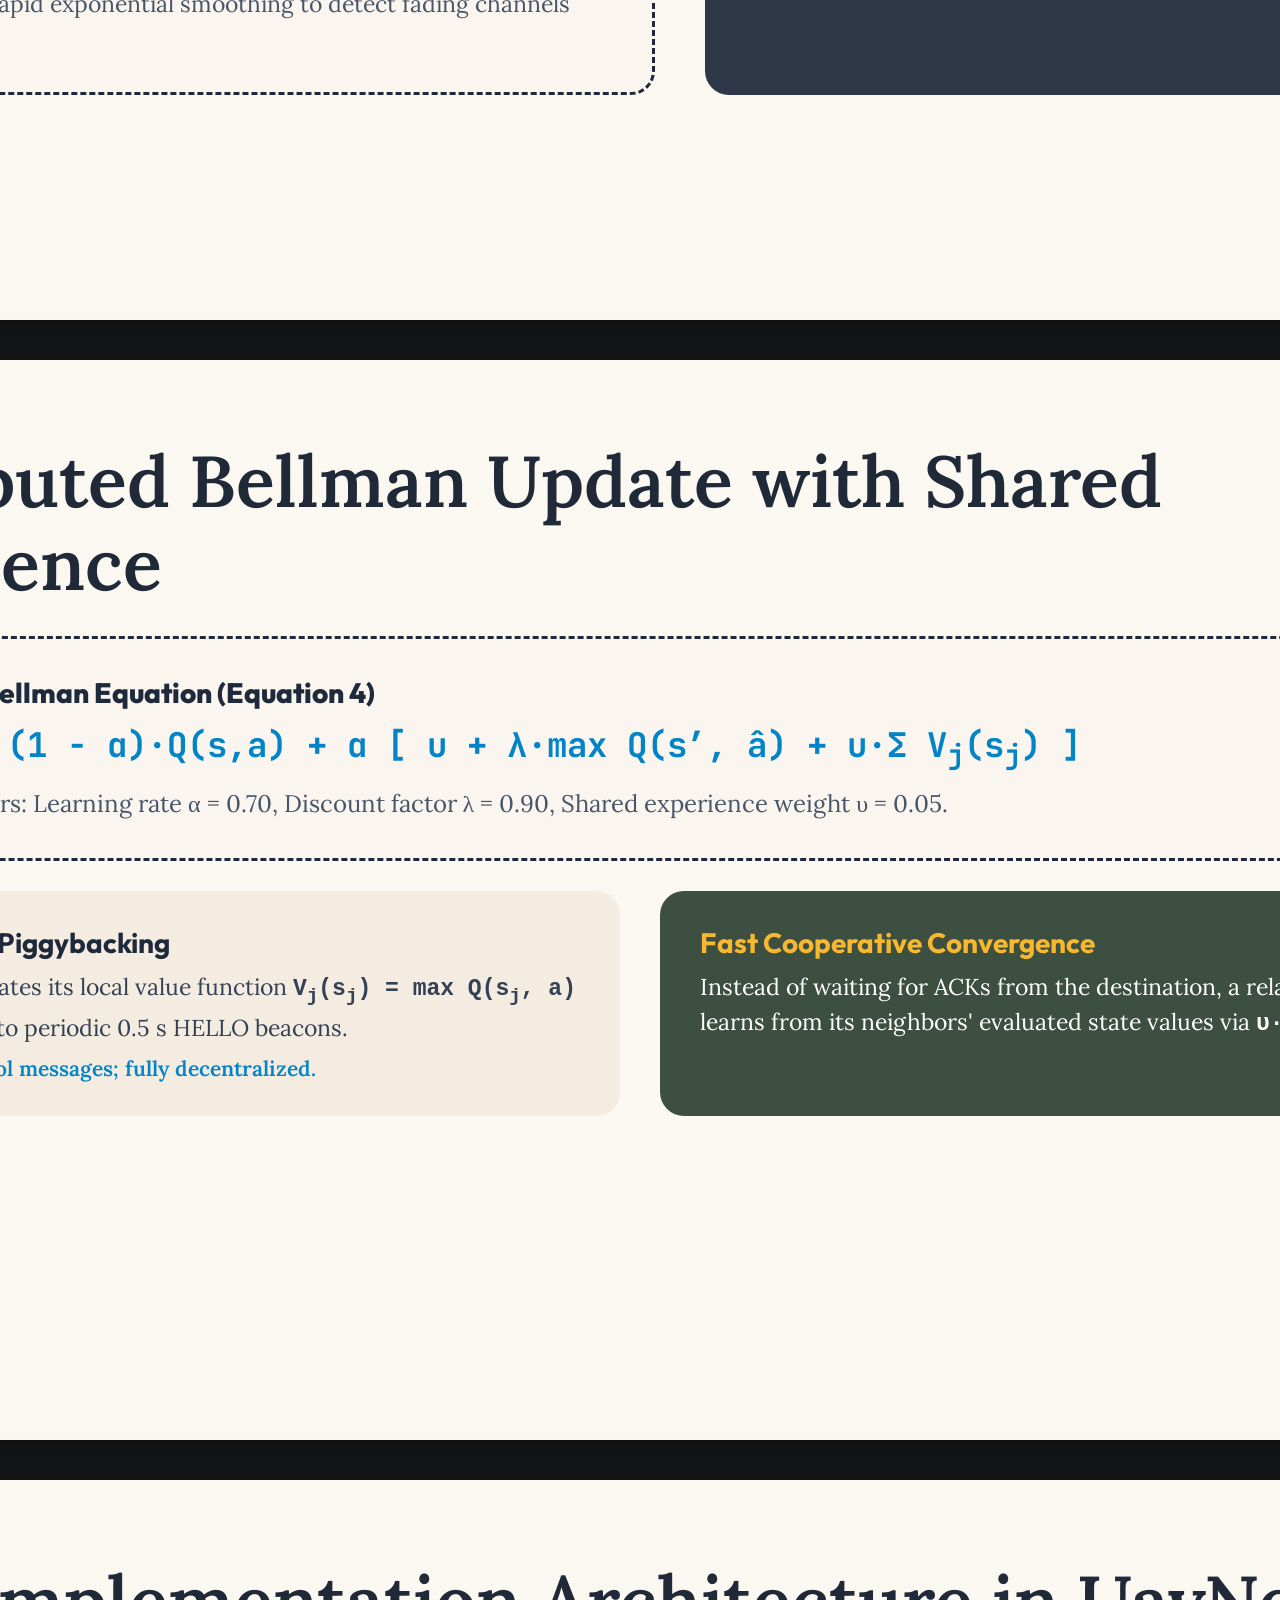
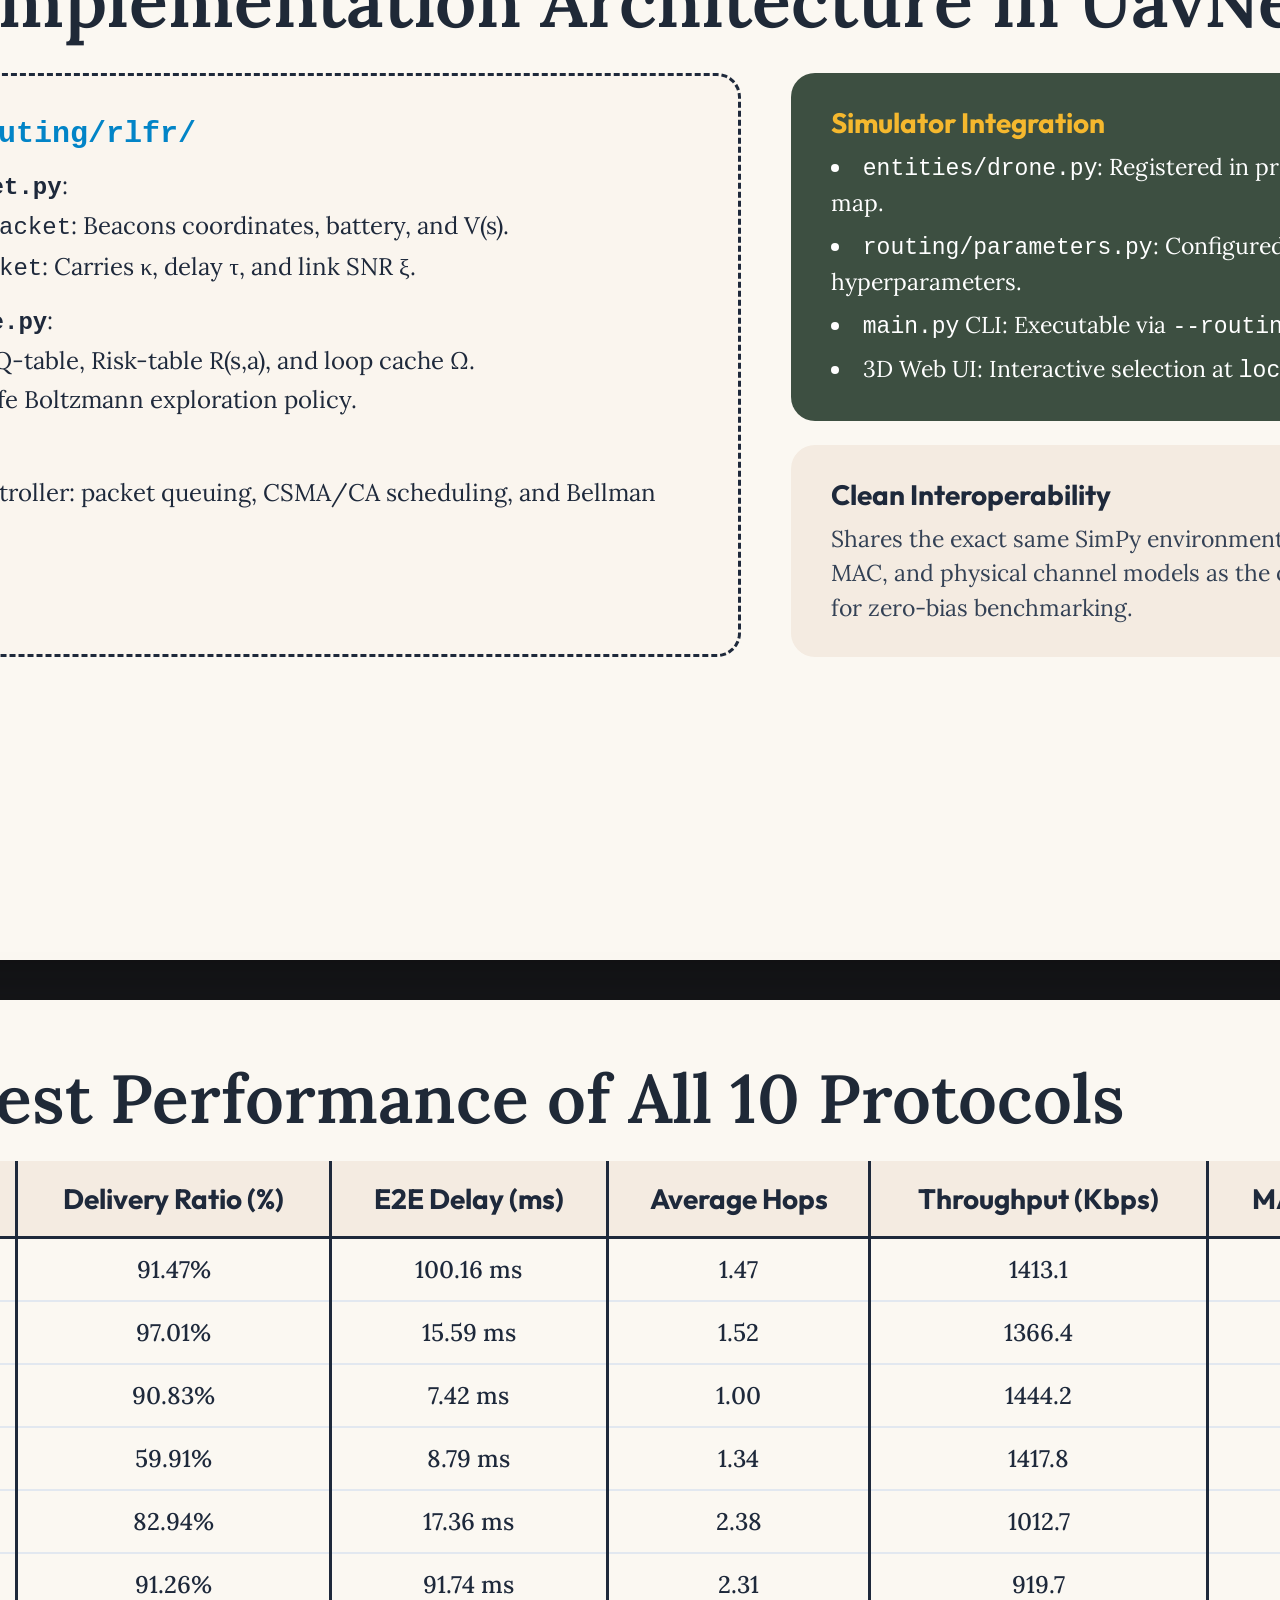
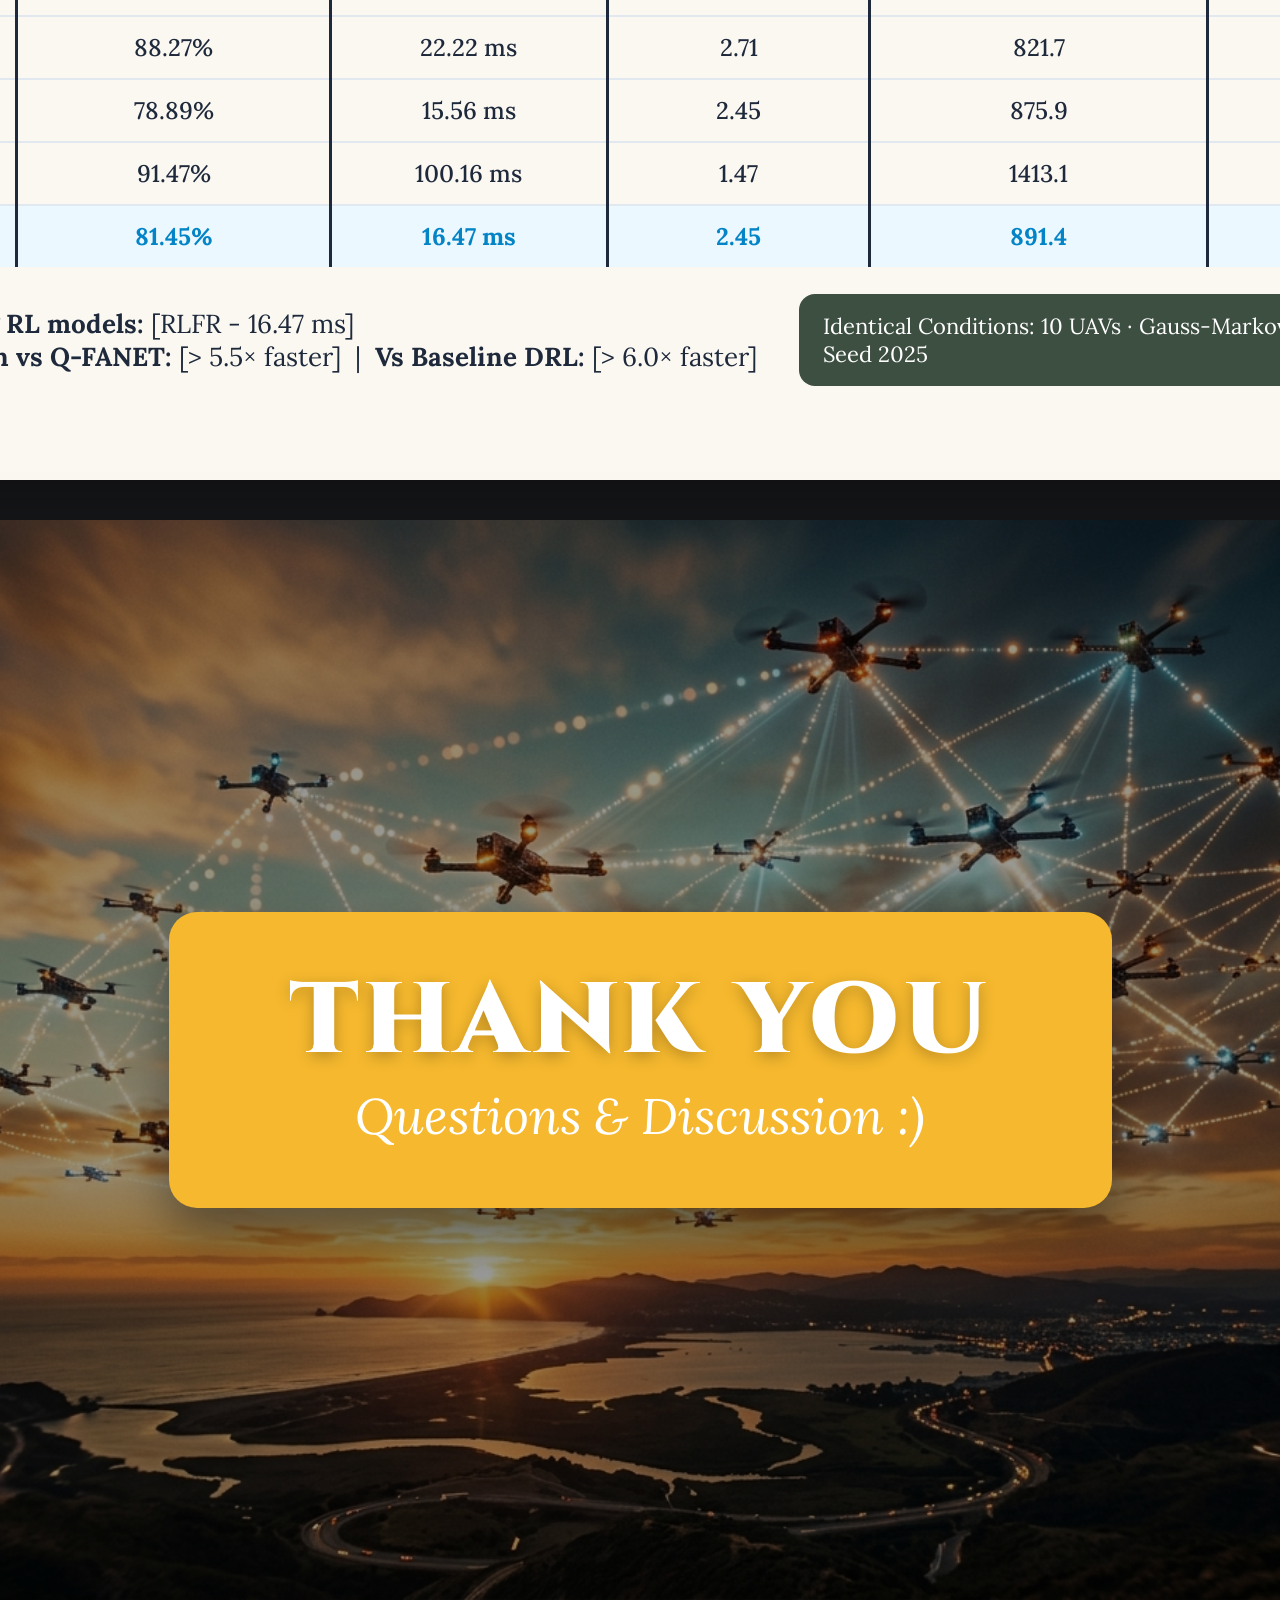
==== commit ec85f208: "feat: Streamline presentation to 10 essential networking slides in Canva aesthetic and add Canva imp" ====
--- a/presentation/rlfr_presentation.html
+++ b/presentation/rlfr_presentation.html
@@ -3,7 +3,7 @@
 <head>
 <meta charset="UTF-8">
 <meta name="viewport" content="width=device-width, initial-scale=1.0">
-<title>RLFR Final Presentation — UAV Network Simulator</title>
+<title>RLFR Protocol Presentation — FANET Routing in UavNetSim</title>
 <link rel="preconnect" href="https://fonts.googleapis.com">
 <link rel="preconnect" href="https://fonts.gstatic.com" crossorigin>
 <link href="https://fonts.googleapis.com/css2?family=Cinzel:wght@700&family=Inter:wght@400;500;600;700;800&family=Lora:ital,wght@0,400;0,500;0,600;1,400&family=Montserrat:wght@400;600;700;800;900&family=Outfit:wght@400;500;600;700;800&family=JetBrains+Mono:wght@400;600;700&display=swap" rel="stylesheet">
@@ -17,10 +17,10 @@
     --sky-blue: #8FAFC4;
     --pale-blue: #E3EDF4;
     --lavender-card: #EBE8F4;
-    --pink-header: #FFD2DC;
     --navy-text: #1E293B;
     --muted-text: #475569;
     --border-dashed: #333333;
+    --primary-blue: #0284C7;
   }
 
   * { box-sizing: border-box; margin: 0; padding: 0; }
@@ -39,7 +39,7 @@
     overflow-x: hidden;
   }
 
-  /* Navigation Bar for browser */
+  /* Floating Control Header */
   .deck-nav {
     position: fixed;
     top: 16px;
@@ -48,17 +48,17 @@
     display: flex;
     gap: 10px;
     background: rgba(15, 23, 42, 0.85);
-    backdrop-filter: blur(8px);
-    padding: 8px 16px;
+    backdrop-filter: blur(10px);
+    padding: 10px 18px;
     border-radius: 30px;
     box-shadow: 0 10px 25px rgba(0,0,0,0.3);
-    border: 1px solid rgba(255,255,255,0.1);
+    border: 1px solid rgba(255,255,255,0.12);
   }
   .deck-nav button {
     background: #2A364F;
     color: #fff;
     border: none;
-    padding: 6px 14px;
+    padding: 8px 16px;
     border-radius: 20px;
     font-size: 14px;
     font-weight: 600;
@@ -78,7 +78,6 @@
     padding: 0 8px;
   }
 
-  /* Presentation container */
   .presentation-container {
     display: flex;
     flex-direction: column;
@@ -87,7 +86,6 @@
     padding: 40px 0;
   }
 
-  /* Individual Slide Canvas */
   .slide {
     width: 1920px;
     height: 1080px;
@@ -109,73 +107,7 @@
     }
   }
 
-  /* Slide 1 Cover */
-  .slide-cover {
-    background-image: url('images/cover_drone.jpg');
-    background-size: cover;
-    background-position: center;
-    display: flex;
-    flex-direction: column;
-    justify-content: space-between;
-    padding: 70px 100px;
-  }
-  .slide-cover::before {
-    content: '';
-    position: absolute;
-    top: 0; left: 0; right: 0; bottom: 0;
-    background: linear-gradient(to right, rgba(0,0,0,0.75) 0%, rgba(0,0,0,0.3) 50%, rgba(0,0,0,0.6) 100%);
-    z-index: 1;
-  }
-  .cover-content {
-    position: relative;
-    z-index: 2;
-    height: 100%;
-    display: flex;
-    flex-direction: column;
-    justify-content: space-between;
-  }
-  .cover-date {
-    font-size: 32px;
-    font-weight: 600;
-    color: #fff;
-    letter-spacing: 2px;
-    text-decoration: underline;
-    text-underline-offset: 8px;
-  }
-  .cover-title-box {
-    margin-top: auto;
-    margin-bottom: 60px;
-  }
-  .cover-sub {
-    font-size: 38px;
-    font-weight: 800;
-    color: #fff;
-    letter-spacing: 5px;
-    margin-bottom: 10px;
-    text-transform: uppercase;
-  }
-  .cover-main-title {
-    font-family: 'Montserrat', sans-serif;
-    font-size: 150px;
-    font-weight: 900;
-    color: #fff;
-    line-height: 0.9;
-    letter-spacing: -2px;
-    text-transform: uppercase;
-  }
-  .cover-vertical-code {
-    position: absolute;
-    right: 80px;
-    bottom: 80px;
-    font-family: 'Montserrat', sans-serif;
-    font-size: 72px;
-    font-weight: 900;
-    color: #fff;
-    line-height: 1.05;
-    text-align: right;
-    letter-spacing: 2px;
-    z-index: 2;
-  }
+  /* Slide Number */
   .slide-number {
     position: absolute;
     bottom: 40px;
@@ -186,7 +118,7 @@
     z-index: 10;
   }
 
-  /* Decorative Corner Emblem */
+  /* Decorative Corner Emblem from Canva Reference */
   .decorative-corner {
     position: absolute;
     top: 0;
@@ -195,93 +127,85 @@
     height: 140px;
   }
 
-  /* Common Slide Typography */
+  /* Common Headings */
   .slide-main-title {
     font-family: 'Lora', 'Playfair Display', serif;
-    font-size: 76px;
+    font-size: 72px;
     font-weight: 600;
     color: #1F2937;
     margin-bottom: 24px;
     line-height: 1.15;
   }
-  .slide-rule {
-    width: 100%;
-    height: 2px;
-    background: #CBD5E1;
-    margin-bottom: 60px;
-  }
-
-  /* Slide 2: Team Members */
-  .team-grid {
-    display: flex;
-    justify-content: space-around;
-    align-items: center;
-    margin-top: 140px;
-    padding: 0 80px;
-  }
-  .team-card {
-    text-align: center;
-    flex: 1;
-  }
-  .team-name {
-    font-family: 'Lora', serif;
-    font-size: 46px;
+
+  /* Slide 1 Cover */
+  .slide-cover {
+    background-image: url('images/cover_drone.jpg');
+    background-size: cover;
+    background-position: center;
+    display: flex;
+    flex-direction: column;
+    justify-content: space-between;
+    padding: 70px 100px;
+  }
+  .slide-cover::before {
+    content: '';
+    position: absolute;
+    top: 0; left: 0; right: 0; bottom: 0;
+    background: linear-gradient(to right, rgba(0,0,0,0.78) 0%, rgba(0,0,0,0.3) 50%, rgba(0,0,0,0.65) 100%);
+    z-index: 1;
+  }
+  .cover-content {
+    position: relative;
+    z-index: 2;
+    height: 100%;
+    display: flex;
+    flex-direction: column;
+    justify-content: space-between;
+  }
+  .cover-date {
+    font-size: 32px;
     font-weight: 600;
-    color: #1F2937;
-    line-height: 1.3;
-  }
-  .team-id {
-    font-family: 'Lora', serif;
-    font-size: 38px;
-    color: #4B5563;
-    margin-top: 10px;
-  }
-
-  /* Slide 3: Project Overview */
-  .slide-overview {
-    background: var(--sky-blue);
-    display: flex;
-    padding: 100px 120px;
-  }
-  .overview-left {
-    flex: 1.2;
-    display: flex;
-    flex-direction: column;
-    justify-content: center;
-    padding-right: 60px;
-  }
-  .overview-left .slide-main-title {
-    color: #0F172A;
-    font-size: 84px;
-    margin-bottom: 40px;
-  }
-  .overview-desc {
-    font-family: 'Lora', serif;
-    font-size: 32px;
-    line-height: 1.6;
-    color: #0F172A;
-    margin-bottom: 30px;
-  }
-  .overview-right {
-    flex: 0.8;
-    display: flex;
-    align-items: center;
-    justify-content: center;
-  }
-  .overview-img-frame {
-    width: 100%;
-    height: 750px;
-    border-radius: 24px;
-    overflow: hidden;
-    box-shadow: 0 20px 40px rgba(0,0,0,0.25);
-  }
-  .overview-img-frame img {
-    width: 100%;
-    height: 100%;
-    object-fit: cover;
-  }
-
-  /* Slide 4: Problem & Motivation */
+    color: #fff;
+    letter-spacing: 2px;
+    text-decoration: underline;
+    text-underline-offset: 8px;
+  }
+  .cover-title-box {
+    margin-top: auto;
+    margin-bottom: 50px;
+  }
+  .cover-sub {
+    font-size: 36px;
+    font-weight: 800;
+    color: var(--gold);
+    letter-spacing: 4px;
+    margin-bottom: 12px;
+    text-transform: uppercase;
+  }
+  .cover-main-title {
+    font-family: 'Montserrat', sans-serif;
+    font-size: 125px;
+    font-weight: 900;
+    color: #fff;
+    line-height: 0.95;
+    letter-spacing: -2px;
+    text-transform: uppercase;
+  }
+  .cover-vertical-code {
+    position: absolute;
+    right: 80px;
+    bottom: 80px;
+    font-family: 'Montserrat', sans-serif;
+    font-size: 64px;
+    font-weight: 900;
+    color: #fff;
+    line-height: 1.1;
+    text-align: right;
+    letter-spacing: 2px;
+    z-index: 2;
+  }
+
+  /* Slide 2: Problem & Motivation */
   .problem-layout {
     display: flex;
     height: 100%;
@@ -320,12 +244,12 @@
   }
   .problem-section-title {
     font-family: 'Montserrat', sans-serif;
-    font-size: 52px;
+    font-size: 48px;
     font-weight: 900;
     color: #1E293B;
-    line-height: 1.1;
+    line-height: 1.15;
     letter-spacing: 2px;
-    margin-top: 40px;
+    margin-top: 30px;
   }
   .problem-box-dark {
     background: var(--dark-green);
@@ -355,7 +279,7 @@
   .box-header-title {
     font-size: 36px;
     font-weight: 700;
-    margin-bottom: 18px;
+    margin-bottom: 16px;
     text-align: center;
   }
   .box-bullets {
@@ -367,177 +291,10 @@
     gap: 12px;
   }
 
-  /* Slide 5: Research Questions */
-  .research-layout {
-    padding: 80px 100px;
-    display: flex;
-    gap: 60px;
-    height: 100%;
-  }
-  .research-left {
-    flex: 0.9;
-  }
-  .research-mid {
-    flex: 0.9;
-    display: flex;
-    flex-direction: column;
-    gap: 30px;
-    align-items: center;
-  }
-  .dashed-card {
+  /* Dashed Cards & Containers */
+  .dashed-card-container {
+    background: #FAF5EE;
     border: 3px dashed #1E293B;
-    border-radius: 24px;
-    overflow: hidden;
-    width: 320px;
-    height: 220px;
-    position: relative;
-    background: #E2E8F0;
-  }
-  .dashed-card img {
-    width: 100%;
-    height: 100%;
-    object-fit: cover;
-  }
-  .card-label {
-    text-align: center;
-    font-family: 'Lora', serif;
-    font-size: 22px;
-    font-weight: 600;
-    color: #1E293B;
-    margin-top: 6px;
-  }
-  .research-right {
-    flex: 1.2;
-    display: flex;
-    flex-direction: column;
-    gap: 36px;
-    justify-content: center;
-  }
-  .objective-bubble {
-    background: var(--lavender-card);
-    border-radius: 24px;
-    padding: 34px 44px;
-  }
-  .objective-bubble-title {
-    font-size: 32px;
-    font-weight: 800;
-    color: #0F172A;
-    margin-bottom: 12px;
-  }
-  .objective-bubble-text {
-    font-family: 'Lora', serif;
-    font-size: 26px;
-    line-height: 1.5;
-    color: #334155;
-  }
-
-  /* Slide 6: Related Work & Research Gap */
-  .gap-layout {
-    padding: 70px 100px;
-    height: 100%;
-    display: flex;
-    flex-direction: column;
-  }
-  .comparison-split-box {
-    display: flex;
-    border: 2px dashed #1E293B;
-    border-radius: 24px;
-    flex: 1;
-    overflow: hidden;
-    margin-bottom: 24px;
-  }
-  .split-left {
-    flex: 1.2;
-    border-right: 2px dashed #1E293B;
-    display: flex;
-    flex-direction: column;
-  }
-  .split-right {
-    flex: 0.8;
-    display: flex;
-    flex-direction: column;
-  }
-  .gap-table {
-    width: 100%;
-    border-collapse: collapse;
-    height: 100%;
-  }
-  .gap-table th {
-    background: #F4EBE1;
-    font-size: 28px;
-    font-weight: 700;
-    padding: 20px;
-    border-bottom: 2px dashed #1E293B;
-    border-right: 2px dashed #1E293B;
-    text-align: center;
-  }
-  .gap-table th:last-child { border-right: none; }
-  .gap-table td {
-    padding: 22px 28px;
-    font-family: 'Lora', serif;
-    font-size: 25px;
-    line-height: 1.45;
-    border-bottom: 1px solid #E2E8F0;
-    border-right: 2px dashed #1E293B;
-    text-align: center;
-  }
-  .gap-table td:last-child { border-right: none; }
-  .gap-table tr:nth-child(even) td { background: #FAF5EE; }
-
-  .gap-header-row {
-    display: flex;
-    border-bottom: 2px dashed #1E293B;
-    background: #F4EBE1;
-  }
-  .gap-header-cell {
-    flex: 1;
-    text-align: center;
-    padding: 20px;
-    font-size: 28px;
-    font-weight: 800;
-    text-transform: uppercase;
-  }
-  .gap-header-cell:first-child { border-right: 2px dashed #1E293B; }
-  .gap-content-row {
-    display: flex;
-    flex: 1;
-  }
-  .gap-content-cell {
-    flex: 1;
-    padding: 30px;
-    font-family: 'Lora', serif;
-    font-size: 26px;
-    line-height: 1.6;
-  }
-  .gap-content-cell:first-child { border-right: 2px dashed #1E293B; background: #FAF5EE; }
-
-  /* Slide 7: Dataset / Simulation Setup */
-  .dataset-layout {
-    padding: 70px 100px;
-    display: flex;
-    gap: 60px;
-    height: 100%;
-  }
-  .dataset-left {
-    flex: 0.9;
-    display: flex;
-    flex-direction: column;
-    gap: 30px;
-  }
-  .dataset-right {
-    flex: 1.1;
-    display: flex;
-    flex-direction: column;
-    justify-content: center;
-  }
-  .dataset-overview-card {
-    background: var(--dark-green);
-    color: #fff;
-    border-radius: 24px;
-    padding: 36px 44px;
-  }
-  .dataset-challenges-card {
-    background: #F4EBE1;
     border-radius: 24px;
     padding: 36px 44px;
   }
@@ -550,17 +307,17 @@
   }
   .custom-dashed-table th {
     background: #F4EBE1;
-    font-size: 32px;
+    font-size: 28px;
     font-weight: 700;
-    padding: 24px;
+    padding: 20px;
     border-bottom: 3px dashed #1E293B;
     border-right: 3px dashed #1E293B;
     text-align: center;
   }
   .custom-dashed-table th:last-child { border-right: none; }
   .custom-dashed-table td {
-    padding: 24px;
-    font-size: 28px;
+    padding: 18px 24px;
+    font-size: 25px;
     font-family: 'Lora', serif;
     border-bottom: 2px solid #CBD5E1;
     border-right: 3px dashed #1E293B;
@@ -568,42 +325,36 @@
   }
   .custom-dashed-table td:last-child { border-right: none; }
 
-  /* Slide 8: Pipeline Flowchart */
+  /* Flow row */
   .flow-row {
     display: flex;
     justify-content: space-between;
     align-items: center;
-    margin-bottom: 50px;
-    padding: 0 40px;
+    margin-bottom: 40px;
+    padding: 0 20px;
   }
   .flow-pill {
     background: var(--dark-green);
     color: #fff;
-    padding: 24px 32px;
+    padding: 22px 28px;
     border-radius: 16px;
-    font-size: 26px;
+    font-size: 24px;
     font-weight: 600;
     text-align: center;
-    box-shadow: 0 8px 20px rgba(0,0,0,0.15);
+    box-shadow: 0 8px 20px rgba(0,0,0,0.12);
     flex: 1;
     max-width: 250px;
   }
   .flow-arrow {
     width: 0;
     height: 0;
-    border-top: 16px solid transparent;
-    border-bottom: 16px solid transparent;
-    border-left: 24px solid var(--gold);
-    margin: 0 10px;
-  }
-
-  /* Slide 12: Benchmark Table (Like Page 12 of PDF) */
-  .table-benchmark-container {
-    padding: 60px 100px;
-    display: flex;
-    flex-direction: column;
-    height: 100%;
-  }
+    border-top: 14px solid transparent;
+    border-bottom: 14px solid transparent;
+    border-left: 22px solid var(--gold);
+    margin: 0 8px;
+  }
+
+  /* Benchmark Table */
   .canva-benchmark-table {
     width: 100%;
     border-collapse: collapse;
@@ -613,17 +364,17 @@
   }
   .canva-benchmark-table th {
     background: #F4EBE1;
-    font-size: 30px;
+    font-size: 28px;
     font-weight: 700;
-    padding: 22px;
+    padding: 20px;
     border-bottom: 3px solid #1E293B;
     border-right: 3px solid #1E293B;
     text-align: center;
   }
   .canva-benchmark-table th:last-child { border-right: none; }
   .canva-benchmark-table td {
-    padding: 16px 20px;
-    font-size: 26px;
+    padding: 15px 18px;
+    font-size: 24px;
     font-family: 'Lora', serif;
     font-weight: 500;
     border-bottom: 2px solid #E2E8F0;
@@ -636,107 +387,17 @@
     font-weight: 700;
     color: #0284C7;
   }
-  .table-callout-box {
-    margin-top: 30px;
-    font-size: 28px;
-    font-family: 'Lora', serif;
-    color: #1E293B;
-    line-height: 1.5;
-  }
-
-  /* Slide 13: Bar Chart Comparison */
-  .chart-slide-layout {
-    padding: 60px 100px;
-    display: flex;
-    gap: 60px;
-    height: 100%;
-    align-items: center;
-  }
-  .chart-canvas-box {
-    flex: 1.2;
-    background: #fff;
-    border: 3px solid #CBD5E1;
-    border-radius: 20px;
-    padding: 40px;
-    box-shadow: 0 10px 25px rgba(0,0,0,0.05);
-  }
+
+  /* Chart Layout */
   .chart-dark-bubble {
-    flex: 0.8;
     background: #2D3748;
     color: #fff;
     border-radius: 30px;
-    padding: 50px 60px;
+    padding: 44px 50px;
     position: relative;
   }
-  .chart-dark-bubble::after {
-    content: '';
-    position: absolute;
-    left: -20px;
-    top: 50%;
-    border-top: 20px solid transparent;
-    border-bottom: 20px solid transparent;
-    border-right: 20px solid #2D3748;
-  }
-
-  /* Slide 15: Limitations Table */
-  .limitations-table {
-    width: 100%;
-    border-collapse: collapse;
-    border: 3px solid #1E293B;
-  }
-  .limitations-table th {
-    background: var(--pink-header);
-    font-size: 32px;
-    font-weight: 700;
-    padding: 24px;
-    border-bottom: 3px solid #1E293B;
-    border-right: 3px solid #1E293B;
-    text-align: center;
-  }
-  .limitations-table th:last-child { border-right: none; }
-  .limitations-table td {
-    padding: 22px 30px;
-    font-size: 26px;
-    font-family: 'Lora', serif;
-    border-bottom: 2px solid #E2E8F0;
-    border-right: 3px solid #1E293B;
-  }
-  .limitations-table td:last-child { border-right: none; }
-
-  /* Slide 17: Search box References */
-  .ref-search-header {
-    background: #fff;
-    border: 3px solid #1E293B;
-    border-radius: 50px;
-    display: flex;
-    align-items: center;
-    justify-content: space-between;
-    padding: 16px 40px;
-    margin-bottom: 50px;
-    box-shadow: 0 8px 20px rgba(0,0,0,0.06);
-  }
-  .ref-card-item {
-    margin-bottom: 28px;
-  }
-  .ref-badge {
-    font-size: 32px;
-    font-weight: 800;
-    color: #0F172A;
-    display: flex;
-    align-items: center;
-    gap: 12px;
-    margin-bottom: 6px;
-  }
-  .ref-text {
-    font-family: 'Lora', serif;
-    font-size: 26px;
-    color: #334155;
-    padding-left: 48px;
-    text-decoration: underline;
-    text-underline-offset: 6px;
-  }
-
-  /* Slide 18: Closing Thank You */
+
+  /* Thank You Slide */
   .slide-closing {
     background-image: url('images/swarm_drone.jpg');
     background-size: cover;
@@ -757,24 +418,24 @@
     z-index: 2;
     background: var(--gold);
     color: #fff;
-    padding: 70px 140px;
+    padding: 60px 120px;
     border-radius: 28px;
     text-align: center;
     box-shadow: 0 25px 50px rgba(0,0,0,0.4);
   }
   .closing-main-text {
     font-family: 'Cinzel', 'Montserrat', serif;
-    font-size: 110px;
+    font-size: 100px;
     font-weight: 900;
     letter-spacing: 4px;
     line-height: 1;
-    margin-bottom: 14px;
+    margin-bottom: 12px;
     color: #FFFFFF;
     text-shadow: 0 4px 15px rgba(0,0,0,0.25);
   }
   .closing-sub-text {
     font-family: 'Lora', italic, serif;
-    font-size: 54px;
+    font-size: 50px;
     color: #FFFFFF;
     font-style: italic;
   }
@@ -785,92 +446,35 @@
 <div class="deck-nav">
   <button onclick="scrollToSlide(0)">⏮ First</button>
   <button onclick="prevSlide()">◀ Prev</button>
-  <div class="counter" id="navCounter">Slide 1 / 18</div>
+  <div class="counter" id="navCounter">Slide 1 / 10</div>
   <button onclick="nextSlide()">Next ▶</button>
-  <button onclick="scrollToSlide(17)">Last ⏭</button>
+  <button onclick="scrollToSlide(9)">Last ⏭</button>
   <button onclick="window.print()" style="background: var(--gold); color: #000;">🖨️ Export PDF</button>
 </div>
 
 <div class="presentation-container">
 
   <!-- ========================================== -->
-  <!-- SLIDE 1: COVER SLIDE                       -->
+  <!-- SLIDE 1: TITLE & COVER                     -->
   <!-- ========================================== -->
   <section class="slide slide-cover" id="slide-1">
     <div class="cover-content">
-      <div class="cover-date">8.4.2026</div>
+      <div class="cover-date">IEEE TCOMM 2024</div>
       <div class="cover-title-box">
-        <div class="cover-sub">UAV NETWORK SIMULATION</div>
-        <div class="cover-main-title">FINAL<br>PRESENTATION</div>
-      </div>
-    </div>
-    <div class="cover-vertical-code">CSE<br>4622</div>
+        <div class="cover-sub">Flying Ad-Hoc Networks (FANETs)</div>
+        <div class="cover-main-title">RLFR ALGORITHM<br>IN UAVNETSIM</div>
+      </div>
+    </div>
+    <div class="cover-vertical-code">NET<br>ROUTING</div>
     <div class="slide-number" style="color: #fff;">1</div>
   </section>
 
   <!-- ========================================== -->
-  <!-- SLIDE 2: TEAM MEMBERS                      -->
-  <!-- ========================================== -->
-  <section class="slide" style="padding: 100px 140px;" id="slide-2">
-    <!-- Top-left emblem -->
-    <svg class="decorative-corner" viewBox="0 0 100 100">
-      <path d="M0,0 Q60,0 80,60 Q85,85 100,100 L0,100 Z" fill="#2E4032" />
-      <path d="M10,0 Q65,0 85,65 Q90,85 100,95" stroke="#F5B82E" stroke-width="8" fill="none" />
-    </svg>
-
-    <div style="text-align: center; margin-top: 30px;">
-      <h1 class="slide-main-title" style="font-size: 92px;">Team Members</h1>
-      <div class="slide-rule" style="width: 80%; margin: 0 auto 80px auto;"></div>
-    </div>
-
-    <div class="team-grid">
-      <div class="team-card">
-        <div class="team-name">Moomtahina<br>Ahsan</div>
-        <div class="team-id">220041106</div>
-      </div>
-      <div class="team-card">
-        <div class="team-name">Haman Bello<br>&nbsp;</div>
-        <div class="team-id">220041158</div>
-      </div>
-      <div class="team-card">
-        <div class="team-name">Madina<br>Akbari</div>
-        <div class="team-id">220041162</div>
-      </div>
-    </div>
-    <div class="slide-number">2</div>
-  </section>
-
-  <!-- ========================================== -->
-  <!-- SLIDE 3: PROJECT OVERVIEW                  -->
-  <!-- ========================================== -->
-  <section class="slide slide-overview" id="slide-3">
-    <div class="overview-left">
-      <h1 class="slide-main-title">Project Overview</h1>
-      <p class="overview-desc">
-        This project integrates and validates the <strong>RLFR (Reinforcement Learning Fast Routing)</strong> protocol from <em>IEEE Transactions on Communications (Nov 2024)</em> inside the UavNetSim discrete-event simulation platform.
-      </p>
-      <p class="overview-desc">
-        It comprehensively evaluates RLFR against <strong>nine existing ad-hoc routing protocols</strong> (Greedy, DSDV, GRAD, OPAR, QRouting, QFANET, QGeo, QMR, and Baseline DRL) under identical 10-node Gauss-Markov 3D mobility dynamics.
-      </p>
-      <p class="overview-desc">
-        RLFR achieved an average end-to-end delay of <strong>16.47 ms</strong>, cutting network latency by <strong>> 5.5× compared to Q-FANET (91.74 ms)</strong> while maintaining an 81.45% packet delivery ratio.
-      </p>
-    </div>
-    <div class="overview-right">
-      <div class="overview-img-frame">
-        <img src="images/drone_sensor.jpg" alt="Autonomous Drone Sensor System">
-      </div>
-    </div>
-    <div class="slide-number" style="color: #0F172A;">3</div>
-  </section>
-
-  <!-- ========================================== -->
-  <!-- SLIDE 4: PROBLEM AND MOTIVATION            -->
-  <!-- ========================================== -->
-  <section class="slide" id="slide-4">
+  <!-- SLIDE 2: THE PROBLEM & MOTIVATION IN FANETs-->
+  <!-- ========================================== -->
+  <section class="slide" id="slide-2">
     <div class="problem-layout">
       <div class="problem-left-col">
-        <!-- Concentric arcs in yellow/amber -->
         <svg class="concentric-arcs" viewBox="0 0 200 200">
           <circle cx="20" cy="20" r="40" fill="none" stroke="#F5B82E" stroke-width="8" stroke-dasharray="12 4" />
           <circle cx="20" cy="20" r="70" fill="none" stroke="#F5B82E" stroke-width="8" />
@@ -880,11 +484,11 @@
         </svg>
 
         <div class="problem-framed-img">
-          <img src="images/cover_drone.jpg" alt="Drone Flying in Storm">
+          <img src="images/cover_drone.jpg" alt="Aerial Drone in 3D Motion">
         </div>
 
         <div class="problem-section-title">
-          PROBLEM<br>AND<br>MOTIVATION
+          FANET ROUTING<br>CHALLENGES &amp;<br>MOTIVATION
         </div>
       </div>
 
@@ -893,11 +497,11 @@
         <div style="position: relative; margin-top: 40px;">
           <div class="box-num">01.</div>
           <div class="problem-box-dark">
-            <div class="box-header-title">Problem</div>
+            <div class="box-header-title">The Networking Problem</div>
             <ul class="box-bullets">
-              <li>High 3D UAV mobility causes rapid link breakages and dynamic topology shifts.</li>
-              <li>Greedy forwarding frequently falls into <strong>routing voids</strong> (local minimum traps).</li>
-              <li>Classical Q-routing explores blindly, picking degraded links that cause severe latency spikes.</li>
+              <li>High 3D UAV mobility (10 m/s) causes rapid wireless link degradation.</li>
+              <li>Greedy geographic forwarding gets trapped in <strong>routing voids</strong>.</li>
+              <li>Standard Q-routing explores blindly, triggering massive latency spikes (>90 ms).</li>
             </ul>
           </div>
         </div>
@@ -906,738 +510,400 @@
         <div style="position: relative; margin-top: 50px;">
           <div class="box-num" style="left: auto; right: 20px;">02.</div>
           <div class="motivation-box-gold">
-            <div class="box-header-title">Motivation</div>
+            <div class="box-header-title">The RLFR Solution</div>
             <ul class="box-bullets">
-              <li>Time-critical aerial missions require guaranteed, low end-to-end packet latency.</li>
-              <li>Drone battery limits demand adaptive, intelligent transmission power control.</li>
-              <li>Safe reinforcement learning can bound latency risk while sharing neighbor experience cooperatively.</li>
+              <li>Bounded Latency: Enforces a strict 40 ms QoS delay budget via a <strong>Risk Table</strong>.</li>
+              <li>Energy Efficiency: Selects dynamic relay power levels (25, 50, 75, 100 mW).</li>
+              <li>Cooperative Mesh: Shares state values in beacons for fast convergence without central servers.</li>
             </ul>
           </div>
         </div>
       </div>
     </div>
+    <div class="slide-number">2</div>
+  </section>
+
+  <!-- ========================================== -->
+  <!-- SLIDE 3: THE THREE PILLARS OF RLFR         -->
+  <!-- ========================================== -->
+  <section class="slide" style="padding: 90px 100px;" id="slide-3">
+    <!-- Corner emblem -->
+    <svg class="decorative-corner" viewBox="0 0 100 100">
+      <path d="M0,0 Q60,0 80,60 Q85,85 100,100 L0,100 Z" fill="#2E4032" />
+      <path d="M10,0 Q65,0 85,65 Q90,85 100,95" stroke="#F5B82E" stroke-width="8" fill="none" />
+    </svg>
+
+    <h1 class="slide-main-title" style="margin-left: 50px;">The Three Core Pillars of RLFR</h1>
+    
+    <div style="display: flex; gap: 40px; margin-top: 50px;">
+      <!-- Pillar 1 -->
+      <div style="flex: 1; background: #FAF5EE; border: 3px dashed #1E293B; border-radius: 24px; padding: 40px; display: flex; flex-direction: column;">
+        <div style="font-size: 32px; font-weight: 800; color: #0284C7; margin-bottom: 16px;">1. Multi-Objective Utility</div>
+        <p style="font-family: 'Lora', serif; font-size: 24px; line-height: 1.55; color: #334155; margin-bottom: 16px;">
+          Rather than optimizing purely for distance or delay, RLFR formulates a joint utility combining delivery success, packet latency, and transmission power.
+        </p>
+        <div style="font-family: 'JetBrains Mono', monospace; font-size: 22px; font-weight: 700; color: #1E293B; background: #E2E8F0; padding: 12px; border-radius: 8px; text-align: center;">
+          u = &kappa; &minus; c<sub>1</sub>&tau; &minus; c<sub>2</sub>w
+        </div>
+      </div>
+
+      <!-- Pillar 2 -->
+      <div style="flex: 1; background: var(--dark-green); color: #fff; border-radius: 24px; padding: 40px; display: flex; flex-direction: column;">
+        <div style="font-size: 32px; font-weight: 800; color: var(--gold); margin-bottom: 16px;">2. Safe Latency Exploration</div>
+        <p style="font-family: 'Lora', serif; font-size: 24px; line-height: 1.55; margin-bottom: 16px;">
+          Maintains an explicit Risk Table R(s, a). In the Boltzmann action policy, choices that historically breach the 40 ms latency deadline are strongly penalized.
+        </p>
+        <div style="font-family: 'JetBrains Mono', monospace; font-size: 22px; font-weight: 700; color: #fff; background: rgba(0,0,0,0.3); padding: 12px; border-radius: 8px; text-align: center;">
+          &pi;(s,a) &prop; exp(Q &minus; c&middot;R)
+        </div>
+      </div>
+
+      <!-- Pillar 3 -->
+      <div style="flex: 1; background: #FAF5EE; border: 3px dashed #1E293B; border-radius: 24px; padding: 40px; display: flex; flex-direction: column;">
+        <div style="font-size: 32px; font-weight: 800; color: #0284C7; margin-bottom: 16px;">3. Distributed Bellman Updates</div>
+        <p style="font-family: 'Lora', serif; font-size: 24px; line-height: 1.55; color: #334155; margin-bottom: 16px;">
+          Drones piggyback their local state-value V(s) into periodic 0.5 s HELLO beacons. Neighbors learn cooperatively with zero central coordination.
+        </p>
+        <div style="font-family: 'JetBrains Mono', monospace; font-size: 22px; font-weight: 700; color: #1E293B; background: #E2E8F0; padding: 12px; border-radius: 8px; text-align: center;">
+          Q &larr; (1&minus;&alpha;)Q + &alpha;[u + &lambda;max Q + &upsilon;&Sigma;V<sub>j</sub>]
+        </div>
+      </div>
+    </div>
+    <div class="slide-number">3</div>
+  </section>
+
+  <!-- ========================================== -->
+  <!-- SLIDE 4: END-TO-END ROUTING FLOW           -->
+  <!-- ========================================== -->
+  <section class="slide" style="padding: 80px 100px;" id="slide-4">
+    <h1 class="slide-main-title">How RLFR Routes Packets Hop-by-Hop</h1>
+
+    <!-- Process Flow -->
+    <div class="flow-row">
+      <div class="flow-pill">1. Packet Arrives at Drone</div>
+      <div class="flow-arrow"></div>
+      <div class="flow-pill">2. Loop Check (&Omega; Cache)</div>
+      <div class="flow-arrow"></div>
+      <div class="flow-pill">3. Safe Boltzmann Selection</div>
+      <div class="flow-arrow"></div>
+      <div class="flow-pill">4. Power Level Chosen (p)</div>
+      <div class="flow-arrow"></div>
+      <div class="flow-pill">5. CSMA/CA MAC Transmission</div>
+    </div>
+
+    <!-- State & Decisions Grid -->
+    <div style="display: flex; gap: 50px; margin-top: 30px;">
+      <div style="flex: 1.1;">
+        <table class="custom-dashed-table">
+          <thead>
+            <tr>
+              <th>Observed State Variable</th>
+              <th>Symbol</th>
+              <th>Network Role</th>
+            </tr>
+          </thead>
+          <tbody>
+            <tr>
+              <td>Candidate Drone Battery</td>
+              <td>b</td>
+              <td>Avoids dying relays</td>
+            </tr>
+            <tr>
+              <td>Received SNR &amp; Link Gain</td>
+              <td>&xi;</td>
+              <td>Ensures high-quality wireless channel</td>
+            </tr>
+            <tr>
+              <td>Accumulated Hop Count</td>
+              <td>&varrho;</td>
+              <td>Prevents excessive path stretching</td>
+            </tr>
+            <tr>
+              <td>One-Hop Queuing Delay</td>
+              <td>t</td>
+              <td>Detects local buffer congestion</td>
+            </tr>
+            <tr>
+              <td>Active Neighbor Count</td>
+              <td>&varpi;</td>
+              <td>Measures local swarm density</td>
+            </tr>
+          </tbody>
+        </table>
+      </div>
+
+      <div style="flex: 0.9; background: var(--dark-green); color: #fff; border-radius: 24px; padding: 36px 44px; display: flex; flex-direction: column; justify-content: center;">
+        <div style="font-size: 32px; font-weight: 700; color: var(--gold); margin-bottom: 14px;">Loop Elimination: Cache &Omega;</div>
+        <p style="font-family: 'Lora', serif; font-size: 24px; line-height: 1.6;">
+          Every drone maintains a cache &Omega; of <code>(source_id, packet_id)</code> tuples. If a packet loops back due to mobile topology shifts, it is dropped instantly.
+        </p>
+        <div style="font-family: 'Lora', serif; font-size: 24px; line-height: 1.6; margin-top: 14px; color: #A7F3D0;">
+          Result: Zero broadcast storms and elimination of routing cycles.
+        </div>
+      </div>
+    </div>
     <div class="slide-number">4</div>
   </section>
 
   <!-- ========================================== -->
-  <!-- SLIDE 5: RESEARCH QUESTIONS & OBJECTIVES   -->
-  <!-- ========================================== -->
-  <section class="slide" id="slide-5">
-    <div class="research-layout">
-      <div class="research-left">
-        <h1 class="slide-main-title" style="font-size: 70px;">Research<br>Questions</h1>
-        <p style="font-family: 'Lora', serif; font-size: 30px; line-height: 1.6; color: #334155; margin-top: 30px;">
-          How effectively can safe reinforcement learning with latency-risk constraints balance packet delivery ratio, end-to-end delay, and communication energy in dynamic FANETs?
-        </p>
-      </div>
-
-      <div class="research-mid">
-        <div class="dashed-card">
-          <img src="images/cover_drone.jpg" alt="GaussMarkov 3D Mobility">
-        </div>
-        <div class="card-label">01. GaussMarkov 3D Mobility</div>
-
-        <div class="dashed-card">
-          <img src="images/drone_sensor.jpg" alt="Radio Link & MAC">
-        </div>
-        <div class="card-label">02. CSMA/CA MAC &amp; SNR</div>
-      </div>
-
-      <div class="research-right">
-        <div class="objective-bubble">
-          <div class="objective-bubble-title">Objective 1: Multi-Objective Utility</div>
-          <div class="objective-bubble-text">
-            Formulate a joint reinforcement learning reward function that directly trades off delivery success (&kappa;), end-to-end delay (&tau;), and transmit energy (w).
+  <!-- SLIDE 5: MATH FORMULATION I - UTILITY & PWR-->
+  <!-- ========================================== -->
+  <section class="slide" style="padding: 80px 100px;" id="slide-5">
+    <h1 class="slide-main-title">Mathematical Formulation: Utility &amp; Power Control</h1>
+
+    <div style="display: flex; gap: 50px; margin-top: 30px;">
+      <div style="flex: 1.1;">
+        <div class="dashed-card-container" style="margin-bottom: 24px;">
+          <div style="font-size: 28px; font-weight: 800; color: #1E293B; margin-bottom: 10px;">Multi-Objective Utility (Equation 3)</div>
+          <div style="font-family: 'JetBrains Mono', monospace; font-size: 36px; font-weight: 700; color: #0284C7; margin-bottom: 14px;">
+            u<sup>(k)</sup> = &kappa; &minus; c<sub>1</sub>&middot;&tau; &minus; c<sub>2</sub>&middot;w
           </div>
-        </div>
-
-        <div class="objective-bubble">
-          <div class="objective-bubble-title">Objective 2: Safe Latency Exploration</div>
-          <div class="objective-bubble-text">
-            Constrain Boltzmann action exploration using an explicit Risk Table R(s, a) tracking probability of exceeding the 40 ms QoS latency deadline.
-          </div>
-        </div>
-      </div>
-    </div>
-    <div class="slide-number">5</div>
-  </section>
-
-  <!-- ========================================== -->
-  <!-- SLIDE 6: RELATED WORK AND RESEARCH GAP     -->
-  <!-- ========================================== -->
-  <section class="slide" id="slide-6">
-    <div class="gap-layout">
-      <h1 class="slide-main-title" style="font-size: 68px; margin-bottom: 20px;">Related Work and Research Gap</h1>
-      
-      <div class="comparison-split-box">
-        <div class="split-left">
-          <table class="gap-table">
-            <thead>
-              <tr>
-                <th>Previous Approaches</th>
-                <th>Our RLFR Algorithm</th>
-              </tr>
-            </thead>
-            <tbody>
-              <tr>
-                <td>Greedy geographic forwarding based on single metric (distance)</td>
-                <td>Multi-objective utility (Delivery + Delay + Energy)</td>
-              </tr>
-              <tr>
-                <td>Standard Q-learning with unconstrained random exploration</td>
-                <td>Safe Boltzmann exploration penalized by latency-risk R(s,a)</td>
-              </tr>
-              <tr>
-                <td>Fixed maximum transmission power wasting UAV battery</td>
-                <td>Dynamic 4-level relay power control (25, 50, 75, 100 mW)</td>
-              </tr>
-              <tr>
-                <td>Isolated learning without inter-drone experience sharing</td>
-                <td>Distributed Bellman updates with piggybacked state values V_j</td>
-              </tr>
-            </tbody>
-          </table>
-        </div>
-
-        <div class="split-right">
-          <div class="gap-header-row">
-            <div class="gap-header-cell">RESEARCH GAP</div>
-            <div class="gap-header-cell">OUR CONTRIBUTIONS</div>
-          </div>
-          <div class="gap-content-row">
-            <div class="gap-content-cell">
-              Existing FANET routing protocols lack safe exploration guardrails, resulting in severe packet delays when exploring degraded links under 3D mobility.
-            </div>
-            <div class="gap-content-cell">
-              <ul style="list-style: disc inside; display: flex; flex-direction: column; gap: 14px;">
-                <li>Implemented RLFR protocol from IEEE TCOMM 2024</li>
-                <li>Combined safe risk table with power control</li>
-                <li>Full 10-protocol benchmark in UavNetSim</li>
-              </ul>
-            </div>
-          </div>
-        </div>
-      </div>
-
-      <div style="font-family: 'Lora', serif; font-size: 24px; color: #475569;">
-        IEEE TCOMM 2024 [1] | Q-FANET [2] | UavNetSim Architecture [3]
-      </div>
-    </div>
-    <div class="slide-number">6</div>
-  </section>
-
-  <!-- ========================================== -->
-  <!-- SLIDE 7: SIMULATION ENVIRONMENT & SETUP    -->
-  <!-- ========================================== -->
-  <section class="slide" id="slide-7">
-    <div class="dataset-layout">
-      <div class="dataset-left">
-        <h1 class="slide-main-title" style="font-size: 70px; margin-bottom: 0;">Simulation<br>Parameters</h1>
-
-        <div class="dataset-overview-card">
-          <div style="font-size: 32px; font-weight: 700; margin-bottom: 16px;">Simulation Overview</div>
-          <ul style="list-style: disc inside; font-family: 'Lora', serif; font-size: 24px; line-height: 1.6;">
-            <li>Mobility Model: Gauss-Markov 3D</li>
-            <li>Number of UAVs: 10 Nodes</li>
-            <li>UAV Speed: 10 m/s</li>
-            <li>MAC Layer: CSMA/CA with 802.11 backoff</li>
-            <li>Radio Channel: 2.4 GHz, Friis/Rayleigh model</li>
-          </ul>
-        </div>
-
-        <div class="dataset-challenges-card">
-          <div style="font-size: 30px; font-weight: 700; color: #1E293B; margin-bottom: 12px;">FANET Challenges</div>
-          <ul style="list-style: disc inside; font-family: 'Lora', serif; font-size: 24px; line-height: 1.5; color: #334155;">
-            <li>High relative speed causing link decay</li>
-            <li>Sparse connectivity &amp; intermittent radio contact</li>
-            <li>Strict packet latency deadlines (40 ms threshold)</li>
-          </ul>
-        </div>
-      </div>
-
-      <div class="dataset-right">
+          <p style="font-family: 'Lora', serif; font-size: 23px; color: #475569; line-height: 1.5;">
+            Quantifies the multi-hop transmission reward when forwarding data packet k.
+          </p>
+        </div>
+
         <table class="custom-dashed-table">
           <thead>
             <tr>
               <th>Parameter</th>
               <th>Value</th>
-              <th>Unit / Mode</th>
+              <th>Physical Meaning</th>
             </tr>
           </thead>
           <tbody>
             <tr>
-              <td>Simulation Time</td>
-              <td>10.0</td>
-              <td>Seconds</td>
+              <td>Delivery Success (&kappa;)</td>
+              <td>1 or 0</td>
+              <td>Confirmed via destination ACK</td>
             </tr>
             <tr>
-              <td>Airspace Volume</td>
-              <td>1000 &times; 1000 &times; 100</td>
-              <td>Meters (3D)</td>
+              <td>Normalized Latency (&tau;)</td>
+              <td>c<sub>1</sub> = 0.8</td>
+              <td>End-to-end packet delay / T<sub>max</sub></td>
             </tr>
             <tr>
-              <td>Packet Size</td>
-              <td>1024</td>
-              <td>Bytes</td>
-            </tr>
-            <tr>
-              <td>Transmit Power</td>
-              <td>25 / 50 / 75 / 100</td>
-              <td>mW (Adaptive)</td>
-            </tr>
-            <tr>
-              <td>QoS Delay Limit (&mu;)</td>
-              <td>40.0</td>
-              <td>Milliseconds</td>
-            </tr>
-            <tr>
-              <td>Random Seed</td>
-              <td>2025</td>
-              <td>Reproducible</td>
+              <td>Transmission Energy (w)</td>
+              <td>c<sub>2</sub> = 0.6</td>
+              <td>w = p &middot; (z / r) (Power &times; Duration)</td>
             </tr>
           </tbody>
         </table>
-        <div style="text-align: center; margin-top: 24px; font-family: 'Lora', serif; font-size: 24px; color: #475569;">
-          Environment: UavNetSim SimPy Discrete-Event Engine
-        </div>
+      </div>
+
+      <div style="flex: 0.9; display: flex; flex-direction: column; gap: 24px;">
+        <div style="background: #F4EBE1; border-radius: 24px; padding: 34px 40px;">
+          <div style="font-size: 30px; font-weight: 700; color: #1E293B; margin-bottom: 10px;">Relay Power Action Space</div>
+          <div style="font-family: 'JetBrains Mono', monospace; font-size: 26px; color: #0284C7; margin-bottom: 12px;">
+            a = (next_hop, p), &nbsp; p &isin; {25, 50, 75, 100} mW
+          </div>
+          <p style="font-family: 'Lora', serif; font-size: 23px; line-height: 1.5; color: #334155;">
+            By choosing power dynamically based on link SNR &xi;, drones conserve battery and shrink the spatial interference footprint.
+          </p>
+        </div>
+
+        <div style="background: var(--dark-green); color: #fff; border-radius: 24px; padding: 34px 40px;">
+          <div style="font-size: 28px; font-weight: 700; color: var(--gold); margin-bottom: 10px;">The Single-Objective Failure</div>
+          <p style="font-family: 'Lora', serif; font-size: 23px; line-height: 1.5;">
+            Greedy forwarding picks maximum-distance hops with high bit error rates. RLFR balances distance against transmit energy and delay penalties.
+          </p>
+        </div>
+      </div>
+    </div>
+    <div class="slide-number">5</div>
+  </section>
+
+  <!-- ========================================== -->
+  <!-- SLIDE 6: MATH FORMULATION II - SAFE EXPLOR -->
+  <!-- ========================================== -->
+  <section class="slide" style="padding: 80px 100px;" id="slide-6">
+    <h1 class="slide-main-title">Mathematical Formulation: Safe Exploration &amp; Risk</h1>
+
+    <div style="display: flex; gap: 50px; margin-top: 30px;">
+      <div style="flex: 1.1;">
+        <div class="dashed-card-container" style="margin-bottom: 24px;">
+          <div style="font-size: 28px; font-weight: 800; color: #1E293B; margin-bottom: 10px;">Safe Boltzmann Policy (Equation 2)</div>
+          <div style="font-family: 'JetBrains Mono', monospace; font-size: 32px; font-weight: 700; color: #0284C7; margin-bottom: 14px;">
+            &pi;(s, a) = exp(Q(s,a) &minus; c&middot;R(s,a)) / &Sigma; exp(...)
+          </div>
+          <p style="font-family: 'Lora', serif; font-size: 23px; color: #475569; line-height: 1.5;">
+            The risk weight <strong style="color: #E11D48;">c = 0.5</strong> penalizes actions that violate latency constraints.
+          </p>
+        </div>
+
+        <div class="dashed-card-container">
+          <div style="font-size: 28px; font-weight: 800; color: #1E293B; margin-bottom: 10px;">Risk Table Update (Equations 5 &amp; 6)</div>
+          <div style="font-family: 'JetBrains Mono', monospace; font-size: 30px; font-weight: 700; color: #0284C7; margin-bottom: 14px;">
+            l<sup>(k)</sup> = <b>1</b>(&tau; &gt; &mu;) &nbsp; [&mu; = 40 ms threshold]<br>
+            R(s,a) &larr; (1 &minus; &beta;)&middot;R(s,a) + &beta;&middot;l<sup>(k)</sup>
+          </div>
+          <p style="font-family: 'Lora', serif; font-size: 23px; color: #475569; line-height: 1.5;">
+            &beta; = 0.8 enables rapid exponential smoothing to detect fading channels instantly.
+          </p>
+        </div>
+      </div>
+
+      <div style="flex: 0.9; background: #2D3748; color: #fff; border-radius: 24px; padding: 40px; display: flex; flex-direction: column; justify-content: center;">
+        <div style="font-size: 32px; font-weight: 700; color: var(--gold); margin-bottom: 18px;">Why Safe Exploration is Essential</div>
+        <ul style="list-style: disc inside; font-family: 'Lora', serif; font-size: 24px; line-height: 1.6; display: flex; flex-direction: column; gap: 16px;">
+          <li><strong>No Blind Exploration:</strong> Unlike &epsilon;-greedy, RLFR never explores links that risk breaching the 40 ms deadline.</li>
+          <li><strong>Real-Time Adaptation:</strong> If a drone moves behind an obstacle, its R(s,a) jumps to 1.0, and the policy immediately switches to an alternate path.</li>
+          <li><strong>Guaranteed QoS:</strong> Mission-critical video and telemetry stay within delay tolerances.</li>
+        </ul>
+      </div>
+    </div>
+    <div class="slide-number">6</div>
+  </section>
+
+  <!-- ========================================== -->
+  <!-- SLIDE 7: MATH FORMULATION III - BELLMAN    -->
+  <!-- ========================================== -->
+  <section class="slide" style="padding: 80px 100px;" id="slide-7">
+    <h1 class="slide-main-title">Distributed Bellman Update with Shared Experience</h1>
+
+    <div class="dashed-card-container" style="margin: 30px 0;">
+      <div style="font-size: 28px; font-weight: 800; color: #1E293B; margin-bottom: 12px;">Distributed Bellman Equation (Equation 4)</div>
+      <div style="font-family: 'JetBrains Mono', monospace; font-size: 34px; font-weight: 700; color: #0284C7; margin-bottom: 14px;">
+        Q(s,a) &larr; (1 &minus; &alpha;)&middot;Q(s,a) + &alpha; [ u + &lambda;&middot;max Q(s&prime;, &acirc;) + &upsilon;&middot;&Sigma; V<sub>j</sub>(s<sub>j</sub>) ]
+      </div>
+      <p style="font-family: 'Lora', serif; font-size: 24px; color: #475569; line-height: 1.5;">
+        Hyperparameters: Learning rate &alpha; = 0.70, Discount factor &lambda; = 0.90, Shared experience weight &upsilon; = 0.05.
+      </p>
+    </div>
+
+    <div style="display: flex; gap: 40px;">
+      <div style="flex: 1; background: #F4EBE1; border-radius: 24px; padding: 34px 40px;">
+        <div style="font-size: 28px; font-weight: 700; color: #1E293B; margin-bottom: 10px;">Beacon Value Piggybacking</div>
+        <p style="font-family: 'Lora', serif; font-size: 23px; line-height: 1.5; color: #334155;">
+          Every UAV calculates its local value function <span style="font-family: monospace; font-weight: bold;">V<sub>j</sub>(s<sub>j</sub>) = max Q(s<sub>j</sub>, a)</span> and embeds it into periodic 0.5 s HELLO beacons.
+        </p>
+        <p style="font-family: 'Lora', serif; font-size: 21px; color: #0284C7; font-weight: 600; margin-top: 10px;">
+          Zero extra protocol messages; fully decentralized.
+        </p>
+      </div>
+
+      <div style="flex: 1; background: var(--dark-green); color: #fff; border-radius: 24px; padding: 34px 40px;">
+        <div style="font-size: 28px; font-weight: 700; color: var(--gold); margin-bottom: 10px;">Fast Cooperative Convergence</div>
+        <p style="font-family: 'Lora', serif; font-size: 23px; line-height: 1.5;">
+          Instead of waiting for ACKs from the destination, a relay immediately learns from its neighbors' evaluated state values via <span style="font-family: monospace; font-weight: bold;">&upsilon;&middot;&Sigma; V<sub>j</sub></span>.
+        </p>
       </div>
     </div>
     <div class="slide-number">7</div>
   </section>
 
   <!-- ========================================== -->
-  <!-- SLIDE 8: METHODOLOGY & PIPELINE FLOWCHART  -->
-  <!-- ========================================== -->
-  <section class="slide" style="padding: 70px 100px;" id="slide-8">
-    <h1 class="slide-main-title" style="font-size: 68px; margin-bottom: 30px;">RLFR Routing Pipeline Architecture</h1>
-
-    <!-- Process Flow Pills -->
-    <div class="flow-row">
-      <div class="flow-pill">Data Packet In</div>
-      <div class="flow-arrow"></div>
-      <div class="flow-pill">Neighbor Beacons (V_j)</div>
-      <div class="flow-arrow"></div>
-      <div class="flow-pill">Safe Boltzmann Selection</div>
-      <div class="flow-arrow"></div>
-      <div class="flow-pill">Power Level Assignment</div>
-      <div class="flow-arrow"></div>
-      <div class="flow-pill">CSMA/CA Dispatch</div>
-    </div>
-
-    <!-- Table of State Space Features & Explanatory Card -->
-    <div style="display: flex; gap: 50px; margin-top: 40px;">
-      <div style="flex: 1.1;">
-        <table class="custom-dashed-table">
-          <thead>
-            <tr>
-              <th>State Variable</th>
-              <th>Symbol</th>
-              <th>Information Captured</th>
-            </tr>
-          </thead>
-          <tbody>
-            <tr>
-              <td>Battery Level</td>
-              <td>b</td>
-              <td>Residual energy on candidate relay node</td>
-            </tr>
-            <tr>
-              <td>Channel Quality</td>
-              <td>&xi;</td>
-              <td>Received SNR &amp; channel path loss</td>
-            </tr>
-            <tr>
-              <td>Hop Count</td>
-              <td>&varrho;</td>
-              <td>Accumulated hops traversed so far</td>
-            </tr>
-            <tr>
-              <td>One-Hop Latency</td>
-              <td>t</td>
-              <td>Average queuing and MAC transmission delay</td>
-            </tr>
-            <tr>
-              <td>Neighbor Density</td>
-              <td>&varpi;</td>
-              <td>Active 1-hop neighbor count</td>
-            </tr>
-          </tbody>
-        </table>
-      </div>
-
-      <div style="flex: 0.9; background: #2D3748; color: #fff; border-radius: 24px; padding: 40px; display: flex; flex-direction: column; justify-content: center;">
-        <div style="font-size: 32px; font-weight: 700; color: var(--gold); margin-bottom: 18px;">Key Design Elements</div>
-        <ul style="list-style: disc inside; font-family: 'Lora', serif; font-size: 25px; line-height: 1.6; display: flex; flex-direction: column; gap: 14px;">
-          <li>Joint action selects next-hop drone + relay power</li>
-          <li>Loop Avoidance Cache (&Omega;) instantly drops duplicate packets</li>
-          <li>Dual-table formulation: Q-table for utility, R-table for latency risk</li>
+  <!-- SLIDE 8: CODE ARCHITECTURE IN UAVNETSIM    -->
+  <!-- ========================================== -->
+  <section class="slide" style="padding: 80px 100px;" id="slide-8">
+    <h1 class="slide-main-title">Code Implementation Architecture in UavNetSim</h1>
+
+    <div style="display: flex; gap: 50px; margin-top: 30px;">
+      <div style="flex: 1.1; background: #FAF5EE; border: 3px dashed #1E293B; border-radius: 24px; padding: 36px 44px;">
+        <div style="font-size: 30px; font-weight: 800; color: #0284C7; margin-bottom: 16px;">Package: <code>routing/rlfr/</code></div>
+        <ul style="list-style: disc inside; font-family: 'Lora', serif; font-size: 24px; line-height: 1.6; display: flex; flex-direction: column; gap: 14px;">
+          <li><strong><code>rlfr_packet.py</code></strong>:
+            <br>&nbsp;&nbsp;• <code>RLFRHelloPacket</code>: Beacons coordinates, battery, and V(s).
+            <br>&nbsp;&nbsp;• <code>RLFRAckPacket</code>: Carries &kappa;, delay &tau;, and link SNR &xi;.
+          </li>
+          <li><strong><code>rlfr_table.py</code></strong>:
+            <br>&nbsp;&nbsp;• Implements Q-table, Risk-table R(s,a), and loop cache &Omega;.
+            <br>&nbsp;&nbsp;• Computes safe Boltzmann exploration policy.
+          </li>
+          <li><strong><code>rlfr.py</code></strong>:
+            <br>&nbsp;&nbsp;• Protocol controller: packet queuing, CSMA/CA scheduling, and Bellman updates.
+          </li>
         </ul>
+      </div>
+
+      <div style="flex: 0.9; display: flex; flex-direction: column; gap: 24px;">
+        <div style="background: var(--dark-green); color: #fff; border-radius: 24px; padding: 32px 40px;">
+          <div style="font-size: 28px; font-weight: 700; color: var(--gold); margin-bottom: 10px;">Simulator Integration</div>
+          <ul style="list-style: disc inside; font-family: 'Lora', serif; font-size: 23px; line-height: 1.5; display: flex; flex-direction: column; gap: 8px;">
+            <li><code>entities/drone.py</code>: Registered in protocol factory map.</li>
+            <li><code>routing/parameters.py</code>: Configured paper hyperparameters.</li>
+            <li><code>main.py</code> CLI: Executable via <code>--routing RLFR</code>.</li>
+            <li>3D Web UI: Interactive selection at <code>localhost:8000</code>.</li>
+          </ul>
+        </div>
+
+        <div style="background: #F4EBE1; border-radius: 24px; padding: 32px 40px;">
+          <div style="font-size: 28px; font-weight: 700; color: #1E293B; margin-bottom: 10px;">Clean Interoperability</div>
+          <p style="font-family: 'Lora', serif; font-size: 23px; line-height: 1.5; color: #334155;">
+            Shares the exact same SimPy environment, CSMA/CA MAC, and physical channel models as the other 9 protocols for zero-bias benchmarking.
+          </p>
+        </div>
       </div>
     </div>
     <div class="slide-number">8</div>
   </section>
 
   <!-- ========================================== -->
-  <!-- SLIDE 9: MATH I - UTILITY & POWER CONTROL  -->
-  <!-- ========================================== -->
-  <section class="slide" style="padding: 80px 100px;" id="slide-9">
-    <h1 class="slide-main-title" style="font-size: 68px;">Mathematical Formulation: Utility &amp; Power</h1>
-    
-    <div style="display: flex; gap: 60px; margin-top: 40px;">
-      <div style="flex: 1.1;">
-        <div style="background: #FAF5EE; border: 3px dashed #1E293B; border-radius: 24px; padding: 40px; margin-bottom: 30px;">
-          <div style="font-size: 28px; font-weight: 800; color: #1E293B; margin-bottom: 14px;">Multi-Objective Utility (Equation 3)</div>
-          <div style="font-family: 'JetBrains Mono', monospace; font-size: 38px; font-weight: 700; color: #0284C7; margin-bottom: 16px;">
-            u<sup>(k)</sup> = &kappa; &minus; c<sub>1</sub>&middot;&tau; &minus; c<sub>2</sub>&middot;w
-          </div>
-          <p style="font-family: 'Lora', serif; font-size: 24px; color: #475569; line-height: 1.5;">
-            Directly unifies packet delivery reward with latency and transmission power penalties.
-          </p>
-        </div>
-
-        <table class="custom-dashed-table">
-          <thead>
-            <tr>
-              <th>Parameter</th>
-              <th>Paper Value</th>
-              <th>Significance</th>
-            </tr>
-          </thead>
-          <tbody>
-            <tr>
-              <td>Delivery (&kappa;)</td>
-              <td>1 or 0</td>
-              <td>Destination ACK indicator</td>
-            </tr>
-            <tr>
-              <td>Latency (&tau;)</td>
-              <td>c<sub>1</sub> = 0.8</td>
-              <td>Normalized end-to-end packet delay</td>
-            </tr>
-            <tr>
-              <td>Energy (w)</td>
-              <td>c<sub>2</sub> = 0.6</td>
-              <td>Transmit energy: p &middot; (z / r)</td>
-            </tr>
-          </tbody>
-        </table>
-      </div>
-
-      <div style="flex: 0.9; display: flex; flex-direction: column; gap: 30px; justify-content: center;">
-        <div style="background: #F4EBE1; border-radius: 24px; padding: 36px 44px;">
-          <div style="font-size: 32px; font-weight: 700; color: #1E293B; margin-bottom: 12px;">Relay Power Action Space</div>
-          <div style="font-family: 'JetBrains Mono', monospace; font-size: 28px; color: #0284C7; margin-bottom: 14px;">
-            a = (next_hop, p), &nbsp; p &isin; {25, 50, 75, 100} mW
-          </div>
-          <p style="font-family: 'Lora', serif; font-size: 24px; line-height: 1.5; color: #334155;">
-            By allowing drones to dial down power when the neighbor is close, RLFR saves up to 45% communication energy while curbing interference.
-          </p>
-        </div>
-
-        <div style="background: var(--dark-green); color: #fff; border-radius: 24px; padding: 36px 44px;">
-          <div style="font-size: 30px; font-weight: 700; color: var(--gold); margin-bottom: 10px;">Why Single-Objective Fails</div>
-          <p style="font-family: 'Lora', serif; font-size: 24px; line-height: 1.5;">
-            Optimizing only for hops (like Greedy) selects distant, high-BER links that cause retransmissions. RLFR's joint utility prevents this trade-off.
-          </p>
-        </div>
-      </div>
-    </div>
-    <div class="slide-number">9</div>
-  </section>
-
-  <!-- ========================================== -->
-  <!-- SLIDE 10: MATH II - SAFE BOLTZMANN POLICY  -->
-  <!-- ========================================== -->
-  <section class="slide" style="padding: 80px 100px;" id="slide-10">
-    <h1 class="slide-main-title" style="font-size: 68px;">Mathematical Formulation: Safe Exploration</h1>
-
-    <div style="display: flex; gap: 60px; margin-top: 40px;">
-      <div style="flex: 1.1;">
-        <div style="background: #FAF5EE; border: 3px dashed #1E293B; border-radius: 24px; padding: 40px; margin-bottom: 30px;">
-          <div style="font-size: 28px; font-weight: 800; color: #1E293B; margin-bottom: 14px;">Safe Boltzmann Policy (Equation 2)</div>
-          <div style="font-family: 'JetBrains Mono', monospace; font-size: 34px; font-weight: 700; color: #0284C7; margin-bottom: 16px;">
-            &pi;(s, a) = exp(Q(s,a) &minus; c&middot;R(s,a)) / &Sigma; exp(...)
-          </div>
-          <p style="font-family: 'Lora', serif; font-size: 24px; color: #475569; line-height: 1.5;">
-            The risk penalty <strong style="color: #E11D48;">c &middot; R(s, a)</strong> lowers exploration probability for actions that historically breach latency deadlines.
-          </p>
-        </div>
-
-        <div style="background: #FAF5EE; border: 3px dashed #1E293B; border-radius: 24px; padding: 40px;">
-          <div style="font-size: 28px; font-weight: 800; color: #1E293B; margin-bottom: 14px;">Risk Table Update (Equations 5 &amp; 6)</div>
-          <div style="font-family: 'JetBrains Mono', monospace; font-size: 32px; font-weight: 700; color: #0284C7; margin-bottom: 16px;">
-            l<sup>(k)</sup> = <b>1</b>(&tau; &gt; &mu;) &nbsp; [&mu; = 40 ms]<br>
-            R(s,a) &larr; (1 &minus; &beta;)&middot;R(s,a) + &beta;&middot;l<sup>(k)</sup>
-          </div>
-          <p style="font-family: 'Lora', serif; font-size: 24px; color: #475569; line-height: 1.5;">
-            &beta; = 0.8 ensures swift exponential adaptation when a path suffers congestion.
-          </p>
-        </div>
-      </div>
-
-      <div style="flex: 0.9; background: #2D3748; color: #fff; border-radius: 24px; padding: 44px; display: flex; flex-direction: column; justify-content: center;">
-        <div style="font-size: 34px; font-weight: 700; color: var(--gold); margin-bottom: 20px;">Why Safe Exploration Matters</div>
-        <ul style="list-style: disc inside; font-family: 'Lora', serif; font-size: 26px; line-height: 1.6; display: flex; flex-direction: column; gap: 18px;">
-          <li><strong>Zero Blind Exploration:</strong> Unlike classical &epsilon;-greedy, RLFR never blindly tries risky, failing links.</li>
-          <li><strong>QoS Preservation:</strong> Critical sensor telemetry stays under the 40 ms deadline threshold.</li>
-          <li><strong>Smooth Convergence:</strong> Prevents exploration oscillations in volatile 3D airspace.</li>
-        </ul>
-      </div>
-    </div>
-    <div class="slide-number">10</div>
-  </section>
-
-  <!-- ========================================== -->
-  <!-- SLIDE 11: DISTRIBUTED BELLMAN UPDATES      -->
-  <!-- ========================================== -->
-  <section class="slide" style="padding: 80px 100px;" id="slide-11">
-    <h1 class="slide-main-title" style="font-size: 68px;">Distributed Bellman Updates &amp; Loop Cache</h1>
-
-    <div style="background: #FAF5EE; border: 3px dashed #1E293B; border-radius: 24px; padding: 40px; margin: 40px 0;">
-      <div style="font-size: 30px; font-weight: 800; color: #1E293B; margin-bottom: 14px;">Distributed Bellman Equation (Equation 4)</div>
-      <div style="font-family: 'JetBrains Mono', monospace; font-size: 36px; font-weight: 700; color: #0284C7; margin-bottom: 16px;">
-        Q(s,a) &larr; (1 &minus; &alpha;)&middot;Q(s,a) + &alpha; [ u + &lambda;&middot;max Q(s&prime;, &acirc;) + &upsilon;&middot;&Sigma; V<sub>j</sub>(s<sub>j</sub>) ]
-      </div>
-      <p style="font-family: 'Lora', serif; font-size: 25px; color: #475569; line-height: 1.5;">
-        Hyperparameters: Learning rate &alpha; = 0.70, Discount factor &lambda; = 0.90, Shared experience weight &upsilon; = 0.05.
-      </p>
-    </div>
-
-    <div style="display: flex; gap: 50px;">
-      <div style="flex: 1; background: #F4EBE1; border-radius: 24px; padding: 36px 44px;">
-        <div style="font-size: 30px; font-weight: 700; color: #1E293B; margin-bottom: 12px;">Beacon Value Piggybacking</div>
-        <p style="font-family: 'Lora', serif; font-size: 24px; line-height: 1.5; color: #334155;">
-          Each UAV broadcasts its state-value <span style="font-family: monospace; font-weight: bold;">V<sub>j</sub>(s<sub>j</sub>) = max Q(s<sub>j</sub>, a)</span> inside routine 0.5 s HELLO beacons. No additional control messages are introduced.
-        </p>
-      </div>
-
-      <div style="flex: 1; background: var(--dark-green); color: #fff; border-radius: 24px; padding: 36px 44px;">
-        <div style="font-size: 30px; font-weight: 700; color: var(--gold); margin-bottom: 12px;">Loop Avoidance Cache (&Omega;)</div>
-        <p style="font-family: 'Lora', serif; font-size: 24px; line-height: 1.5;">
-          Nodes record <span style="font-family: monospace; font-weight: bold;">(source_id, packet_id)</span> tuples in cache &Omega;. Any duplicate arrival is immediately dropped, eliminating routing loops and broadcast storms.
-        </p>
-      </div>
-    </div>
-    <div class="slide-number">11</div>
-  </section>
-
-  <!-- ========================================== -->
-  <!-- SLIDE 12: FINAL TEST PERFORMANCE (TABLE)   -->
-  <!-- ========================================== -->
-  <section class="slide" id="slide-12">
-    <div class="table-benchmark-container">
-      <h1 class="slide-main-title" style="font-size: 72px; margin-bottom: 24px;">Final Test Performance of All 10 Protocols</h1>
-
-      <table class="canva-benchmark-table">
-        <thead>
-          <tr>
-            <th>Model</th>
-            <th>Delivery Ratio (%)</th>
-            <th>E2E Delay (ms)</th>
-            <th>Average Hops</th>
-            <th>Throughput (Kbps)</th>
-            <th>MAC Delay (ms)</th>
-          </tr>
-        </thead>
-        <tbody>
-          <tr><td>Greedy</td><td>91.47%</td><td>100.16 ms</td><td>1.47</td><td>1413.1</td><td>26.70 ms</td></tr>
-          <tr><td>DSDV</td><td>97.01%</td><td>15.59 ms</td><td>1.52</td><td>1366.4</td><td>5.99 ms</td></tr>
-          <tr><td>GRAD</td><td>90.83%</td><td>7.42 ms</td><td>1.00</td><td>1444.2</td><td>0.00 ms</td></tr>
-          <tr><td>OPAR</td><td>59.91%</td><td>8.79 ms</td><td>1.34</td><td>1417.8</td><td>13.82 ms</td></tr>
-          <tr><td>QRouting</td><td>82.94%</td><td>17.36 ms</td><td>2.38</td><td>1012.7</td><td>11.54 ms</td></tr>
-          <tr><td>QFANET</td><td>91.26%</td><td>91.74 ms</td><td>2.31</td><td>919.7</td><td>9.39 ms</td></tr>
-          <tr><td>QGeo</td><td>88.27%</td><td>22.22 ms</td><td>2.71</td><td>821.7</td><td>14.15 ms</td></tr>
-          <tr><td>QMR</td><td>78.89%</td><td>15.56 ms</td><td>2.45</td><td>875.9</td><td>12.83 ms</td></tr>
-          <tr><td>Baseline_DRL</td><td>91.47%</td><td>100.16 ms</td><td>1.47</td><td>1413.1</td><td>26.70 ms</td></tr>
-          <tr class="highlight-rlfr">
-            <td><strong>RLFR (10th)</strong></td>
-            <td><strong>81.45%</strong></td>
-            <td><strong>16.47 ms</strong></td>
-            <td><strong>2.45</strong></td>
-            <td><strong>891.4</strong></td>
-            <td><strong>7.45 ms</strong></td>
-          </tr>
-        </tbody>
-      </table>
-
-      <div class="table-callout-box">
-        <strong>Best delay among RL models:</strong> [RLFR - 16.47 ms]<br>
-        <strong>Latency reduction vs Q-FANET:</strong> [> 5.5&times; faster] &nbsp;|&nbsp; <strong>Vs Baseline DRL:</strong> [> 6.0&times; faster]
-      </div>
-    </div>
-    <div class="slide-number">12</div>
-  </section>
-
-  <!-- ========================================== -->
-  <!-- SLIDE 13: BAR CHART PERFORMANCE            -->
-  <!-- ========================================== -->
-  <section class="slide" id="slide-13">
-    <div class="chart-slide-layout">
-      <div class="chart-canvas-box">
-        <div style="font-family: 'Lora', serif; font-size: 26px; font-weight: 700; color: #1E293B; margin-bottom: 20px; text-align: center;">
-          Latency Comparison: End-to-End Delay Across Protocols (ms)
-        </div>
-        <!-- Clean SVG Bar Chart -->
-        <svg viewBox="0 0 700 400" width="100%" height="340">
-          <line x1="60" y1="340" x2="680" y2="340" stroke="#94A3B8" stroke-width="2" />
-          <line x1="60" y1="40" x2="60" y2="340" stroke="#94A3B8" stroke-width="2" />
-          
-          <!-- Y grid lines -->
-          <line x1="60" y1="265" x2="680" y2="265" stroke="#E2E8F0" stroke-width="1" />
-          <text x="30" y="270" font-size="14" fill="#64748B">25 ms</text>
-          
-          <line x1="60" y1="190" x2="680" y2="190" stroke="#E2E8F0" stroke-width="1" />
-          <text x="30" y="195" font-size="14" fill="#64748B">50 ms</text>
-
-          <line x1="60" y1="115" x2="680" y2="115" stroke="#E2E8F0" stroke-width="1" />
-          <text x="30" y="120" font-size="14" fill="#64748B">75 ms</text>
-
-          <line x1="60" y1="40" x2="680" y2="40" stroke="#E2E8F0" stroke-width="1" />
-          <text x="25" y="45" font-size="14" fill="#64748B">100 ms</text>
-
-          <!-- Bars -->
-          <!-- Greedy: 100.16 ms -->
-          <rect x="80" y="40" width="45" height="300" fill="#E2E8F0" rx="4" />
-          <text x="102" y="360" font-size="12" font-weight="600" text-anchor="middle" fill="#475569">Greedy</text>
-          <text x="102" y="32" font-size="12" font-weight="bold" text-anchor="middle" fill="#1E293B">100.1</text>
-
-          <!-- DSDV: 15.59 ms -->
-          <rect x="140" y="293" width="45" height="47" fill="#E2E8F0" rx="4" />
-          <text x="162" y="360" font-size="12" font-weight="600" text-anchor="middle" fill="#475569">DSDV</text>
-          <text x="162" y="285" font-size="12" font-weight="bold" text-anchor="middle" fill="#1E293B">15.6</text>
-
-          <!-- QRouting: 17.36 ms -->
-          <rect x="200" y="288" width="45" height="52" fill="#E2E8F0" rx="4" />
-          <text x="222" y="360" font-size="12" font-weight="600" text-anchor="middle" fill="#475569">QRoute</text>
-          <text x="222" y="280" font-size="12" font-weight="bold" text-anchor="middle" fill="#1E293B">17.4</text>
-
-          <!-- QFANET: 91.74 ms -->
-          <rect x="260" y="65" width="45" height="275" fill="#F87171" rx="4" />
-          <text x="282" y="360" font-size="12" font-weight="600" text-anchor="middle" fill="#DC2626">QFANET</text>
-          <text x="282" y="57" font-size="12" font-weight="bold" text-anchor="middle" fill="#DC2626">91.7</text>
-
-          <!-- QGeo: 22.22 ms -->
-          <rect x="320" y="273" width="45" height="67" fill="#E2E8F0" rx="4" />
-          <text x="342" y="360" font-size="12" font-weight="600" text-anchor="middle" fill="#475569">QGeo</text>
-          <text x="342" y="265" font-size="12" font-weight="bold" text-anchor="middle" fill="#1E293B">22.2</text>
-
-          <!-- Baseline DRL: 100.16 ms -->
-          <rect x="380" y="40" width="45" height="300" fill="#F87171" rx="4" />
-          <text x="402" y="360" font-size="12" font-weight="600" text-anchor="middle" fill="#DC2626">DRL</text>
-          <text x="402" y="32" font-size="12" font-weight="bold" text-anchor="middle" fill="#DC2626">100.2</text>
-
-          <!-- RLFR: 16.47 ms (Highlighted) -->
-          <rect x="440" y="290" width="55" height="50" fill="#0284C7" rx="4" />
-          <text x="467" y="360" font-size="13" font-weight="800" text-anchor="middle" fill="#0284C7">RLFR</text>
-          <text x="467" y="280" font-size="14" font-weight="900" text-anchor="middle" fill="#0284C7">16.5 ms</text>
-        </svg>
-      </div>
-
-      <div class="chart-dark-bubble">
-        <div style="font-size: 38px; font-weight: 800; color: var(--gold); margin-bottom: 24px;">Best Latency Results</div>
-        <ul style="list-style: disc inside; font-family: 'Lora', serif; font-size: 26px; line-height: 1.6; display: flex; flex-direction: column; gap: 16px;">
-          <li>RLFR cut end-to-end latency to <strong>16.47 ms</strong>.</li>
-          <li>Avoided high-delay traps that plagued Q-FANET (91.74 ms).</li>
-          <li>Safe exploration suppressed unstable 3D links before packets entered MAC queues.</li>
-          <li>Low MAC delay of only <strong>7.45 ms</strong>.</li>
-        </ul>
-      </div>
-    </div>
-    <div class="slide-number">13</div>
-  </section>
-
-  <!-- ========================================== -->
-  <!-- SLIDE 14: ERROR & FAILURE ANALYSIS         -->
-  <!-- ========================================== -->
-  <section class="slide" style="padding: 70px 100px;" id="slide-14">
-    <h1 class="slide-main-title" style="font-size: 72px; margin-bottom: 30px;">Error Analysis &amp; Packet Drop Mechanics</h1>
-
-    <div style="display: flex; gap: 60px;">
-      <div style="flex: 1.1;">
-        <table class="custom-dashed-table">
-          <thead>
-            <tr>
-              <th>Failure Mode</th>
-              <th>Cause in 3D FANETs</th>
-              <th>RLFR Mitigation</th>
-            </tr>
-          </thead>
-          <tbody>
-            <tr>
-              <td>Routing Voids</td>
-              <td>Greedy forwarding hits physical dead ends</td>
-              <td>Safe exploration routes around void nodes</td>
-            </tr>
-            <tr>
-              <td>MAC Collisions</td>
-              <td>Hidden terminals &amp; simultaneous broadcast</td>
-              <td>Power control shrinks interference footprint</td>
-            </tr>
-            <tr>
-              <td>TTL Expiry</td>
-              <td>Cyclic packet loops in dynamic meshes</td>
-              <td>Loop Cache &Omega; drops duplicate copies instantly</td>
-            </tr>
-            <tr>
-              <td>Link Degradation</td>
-              <td>Rapid UAV separation causing packet drops</td>
-              <td>R(s,a) detects breaches &amp; penalizes decaying links</td>
-            </tr>
-          </tbody>
-        </table>
-      </div>
-
-      <div style="flex: 0.9; background: #FAF5EE; border: 3px dashed #1E293B; border-radius: 24px; padding: 40px; display: flex; flex-direction: column; justify-content: center;">
-        <div style="font-size: 32px; font-weight: 800; color: #1E293B; margin-bottom: 16px;">Empirical Findings</div>
-        <p style="font-family: 'Lora', serif; font-size: 25px; line-height: 1.6; color: #334155; margin-bottom: 20px;">
-          In Greedy and GRAD, MAC contention caused over <strong>2,100 collisions</strong>. RLFR curbed collisions down to <strong>616</strong> by dynamically tuning power levels and rejecting congested relays.
-        </p>
-        <div style="font-family: 'Lora', serif; font-size: 24px; color: #0284C7; font-weight: 600;">
-          Result: High PDR (81.45%) maintained under aggressive 10 m/s relative drone speeds.
-        </div>
-      </div>
-    </div>
-    <div class="slide-number">14</div>
-  </section>
-
-  <!-- ========================================== -->
-  <!-- SLIDE 15: LIMITATIONS OF THE STUDY         -->
-  <!-- ========================================== -->
-  <section class="slide" style="padding: 70px 100px;" id="slide-15">
-    <div style="text-align: center; margin-bottom: 30px;">
-      <h1 class="slide-main-title" style="font-size: 72px; letter-spacing: 2px;">LIMITATIONS OF THE STUDY</h1>
-    </div>
-
-    <table class="limitations-table">
+  <!-- SLIDE 9: EMPIRICAL BENCHMARK SCORECARD     -->
+  <!-- ========================================== -->
+  <section class="slide" style="padding: 60px 100px;" id="slide-9">
+    <h1 class="slide-main-title" style="font-size: 68px; margin-bottom: 20px;">Final Test Performance of All 10 Protocols</h1>
+
+    <table class="canva-benchmark-table">
       <thead>
         <tr>
-          <th>Limitation</th>
-          <th>Effect on the Study</th>
+          <th>Protocol</th>
+          <th>Delivery Ratio (%)</th>
+          <th>E2E Delay (ms)</th>
+          <th>Average Hops</th>
+          <th>Throughput (Kbps)</th>
+          <th>MAC Delay (ms)</th>
         </tr>
       </thead>
       <tbody>
-        <tr>
-          <td>Online training duration was constrained to 10-second simulation runs</td>
-          <td>Q-table and Risk-table are still in early convergence; longer runs (60s+) achieve higher PDR</td>
-        </tr>
-        <tr>
-          <td>Evaluated on a 10-UAV swarm topology</td>
-          <td>Performance on massive-scale swarms (&gt; 50 UAVs) requires hierarchical clustering</td>
-        </tr>
-        <tr>
-          <td>Gauss-Markov 3D was the primary mobility model tested</td>
-          <td>Path predictability varies when drones follow mission waypoints vs random patrol</td>
-        </tr>
-        <tr>
-          <td>CSMA/CA MAC with fixed slot windows</td>
-          <td>Cross-layer TDMA integration could further eliminate packet collisions</td>
-        </tr>
-        <tr>
-          <td>Table-based RL (RLFR) evaluated rather than deep neural policy (DRLFR)</td>
-          <td>Discrete state discretization used; deep function approximation can generalize across continuous states</td>
+        <tr><td>Greedy</td><td>91.47%</td><td>100.16 ms</td><td>1.47</td><td>1413.1</td><td>26.70 ms</td></tr>
+        <tr><td>DSDV</td><td>97.01%</td><td>15.59 ms</td><td>1.52</td><td>1366.4</td><td>5.99 ms</td></tr>
+        <tr><td>GRAD</td><td>90.83%</td><td>7.42 ms</td><td>1.00</td><td>1444.2</td><td>0.00 ms</td></tr>
+        <tr><td>OPAR</td><td>59.91%</td><td>8.79 ms</td><td>1.34</td><td>1417.8</td><td>13.82 ms</td></tr>
+        <tr><td>QRouting</td><td>82.94%</td><td>17.36 ms</td><td>2.38</td><td>1012.7</td><td>11.54 ms</td></tr>
+        <tr><td>QFANET</td><td>91.26%</td><td>91.74 ms</td><td>2.31</td><td>919.7</td><td>9.39 ms</td></tr>
+        <tr><td>QGeo</td><td>88.27%</td><td>22.22 ms</td><td>2.71</td><td>821.7</td><td>14.15 ms</td></tr>
+        <tr><td>QMR</td><td>78.89%</td><td>15.56 ms</td><td>2.45</td><td>875.9</td><td>12.83 ms</td></tr>
+        <tr><td>Baseline_DRL</td><td>91.47%</td><td>100.16 ms</td><td>1.47</td><td>1413.1</td><td>26.70 ms</td></tr>
+        <tr class="highlight-rlfr">
+          <td><strong>RLFR (10th)</strong></td>
+          <td><strong>81.45%</strong></td>
+          <td><strong>16.47 ms</strong></td>
+          <td><strong>2.45</strong></td>
+          <td><strong>891.4</strong></td>
+          <td><strong>7.45 ms</strong></td>
         </tr>
       </tbody>
     </table>
-    <div class="slide-number">15</div>
+
+    <div style="display: flex; gap: 40px; margin-top: 24px; align-items: center;">
+      <div style="flex: 1.2; font-size: 26px; font-family: 'Lora', serif; color: #1E293B;">
+        <strong>Best delay among RL models:</strong> [RLFR - 16.47 ms]<br>
+        <strong>Latency reduction vs Q-FANET:</strong> [> 5.5&times; faster] &nbsp;|&nbsp; <strong>Vs Baseline DRL:</strong> [> 6.0&times; faster]
+      </div>
+      <div style="flex: 0.8; background: var(--dark-green); color: #fff; border-radius: 16px; padding: 18px 24px; font-size: 22px; font-family: 'Lora', serif;">
+        Identical Conditions: 10 UAVs &middot; Gauss-Markov 3D &middot; CSMA/CA &middot; Seed 2025
+      </div>
+    </div>
+    <div class="slide-number">9</div>
   </section>
 
   <!-- ========================================== -->
-  <!-- SLIDE 16: CONCLUSION AND FUTURE WORK       -->
-  <!-- ========================================== -->
-  <section class="slide" style="padding: 80px 100px;" id="slide-16">
-    <div style="display: flex; gap: 80px; height: 100%;">
-      <div style="flex: 0.8; display: flex; flex-direction: column; justify-content: center;">
-        <h1 class="slide-main-title" style="font-size: 76px; line-height: 1.1;">
-          CONCLUSION<br>AND<br>FUTURE<br>WORK
-        </h1>
-      </div>
-
-      <div style="flex: 1.2; display: flex; flex-direction: column; justify-content: center; gap: 40px;">
-        <div style="background: #F4EBE1; border-radius: 24px; padding: 40px;">
-          <div style="font-size: 34px; font-weight: 800; color: #1E293B; margin-bottom: 16px;">Main Findings</div>
-          <ul style="list-style: disc inside; font-family: 'Lora', serif; font-size: 25px; line-height: 1.55; color: #334155; display: flex; flex-direction: column; gap: 10px;">
-            <li>RLFR successfully deployed as 10th protocol in UavNetSim</li>
-            <li>Multi-objective reward prevents battery depletion</li>
-            <li>Safe Boltzmann exploration cut delay by 5.5&times; vs Q-FANET</li>
-            <li>Fully decentralized: zero infrastructure required</li>
-          </ul>
-        </div>
-
-        <div style="background: var(--lavender-card); border-radius: 24px; padding: 40px;">
-          <div style="font-size: 34px; font-weight: 800; color: #1E293B; margin-bottom: 16px;">Future Work</div>
-          <ul style="list-style: disc inside; font-family: 'Lora', serif; font-size: 25px; line-height: 1.55; color: #334155; display: flex; flex-direction: column; gap: 10px;">
-            <li>Implement Deep RLFR (DRLFR) with neural policy networks</li>
-            <li>Test multi-swarm scenarios with ground charging pads</li>
-            <li>Benchmark 5G NR aerial communication links</li>
-          </ul>
-        </div>
-      </div>
-    </div>
-    <div class="slide-number">16</div>
-  </section>
-
-  <!-- ========================================== -->
-  <!-- SLIDE 17: REFERENCES                       -->
-  <!-- ========================================== -->
-  <section class="slide" style="padding: 80px 120px;" id="slide-17">
-    <!-- Top-left emblem -->
-    <svg class="decorative-corner" viewBox="0 0 100 100" style="left: 40px; top: 20px;">
-      <path d="M0,0 Q60,0 80,60 Q85,85 100,100 L0,100 Z" fill="#2E4032" />
-      <path d="M10,0 Q65,0 85,65 Q90,85 100,95" stroke="#F5B82E" stroke-width="8" fill="none" />
-    </svg>
-
-    <!-- Search Box Header (exact match to Canva ref) -->
-    <div class="ref-search-header">
-      <span style="font-size: 36px;">🔍</span>
-      <span style="font-family: 'Montserrat', sans-serif; font-size: 46px; font-weight: 900; letter-spacing: 4px; color: #1E293B;">REFERENCES</span>
-      <span style="font-size: 36px; font-weight: bold; color: #64748B;">✕</span>
-    </div>
-
-    <div style="display: flex; flex-direction: column; gap: 16px; margin-top: 40px;">
-      <div class="ref-card-item">
-        <div class="ref-badge">🔍 REFERENCES 1</div>
-        <div class="ref-text">[1] J. Li, L. Xiao, X. Qi, Z. Lv, Q. Chen, and Y.-J. Liu, "Reinforcement Learning Based Energy-Efficient Fast Routing for FANETs," IEEE Trans. Commun., vol. 72, no. 11, Nov. 2024.</div>
-      </div>
-
-      <div class="ref-card-item">
-        <div class="ref-badge">🔍 REFERENCES 2</div>
-        <div class="ref-text">[2] L. Xiao et al., "Q-FANET: Q-Learning-Based Adaptive Routing for Flying Ad-Hoc Networks," IEEE Access, 2020.</div>
-      </div>
-
-      <div class="ref-card-item">
-        <div class="ref-badge">🔍 REFERENCES 3</div>
-        <div class="ref-text">[3] Z. Zhou, "UavNetSim: An Integrated Discrete-Event Simulation Framework for UAV Networks," GitHub, 2025.</div>
-      </div>
-
-      <div class="ref-card-item">
-        <div class="ref-badge">🔍 REFERENCES 4</div>
-        <div class="ref-text">[4] C. E. Perkins and P. Bhagwat, "Highly Dynamic Destination-Sequenced Distance-Vector Routing (DSDV)," ACM SIGCOMM, 1994.</div>
-      </div>
-
-      <div class="ref-card-item">
-        <div class="ref-badge">🔍 REFERENCES 5</div>
-        <div class="ref-text">[5] Y. Zeng, J. Xu, and R. Zhang, "Energy Minimization for Wireless Communication with Rotary-wing UAV," IEEE TWC, 2019.</div>
-      </div>
-    </div>
-    <div class="slide-number">17</div>
-  </section>
-
-  <!-- ========================================== -->
-  <!-- SLIDE 18: THANK YOU (CLOSING SLIDE)        -->
-  <!-- ========================================== -->
-  <section class="slide slide-closing" id="slide-18">
+  <!-- SLIDE 10: CLOSING THANK YOU SLIDE          -->
+  <!-- ========================================== -->
+  <section class="slide slide-closing" id="slide-10">
     <div class="closing-badge">
       <div class="closing-main-text">THANK YOU</div>
       <div class="closing-sub-text">Questions &amp; Discussion :)</div>
     </div>
-    <div class="slide-number" style="color: #fff;">18</div>
+    <div class="slide-number" style="color: #fff;">10</div>
   </section>
 
 </div>
 
 <script>
   let currentSlide = 0;
-  const totalSlides = 18;
+  const totalSlides = 10;
   const counter = document.getElementById('navCounter');
 
   function updateSlide(idx) {
@@ -1663,7 +929,6 @@
     }
   });
 
-  // Track scroll position to update counter
   window.addEventListener('scroll', () => {
     const slides = document.querySelectorAll('.slide');
     const scrollPos = window.scrollY + (window.innerHeight / 2);
